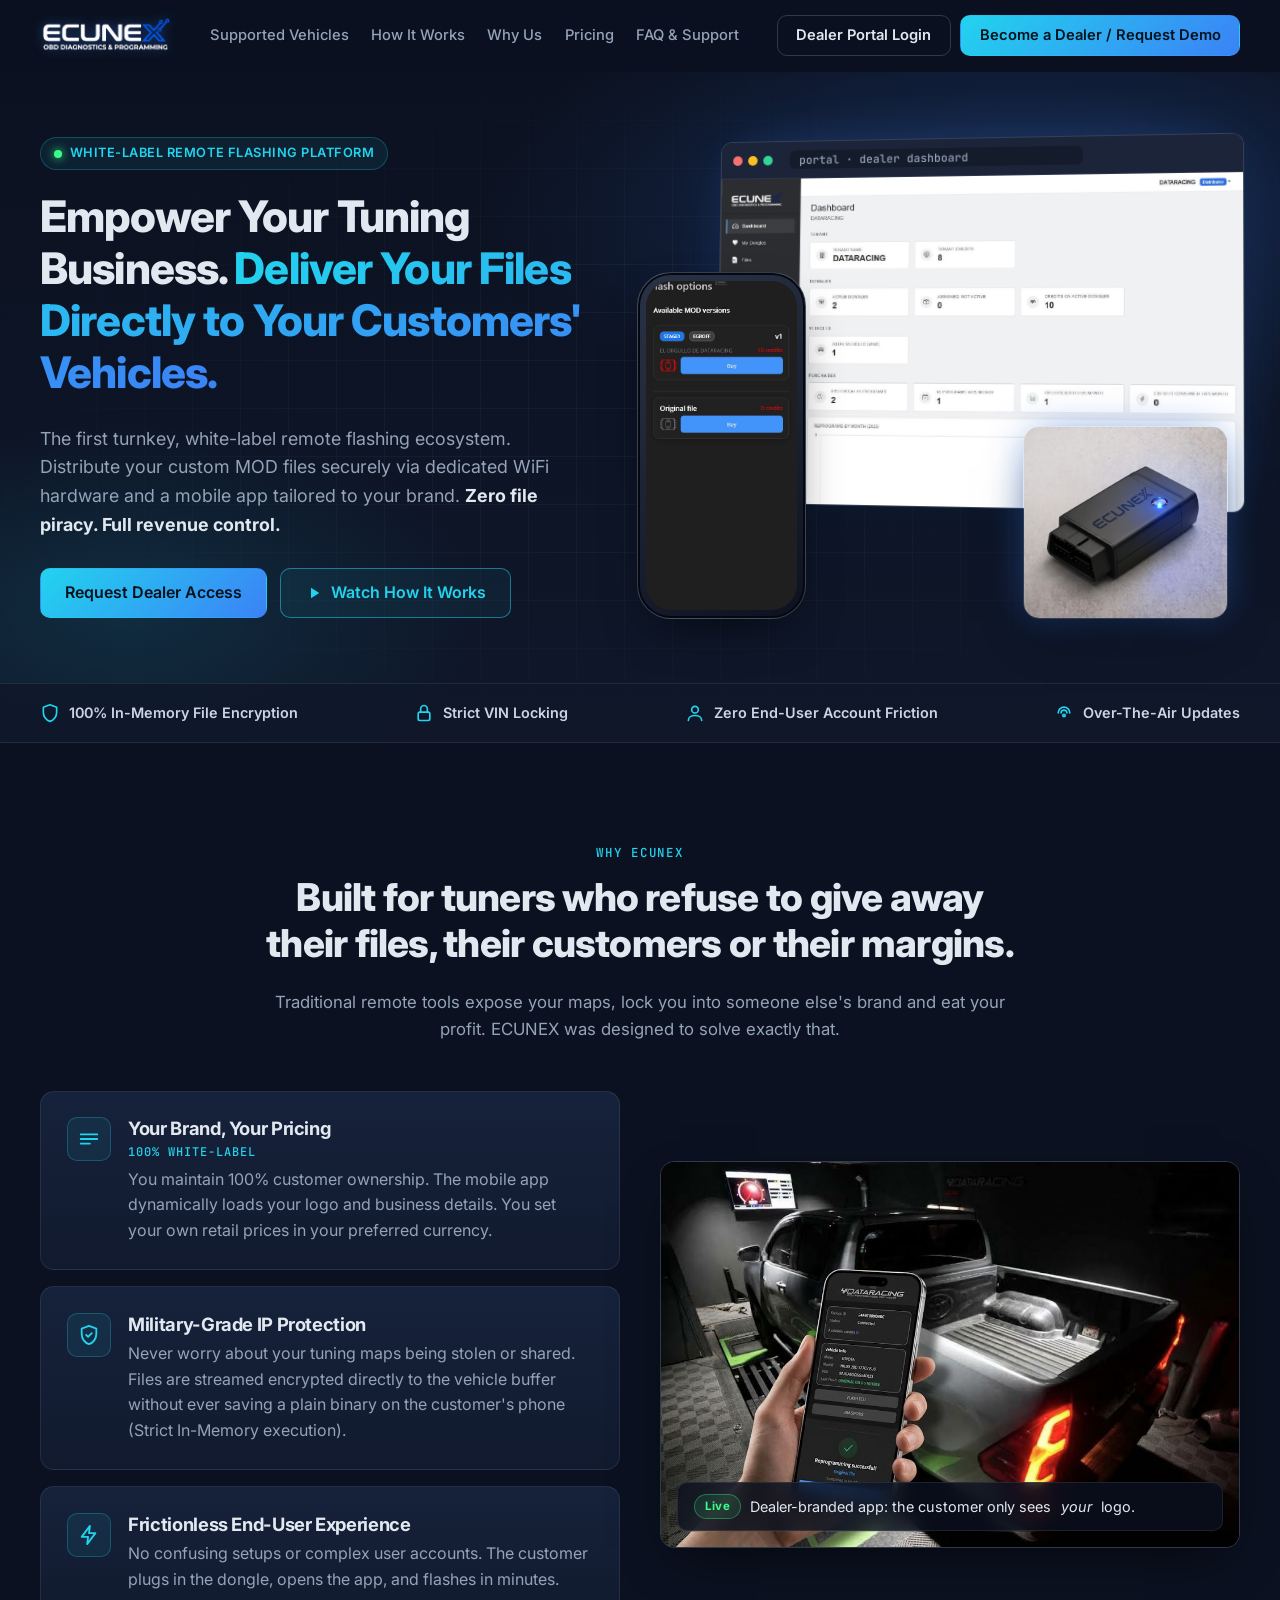
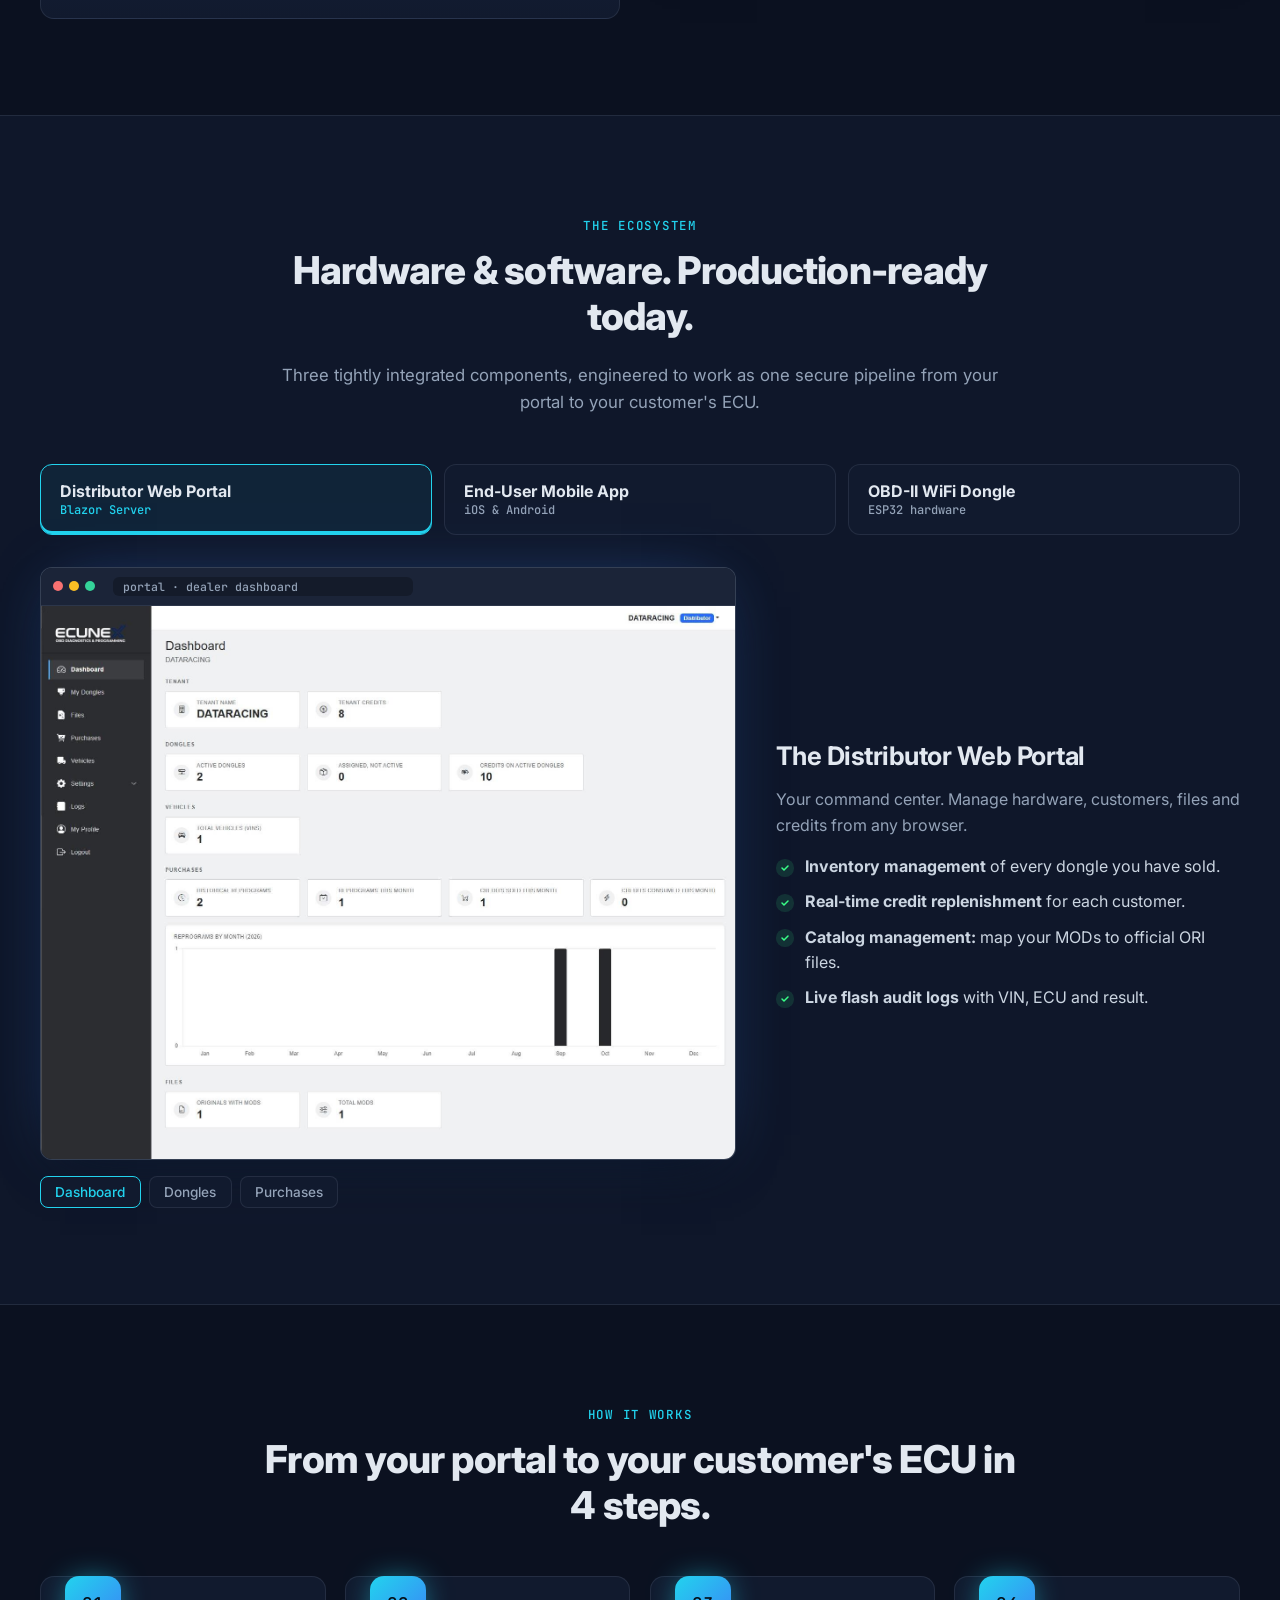
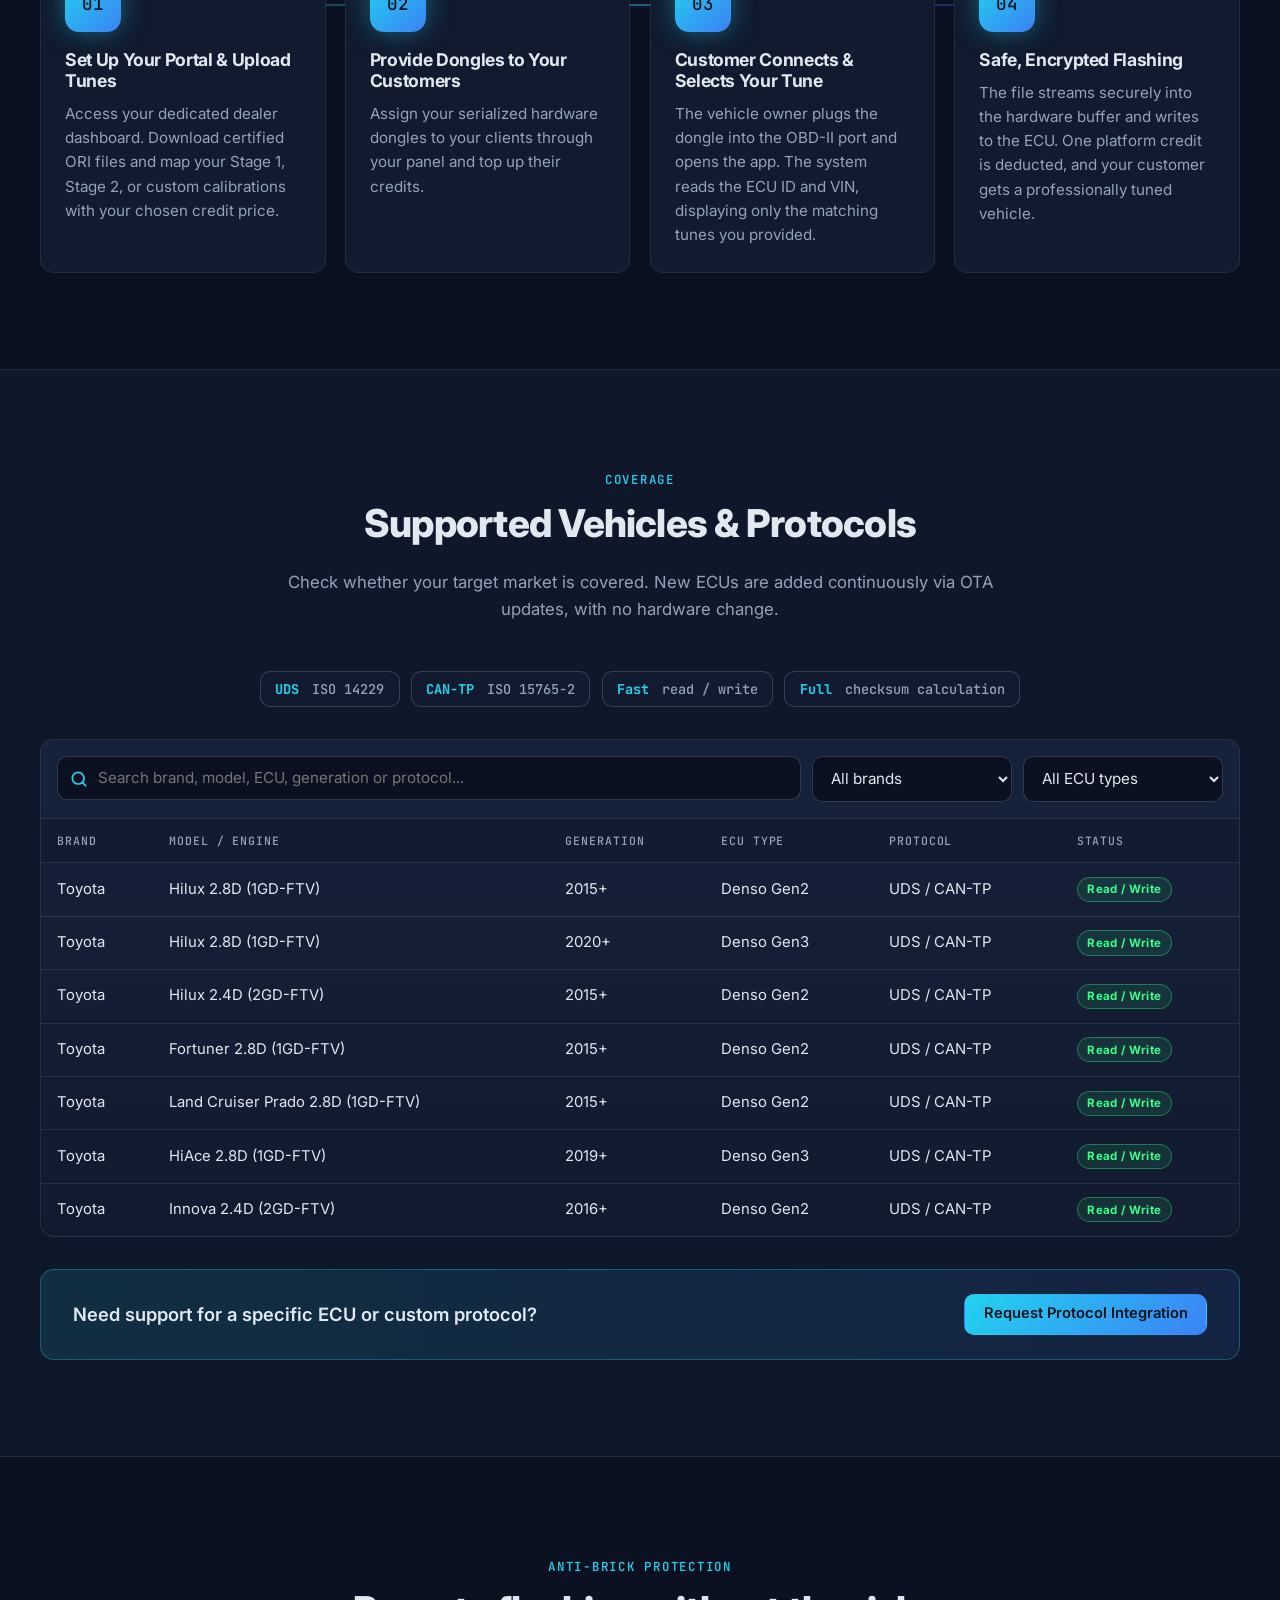
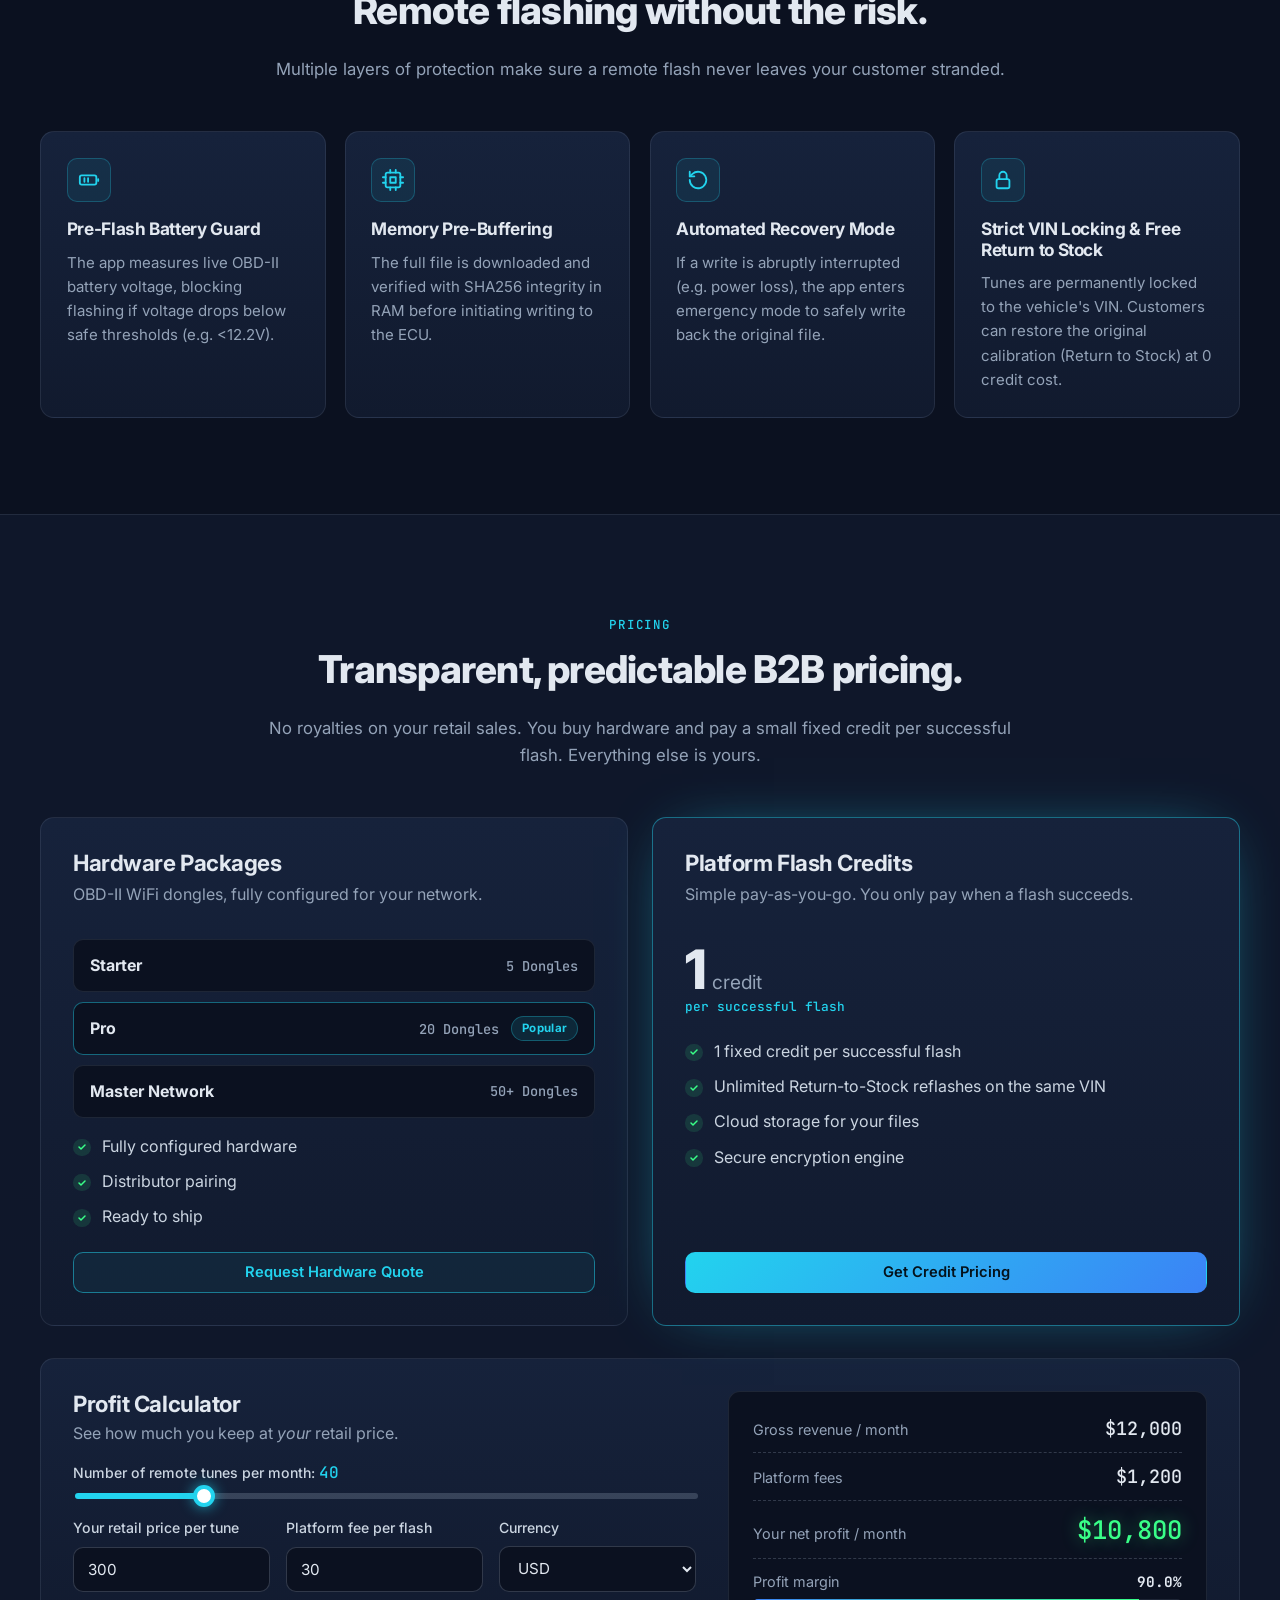
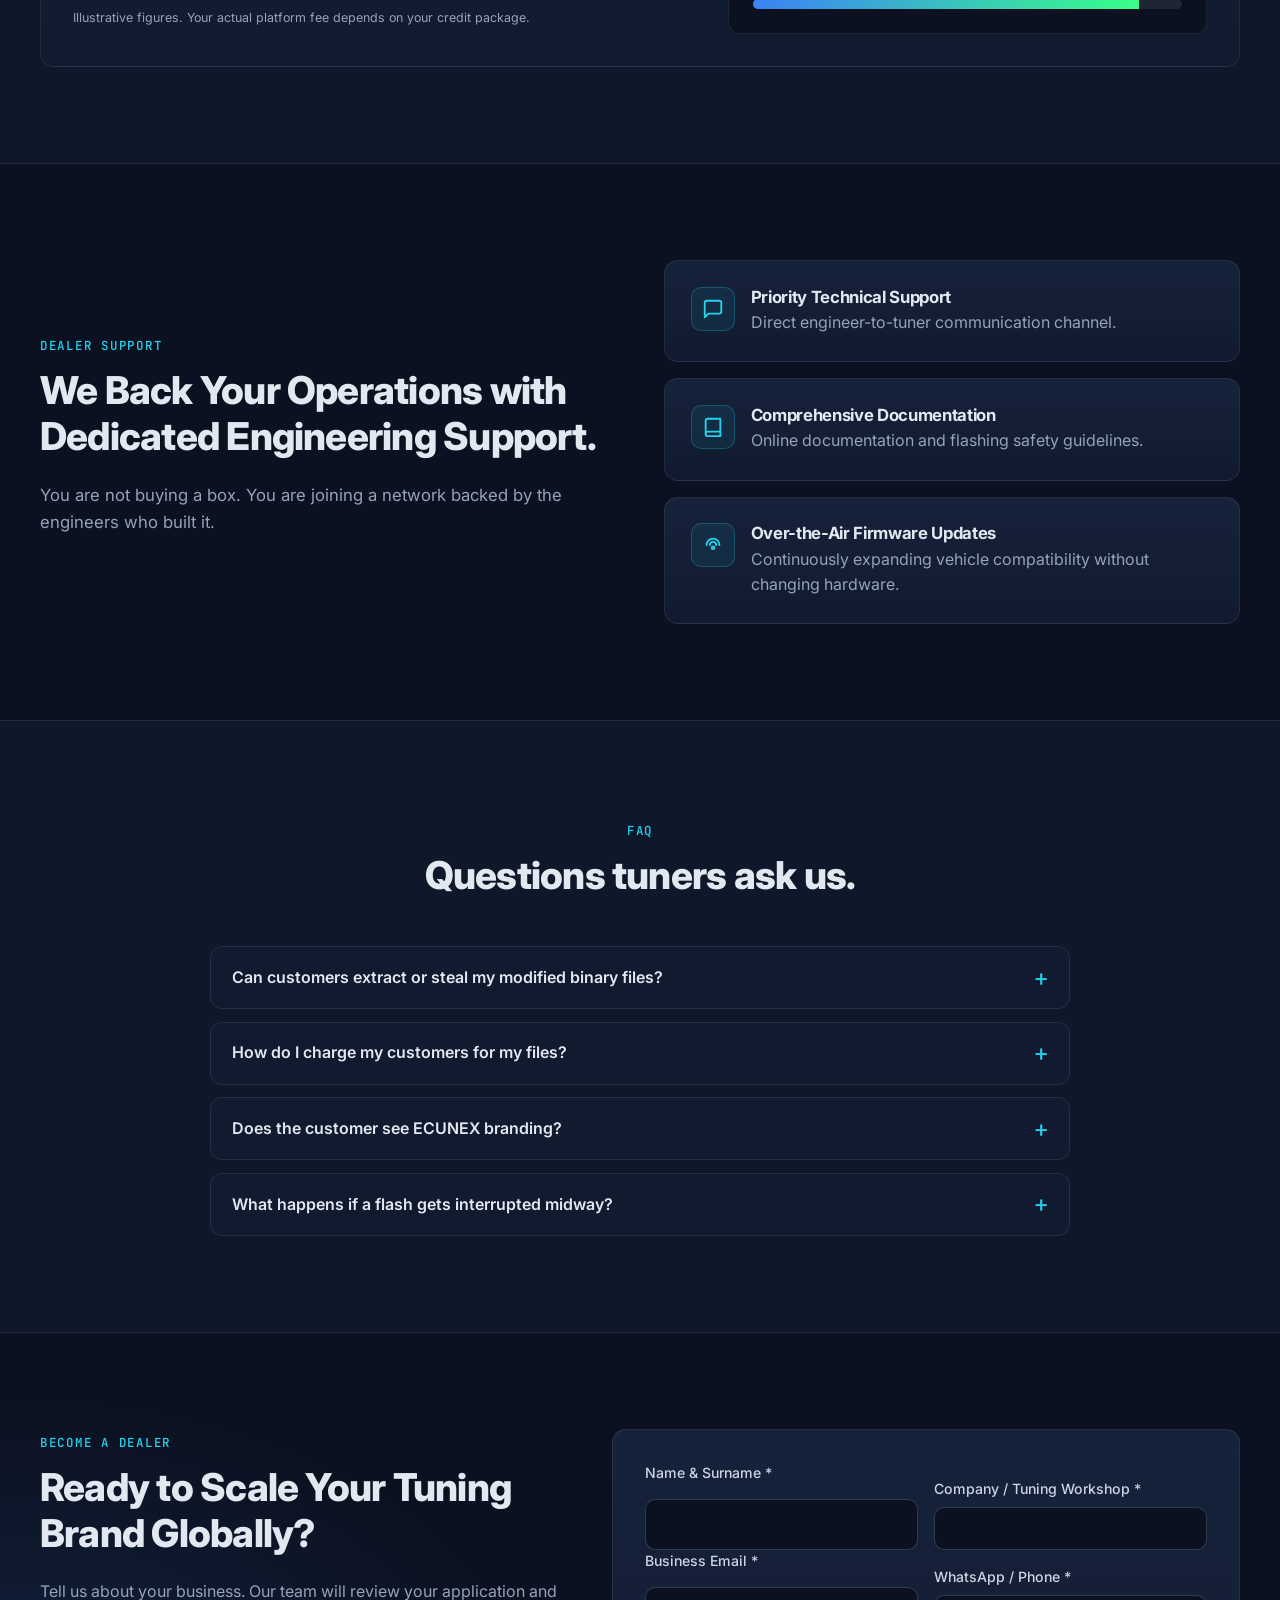
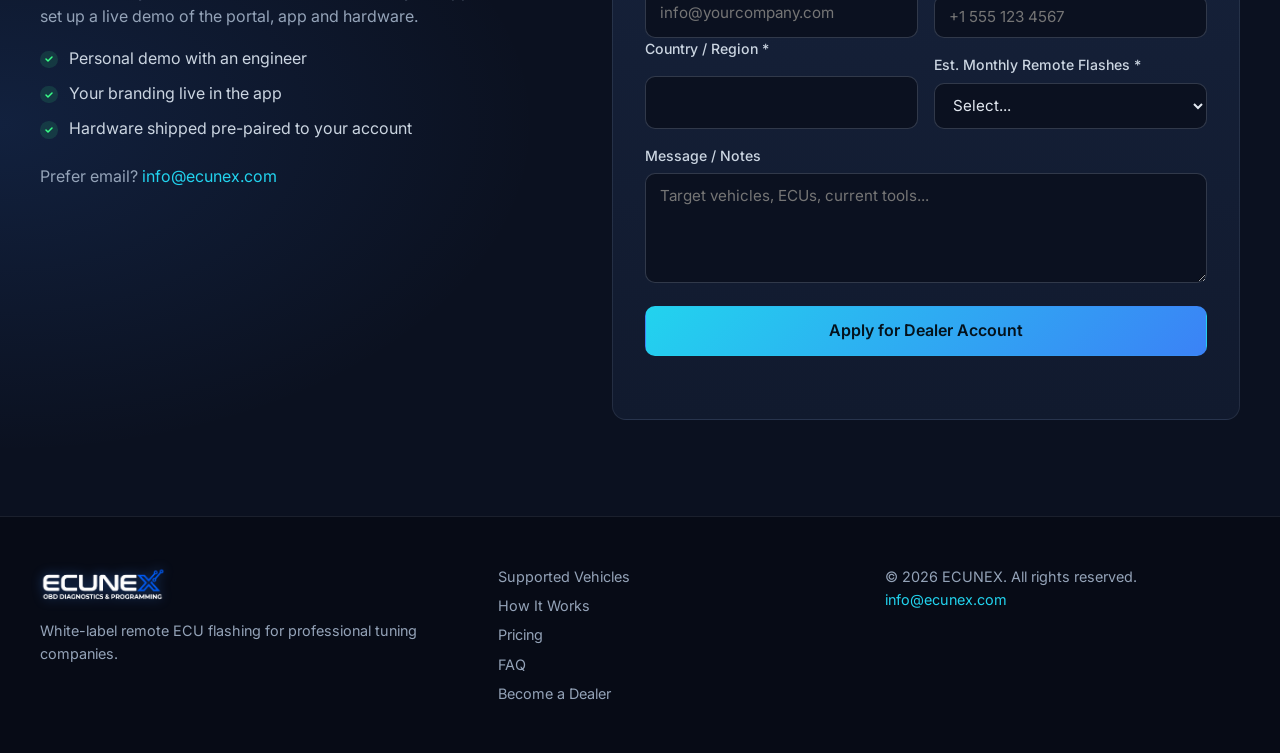
==== index.html @ 3c1d8fa7 "ECUNEX landing page" ====
<!DOCTYPE html>
<html lang="en">
<head>
  <meta charset="utf-8">
  <meta name="viewport" content="width=device-width, initial-scale=1">
  <title>ECUNEX | White-Label Remote ECU Flashing Platform for Tuning Companies</title>
  <meta name="description" content="ECUNEX is a turnkey white-label remote flashing ecosystem for chiptuning companies. Sell your MOD files through your own branded app and secure OBD-II WiFi dongles. Zero file piracy, full revenue control.">
  <meta name="theme-color" content="#0b1120">
  <link rel="canonical" href="https://www.ecunex.com/">
  <meta property="og:type" content="website">
  <meta property="og:title" content="ECUNEX | White-Label Remote ECU Flashing Platform">
  <meta property="og:description" content="Deliver your tuning files directly to your customers' vehicles with your own branded app and secure OBD-II WiFi hardware.">
  <meta property="og:url" content="https://www.ecunex.com/">
  <meta property="og:image" content="https://www.ecunex.com/images/vehicle%20and%20app.JPG">
  <link rel="icon" type="image/png" href="images/LOGO/real%20color.png">
  <link rel="preconnect" href="https://fonts.googleapis.com">
  <link rel="preconnect" href="https://fonts.gstatic.com" crossorigin>
  <link href="https://fonts.googleapis.com/css2?family=Inter:wght@400;500;600;700;800&family=JetBrains+Mono:wght@500&display=swap" rel="stylesheet">
  <link rel="stylesheet" href="css/styles.css">
  <script src="js/main.js" defer></script>
</head>
<body>
  <a class="skip-link" href="#main">Skip to content</a>

  <!-- ============ HEADER ============ -->
  <header class="site-header">
    <div class="container header-inner">
      <a class="brand" href="#top" aria-label="ECUNEX home">
        <img src="images/LOGO/real%20color.png" alt="ECUNEX - OBD Diagnostics &amp; Programming" width="150" height="50">
      </a>

      <nav class="main-nav" aria-label="Main navigation">
        <a href="#vehicles">Supported Vehicles</a>
        <a href="#how-it-works">How It Works</a>
        <a href="#why-us">Why Us</a>
        <a href="#pricing">Pricing</a>
        <a href="#faq">FAQ &amp; Support</a>
        <div class="nav-ctas-mobile">
          <a class="btn btn-ghost" href="#">Dealer Portal Login</a>
          <a class="btn btn-primary" href="#contact">Become a Dealer</a>
        </div>
      </nav>

      <div class="header-ctas">
        <!-- TODO: set the Dealer Portal URL -->
        <a class="btn btn-ghost" href="#">Dealer Portal Login</a>
        <a class="btn btn-primary" href="#contact">Become a Dealer / Request Demo</a>
      </div>

      <button class="nav-toggle" type="button" aria-label="Toggle menu" aria-expanded="false">
        <span></span><span></span><span></span>
      </button>
    </div>
  </header>

  <main id="main">
    <!-- ============ 1. HERO ============ -->
    <section class="hero" id="top">
      <div class="hero-bg" aria-hidden="true"></div>
      <div class="container hero-grid">
        <div class="hero-copy">
          <span class="eyebrow"><span class="dot"></span> White-label remote flashing platform</span>
          <h1>Empower Your Tuning Business. <span class="grad">Deliver Your Files Directly to Your Customers' Vehicles.</span></h1>
          <p class="lead">The first turnkey, white-label remote flashing ecosystem. Distribute your custom MOD files securely via dedicated WiFi hardware and a mobile app tailored to your brand. <strong>Zero file piracy. Full revenue control.</strong></p>
          <div class="hero-ctas">
            <a class="btn btn-primary btn-lg" href="#contact">Request Dealer Access</a>
            <a class="btn btn-outline btn-lg" href="#how-it-works">
              <svg viewBox="0 0 24 24" width="18" height="18" aria-hidden="true"><path fill="currentColor" d="M8 5v14l11-7z"/></svg>
              Watch How It Works
            </a>
          </div>
        </div>

        <div class="hero-visual" aria-label="ECUNEX dealer dashboard, mobile app and OBD-II dongle">
          <div class="browser hero-laptop">
            <div class="browser-bar"><span></span><span></span><span></span><em>portal · dealer dashboard</em></div>
            <div class="shot fixed-ratio">
              <img src="images/portal/dash.jpg" alt="ECUNEX distributor dashboard" width="1580" height="1259">
            </div>
          </div>
          <div class="phone hero-phone">
            <div class="phone-screen">
              <img src="images/APP%20SCREENSHOTS/FLASH%20CARDS.JPG" alt="Mobile app tune selection screen" width="407" height="888">
            </div>
          </div>
          <div class="hero-dongle">
            <img src="images/dongle.jpg" alt="ECUNEX OBD-II WiFi dongle" width="2116" height="1984">
          </div>
        </div>
      </div>

      <div class="trust-bar">
        <div class="container trust-inner">
          <span><svg viewBox="0 0 24 24" aria-hidden="true"><path d="M12 2 4 5v6c0 5 3.4 9.7 8 11 4.6-1.3 8-6 8-11V5z"/></svg>100% In-Memory File Encryption</span>
          <span><svg viewBox="0 0 24 24" aria-hidden="true"><rect x="5" y="11" width="14" height="10" rx="2"/><path d="M8 11V7a4 4 0 0 1 8 0v4"/></svg>Strict VIN Locking</span>
          <span><svg viewBox="0 0 24 24" aria-hidden="true"><circle cx="12" cy="8" r="4"/><path d="M4 21c0-4 4-6 8-6s8 2 8 6"/></svg>Zero End-User Account Friction</span>
          <span><svg viewBox="0 0 24 24" aria-hidden="true"><path d="M5 12a7 7 0 0 1 14 0M8.5 12a3.5 3.5 0 0 1 7 0"/><circle cx="12" cy="15" r="1.5"/></svg>Over-The-Air Updates</span>
        </div>
      </div>
    </section>

    <!-- ============ 2. VALUE PROPOSITION ============ -->
    <section class="section" id="why-us">
      <div class="container">
        <header class="section-head reveal">
          <span class="kicker">Why ECUNEX</span>
          <h2>Built for tuners who refuse to give away their files, their customers or their margins.</h2>
          <p>Traditional remote tools expose your maps, lock you into someone else's brand and eat your profit. ECUNEX was designed to solve exactly that.</p>
        </header>

        <div class="split">
          <div class="pillars">
            <article class="card pillar reveal">
              <div class="icon"><svg viewBox="0 0 24 24" aria-hidden="true"><path d="M3 7h18M3 12h18M3 17h10"/></svg></div>
              <div>
                <h3>Your Brand, Your Pricing <small>100% White-Label</small></h3>
                <p>You maintain 100% customer ownership. The mobile app dynamically loads your logo and business details. You set your own retail prices in your preferred currency.</p>
              </div>
            </article>
            <article class="card pillar reveal">
              <div class="icon"><svg viewBox="0 0 24 24" aria-hidden="true"><path d="M12 2 4 5v6c0 5 3.4 9.7 8 11 4.6-1.3 8-6 8-11V5z"/><path d="m9 12 2 2 4-4"/></svg></div>
              <div>
                <h3>Military-Grade IP Protection</h3>
                <p>Never worry about your tuning maps being stolen or shared. Files are streamed encrypted directly to the vehicle buffer without ever saving a plain binary on the customer's phone (Strict In-Memory execution).</p>
              </div>
            </article>
            <article class="card pillar reveal">
              <div class="icon"><svg viewBox="0 0 24 24" aria-hidden="true"><path d="M13 2 4 14h7l-1 8 9-12h-7z"/></svg></div>
              <div>
                <h3>Frictionless End-User Experience</h3>
                <p>No confusing setups or complex user accounts. The customer plugs in the dongle, opens the app, and flashes in minutes.</p>
              </div>
            </article>
          </div>
          <figure class="feature-photo reveal">
            <img src="images/vehicle%20and%20app.JPG" alt="Customer holding a smartphone running a dealer-branded ECUNEX app next to a tuned pickup truck" width="1018" height="678" loading="lazy">
            <figcaption><span class="pill pill-ok">Live</span> Dealer-branded app: the customer only sees <em>your</em> logo.</figcaption>
          </figure>
        </div>
      </div>
    </section>

    <!-- ============ 3. PRODUCT SHOWCASE ============ -->
    <section class="section section-alt" id="ecosystem">
      <div class="container">
        <header class="section-head reveal">
          <span class="kicker">The Ecosystem</span>
          <h2>Hardware &amp; software. Production-ready today.</h2>
          <p>Three tightly integrated components, engineered to work as one secure pipeline from your portal to your customer's ECU.</p>
        </header>

        <div class="tabs reveal" role="tablist" aria-label="Product components">
          <button role="tab" id="tab-portal" aria-controls="panel-portal" aria-selected="true">
            <strong>Distributor Web Portal</strong><span>Blazor Server</span>
          </button>
          <button role="tab" id="tab-app" aria-controls="panel-app" aria-selected="false" tabindex="-1">
            <strong>End-User Mobile App</strong><span>iOS &amp; Android</span>
          </button>
          <button role="tab" id="tab-dongle" aria-controls="panel-dongle" aria-selected="false" tabindex="-1">
            <strong>OBD-II WiFi Dongle</strong><span>ESP32 hardware</span>
          </button>
        </div>

        <!-- Tab 1 -->
        <div class="tab-panel" role="tabpanel" id="panel-portal" aria-labelledby="tab-portal">
          <div class="panel-grid">
            <div>
              <div class="browser">
                <div class="browser-bar"><span></span><span></span><span></span><em>portal · dealer dashboard</em></div>
                <div class="shot">
                  <img id="portal-main-shot" src="images/portal/dash.jpg" alt="Dealer dashboard overview" width="1580" height="1259" loading="lazy">
                </div>
              </div>
              <div class="thumbs" aria-label="Portal screenshots">
                <button type="button" aria-pressed="true" data-src="images/portal/dash.jpg" data-alt="Dealer dashboard overview">Dashboard</button>
                <button type="button" aria-pressed="false" data-src="images/portal/dongles.jpg" data-alt="Dongle inventory management">Dongles</button>
                <button type="button" aria-pressed="false" data-src="images/portal/purchases.jpg" data-alt="Purchases and credit history">Purchases</button>
              </div>
            </div>
            <div class="panel-copy">
              <h3>The Distributor Web Portal</h3>
              <p>Your command center. Manage hardware, customers, files and credits from any browser.</p>
              <ul class="check-list">
                <li><strong>Inventory management</strong> of every dongle you have sold.</li>
                <li><strong>Real-time credit replenishment</strong> for each customer.</li>
                <li><strong>Catalog management:</strong> map your MODs to official ORI files.</li>
                <li><strong>Live flash audit logs</strong> with VIN, ECU and result.</li>
              </ul>
            </div>
          </div>
        </div>

        <!-- Tab 2 -->
        <div class="tab-panel" role="tabpanel" id="panel-app" aria-labelledby="tab-app" hidden>
          <div class="phones-row">
            <figure class="phone small"><div class="phone-screen"><img src="images/APP%20SCREENSHOTS/CONNECTED.JPG" alt="App connected to dongle" width="411" height="918" loading="lazy"></div><figcaption>Connection</figcaption></figure>
            <figure class="phone small"><div class="phone-screen"><img src="images/APP%20SCREENSHOTS/DIAGNOSIS.JPG" alt="Vehicle identification and diagnosis" width="409" height="916" loading="lazy"></div><figcaption>Vehicle ID</figcaption></figure>
            <figure class="phone small"><div class="phone-screen"><img src="images/APP%20SCREENSHOTS/FLASH%20CARDS.JPG" alt="Tune selection screen" width="407" height="888" loading="lazy"></div><figcaption>Tune Selection</figcaption></figure>
            <figure class="phone small"><div class="phone-screen"><img src="images/APP%20SCREENSHOTS/FLASHING.JPG" alt="Flashing progress" width="409" height="888" loading="lazy"></div><figcaption>Flashing</figcaption></figure>
            <figure class="phone small"><div class="phone-screen"><img src="images/APP%20SCREENSHOTS/FINISH%20OK.JPG" alt="Flash completed successfully" width="408" height="888" loading="lazy"></div><figcaption>Success</figcaption></figure>
          </div>
          <ul class="feature-chips">
            <li>Instant plug-and-play connection</li>
            <li>Hybrid cellular / WiFi routing</li>
            <li>Real-time battery voltage verification before writing</li>
          </ul>
        </div>

        <!-- Tab 3 -->
        <div class="tab-panel" role="tabpanel" id="panel-dongle" aria-labelledby="tab-dongle" hidden>
          <div class="panel-grid">
            <div class="dongle-photo">
              <img src="images/dongle.jpg" alt="ECUNEX high-speed OBD-II WiFi dongle" width="2116" height="1984" loading="lazy">
            </div>
            <div class="panel-copy">
              <h3>The High-Speed OBD-II WiFi Dongle</h3>
              <p>Purpose-built ESP32 hardware that does the heavy lifting, so the phone never has to touch the raw file.</p>
              <ul class="check-list">
                <li><strong>Standalone CAN-TP &amp; UDS</strong> hardware processor.</li>
                <li><strong>Localized buffer caching</strong> for anti-brick protection.</li>
                <li><strong>Seamless OTA firmware upgrades</strong> that expand coverage over time.</li>
                <li>Serialized and paired to your distributor account.</li>
              </ul>
            </div>
          </div>
        </div>
      </div>
    </section>

    <!-- ============ 4. HOW IT WORKS ============ -->
    <section class="section" id="how-it-works">
      <div class="container">
        <header class="section-head reveal">
          <span class="kicker">How It Works</span>
          <h2>From your portal to your customer's ECU in 4 steps.</h2>
        </header>

        <ol class="timeline">
          <li class="reveal">
            <span class="step-num">01</span>
            <h3>Set Up Your Portal &amp; Upload Tunes</h3>
            <p>Access your dedicated dealer dashboard. Download certified ORI files and map your Stage 1, Stage 2, or custom calibrations with your chosen credit price.</p>
          </li>
          <li class="reveal">
            <span class="step-num">02</span>
            <h3>Provide Dongles to Your Customers</h3>
            <p>Assign your serialized hardware dongles to your clients through your panel and top up their credits.</p>
          </li>
          <li class="reveal">
            <span class="step-num">03</span>
            <h3>Customer Connects &amp; Selects Your Tune</h3>
            <p>The vehicle owner plugs the dongle into the OBD-II port and opens the app. The system reads the ECU ID and VIN, displaying only the matching tunes you provided.</p>
          </li>
          <li class="reveal">
            <span class="step-num">04</span>
            <h3>Safe, Encrypted Flashing</h3>
            <p>The file streams securely into the hardware buffer and writes to the ECU. One platform credit is deducted, and your customer gets a professionally tuned vehicle.</p>
          </li>
        </ol>
      </div>
    </section>

    <!-- ============ 5. SUPPORTED VEHICLES ============ -->
    <section class="section section-alt" id="vehicles">
      <div class="container">
        <header class="section-head reveal">
          <span class="kicker">Coverage</span>
          <h2>Supported Vehicles &amp; Protocols</h2>
          <p>Check whether your target market is covered. New ECUs are added continuously via OTA updates, with no hardware change.</p>
        </header>

        <div class="protocol-badges reveal">
          <span class="badge"><b>UDS</b> ISO 14229</span>
          <span class="badge"><b>CAN-TP</b> ISO 15765-2</span>
          <span class="badge"><b>Fast</b> read / write</span>
          <span class="badge"><b>Full</b> checksum calculation</span>
        </div>

        <div class="vehicle-tool card reveal">
          <div class="filters">
            <label class="search">
              <span class="sr-only">Search vehicles</span>
              <svg viewBox="0 0 24 24" aria-hidden="true"><circle cx="11" cy="11" r="7"/><path d="m20 20-4-4"/></svg>
              <input id="vehicle-search" type="search" placeholder="Search brand, model, ECU, generation or protocol..." autocomplete="off">
            </label>
            <label>
              <span class="sr-only">Brand</span>
              <select id="vehicle-brand"><option value="">All brands</option></select>
            </label>
            <label>
              <span class="sr-only">ECU type</span>
              <select id="vehicle-ecu"><option value="">All ECU types</option></select>
            </label>
          </div>
          <div class="table-wrap">
            <table class="vehicle-table">
              <thead>
                <tr><th>Brand</th><th>Model / Engine</th><th>Generation</th><th>ECU Type</th><th>Protocol</th><th>Status</th></tr>
              </thead>
              <tbody id="vehicle-rows"></tbody>
            </table>
            <p id="vehicle-empty" class="empty" hidden>No matches yet. Request it below and our engineers will evaluate it.</p>
          </div>
        </div>

        <div class="cta-banner reveal">
          <p>Need support for a specific ECU or custom protocol?</p>
          <a class="btn btn-primary" href="#contact">Request Protocol Integration</a>
        </div>
      </div>
    </section>

    <!-- ============ 6. SAFETY ============ -->
    <section class="section" id="safety">
      <div class="container">
        <header class="section-head reveal">
          <span class="kicker">Anti-Brick Protection</span>
          <h2>Remote flashing without the risk.</h2>
          <p>Multiple layers of protection make sure a remote flash never leaves your customer stranded.</p>
        </header>

        <div class="grid-4">
          <article class="card feature reveal">
            <div class="icon"><svg viewBox="0 0 24 24" aria-hidden="true"><rect x="2" y="7" width="18" height="10" rx="2"/><path d="M22 11v2M7 10v4M11 10v4"/></svg></div>
            <h3>Pre-Flash Battery Guard</h3>
            <p>The app measures live OBD-II battery voltage, blocking flashing if voltage drops below safe thresholds (e.g. &lt;12.2V).</p>
          </article>
          <article class="card feature reveal">
            <div class="icon"><svg viewBox="0 0 24 24" aria-hidden="true"><rect x="4" y="4" width="16" height="16" rx="2"/><path d="M9 9h6v6H9zM9 1v3M15 1v3M9 20v3M15 20v3M1 9h3M1 15h3M20 9h3M20 15h3"/></svg></div>
            <h3>Memory Pre-Buffering</h3>
            <p>The full file is downloaded and verified with SHA256 integrity in RAM before initiating writing to the ECU.</p>
          </article>
          <article class="card feature reveal">
            <div class="icon"><svg viewBox="0 0 24 24" aria-hidden="true"><path d="M3 12a9 9 0 1 0 3-6.7L3 8"/><path d="M3 3v5h5"/></svg></div>
            <h3>Automated Recovery Mode</h3>
            <p>If a write is abruptly interrupted (e.g. power loss), the app enters emergency mode to safely write back the original file.</p>
          </article>
          <article class="card feature reveal">
            <div class="icon"><svg viewBox="0 0 24 24" aria-hidden="true"><rect x="5" y="11" width="14" height="10" rx="2"/><path d="M8 11V7a4 4 0 0 1 8 0v4"/></svg></div>
            <h3>Strict VIN Locking &amp; Free Return to Stock</h3>
            <p>Tunes are permanently locked to the vehicle's VIN. Customers can restore the original calibration (Return to Stock) at 0 credit cost.</p>
          </article>
        </div>
      </div>
    </section>

    <!-- ============ 7. PRICING ============ -->
    <section class="section section-alt" id="pricing">
      <div class="container">
        <header class="section-head reveal">
          <span class="kicker">Pricing</span>
          <h2>Transparent, predictable B2B pricing.</h2>
          <p>No royalties on your retail sales. You buy hardware and pay a small fixed credit per successful flash. Everything else is yours.</p>
        </header>

        <div class="pricing-grid">
          <article class="card price-card reveal">
            <h3>Hardware Packages</h3>
            <p class="muted">OBD-II WiFi dongles, fully configured for your network.</p>
            <div class="tiers">
              <div class="tier"><span class="tier-name">Starter</span><span class="tier-qty">5 Dongles</span></div>
              <div class="tier featured"><span class="tier-name">Pro</span><span class="tier-qty">20 Dongles</span><span class="pill">Popular</span></div>
              <div class="tier"><span class="tier-name">Master Network</span><span class="tier-qty">50+ Dongles</span></div>
            </div>
            <ul class="check-list">
              <li>Fully configured hardware</li>
              <li>Distributor pairing</li>
              <li>Ready to ship</li>
            </ul>
            <a class="btn btn-outline btn-block" href="#contact">Request Hardware Quote</a>
          </article>

          <article class="card price-card highlight reveal">
            <h3>Platform Flash Credits</h3>
            <p class="muted">Simple pay-as-you-go. You only pay when a flash succeeds.</p>
            <div class="big-stat"><span>1</span> credit <small>per successful flash</small></div>
            <ul class="check-list">
              <li>1 fixed credit per successful flash</li>
              <li>Unlimited Return-to-Stock reflashes on the same VIN</li>
              <li>Cloud storage for your files</li>
              <li>Secure encryption engine</li>
            </ul>
            <a class="btn btn-primary btn-block" href="#contact">Get Credit Pricing</a>
          </article>
        </div>

        <!-- Profit calculator -->
        <div class="calculator card reveal" id="calculator">
          <div class="calc-inputs">
            <h3>Profit Calculator</h3>
            <p class="muted">See how much you keep at <em>your</em> retail price.</p>

            <label class="field">
              <span>Number of remote tunes per month: <output id="calc-volume-out">40</output></span>
              <input id="calc-volume" type="range" min="1" max="200" value="40">
            </label>
            <div class="field-row">
              <label class="field">
                <span>Your retail price per tune</span>
                <input id="calc-price" type="number" min="0" step="10" value="300" inputmode="decimal">
              </label>
              <label class="field">
                <span>Platform fee per flash</span>
                <input id="calc-fee" type="number" min="0" step="1" value="30" inputmode="decimal">
              </label>
              <label class="field">
                <span>Currency</span>
                <select id="calc-currency">
                  <option value="USD">USD</option>
                  <option value="EUR">EUR</option>
                  <option value="GBP">GBP</option>
                  <option value="AUD">AUD</option>
                </select>
              </label>
            </div>
            <p class="fineprint">Illustrative figures. Your actual platform fee depends on your credit package.</p>
          </div>
          <div class="calc-results">
            <div class="result"><span>Gross revenue / month</span><strong id="calc-gross">-</strong></div>
            <div class="result"><span>Platform fees</span><strong id="calc-cost">-</strong></div>
            <div class="result net"><span>Your net profit / month</span><strong id="calc-net">-</strong></div>
            <div class="margin">
              <div class="margin-head"><span>Profit margin</span><b id="calc-margin">-</b></div>
              <div class="bar"><div id="calc-bar"></div></div>
            </div>
          </div>
        </div>
      </div>
    </section>

    <!-- ============ 8. SUPPORT ============ -->
    <section class="section" id="support">
      <div class="container support">
        <header class="section-head left reveal">
          <span class="kicker">Dealer Support</span>
          <h2>We Back Your Operations with Dedicated Engineering Support.</h2>
          <p>You are not buying a box. You are joining a network backed by the engineers who built it.</p>
        </header>
        <div class="support-list">
          <article class="card support-item reveal">
            <div class="icon"><svg viewBox="0 0 24 24" aria-hidden="true"><path d="M21 15a2 2 0 0 1-2 2H7l-4 4V5a2 2 0 0 1 2-2h14a2 2 0 0 1 2 2z"/></svg></div>
            <div><h3>Priority Technical Support</h3><p>Direct engineer-to-tuner communication channel.</p></div>
          </article>
          <article class="card support-item reveal">
            <div class="icon"><svg viewBox="0 0 24 24" aria-hidden="true"><path d="M4 19.5A2.5 2.5 0 0 1 6.5 17H20V3H6.5A2.5 2.5 0 0 0 4 5.5z"/><path d="M4 19.5A2.5 2.5 0 0 0 6.5 22H20v-5"/></svg></div>
            <div><h3>Comprehensive Documentation</h3><p>Online documentation and flashing safety guidelines.</p></div>
          </article>
          <article class="card support-item reveal">
            <div class="icon"><svg viewBox="0 0 24 24" aria-hidden="true"><path d="M5 12a7 7 0 0 1 14 0M8.5 12a3.5 3.5 0 0 1 7 0"/><circle cx="12" cy="15" r="1.5"/></svg></div>
            <div><h3>Over-the-Air Firmware Updates</h3><p>Continuously expanding vehicle compatibility without changing hardware.</p></div>
          </article>
        </div>
      </div>
    </section>

    <!-- ============ 9. FAQ ============ -->
    <section class="section section-alt" id="faq">
      <div class="container narrow">
        <header class="section-head reveal">
          <span class="kicker">FAQ</span>
          <h2>Questions tuners ask us.</h2>
        </header>
        <div class="faq reveal">
          <details>
            <summary>Can customers extract or steal my modified binary files?</summary>
            <p>No. The mobile app never writes the binary file to the device storage. The stream is decrypted only in RAM and transmitted in encrypted chunks directly to the dongle buffer.</p>
          </details>
          <details>
            <summary>How do I charge my customers for my files?</summary>
            <p>You have complete freedom. You manage your own retail pricing and billing channels (PayPal, Stripe, bank transfer, local gateways). You simply assign internal credits to your customer's dongle through your portal.</p>
          </details>
          <details>
            <summary>Does the customer see ECUNEX branding?</summary>
            <p>No. The system operates as a white-label distributor solution. The mobile app presents your business name, logo, and contact channels.</p>
          </details>
          <details>
            <summary>What happens if a flash gets interrupted midway?</summary>
            <p>The app includes a built-in recovery routine. It will bypass normal identification and automatically restore the original stock file to bring the ECU back to working condition.</p>
          </details>
        </div>
      </div>
    </section>

    <!-- ============ 10. CONTACT ============ -->
    <section class="section contact" id="contact">
      <div class="container contact-grid">
        <div class="contact-copy reveal">
          <span class="kicker">Become a Dealer</span>
          <h2>Ready to Scale Your Tuning Brand Globally?</h2>
          <p>Tell us about your business. Our team will review your application and set up a live demo of the portal, app and hardware.</p>
          <ul class="check-list">
            <li>Personal demo with an engineer</li>
            <li>Your branding live in the app</li>
            <li>Hardware shipped pre-paired to your account</li>
          </ul>
          <p class="muted">Prefer email? <a href="mailto:info@ecunex.com">info@ecunex.com</a></p>
        </div>

        <!-- Posts JSON to the .NET API, which relays it via Zoho SMTP to info@ecunex.com -->
        <form id="dealer-form" class="card form reveal" action="/api/dealer-applications" method="post" novalidate>
          <div class="field-row">
            <label class="field"><span>Name &amp; Surname *</span>
              <input name="fullName" type="text" required maxlength="100" autocomplete="name"></label>
            <label class="field"><span>Company / Tuning Workshop *</span>
              <input name="company" type="text" required maxlength="120" autocomplete="organization"></label>
          </div>
          <div class="field-row">
            <label class="field"><span>Business Email *</span>
              <input name="email" type="email" required maxlength="150" placeholder="info@yourcompany.com" autocomplete="email"></label>
            <label class="field"><span>WhatsApp / Phone *</span>
              <input name="phone" type="tel" required maxlength="30" placeholder="+1 555 123 4567" pattern="^\+?[0-9\s\-()]{7,30}$" autocomplete="tel"></label>
          </div>
          <div class="field-row">
            <label class="field"><span>Country / Region *</span>
              <input name="country" type="text" required maxlength="80" autocomplete="country-name"></label>
            <label class="field"><span>Est. Monthly Remote Flashes *</span>
              <select name="monthlyVolume" required>
                <option value="">Select...</option>
                <option value="1-10">1 - 10</option>
                <option value="10-50">10 - 50</option>
                <option value="50+">50+</option>
              </select></label>
          </div>
          <label class="field"><span>Message / Notes</span>
            <textarea name="message" rows="4" maxlength="2000" placeholder="Target vehicles, ECUs, current tools..."></textarea></label>
          <label class="hp" aria-hidden="true">Website <input name="website" type="text" tabindex="-1" autocomplete="off"></label>
          <button class="btn btn-primary btn-lg btn-block" type="submit">Apply for Dealer Account</button>
          <p id="form-status" class="form-status" role="status" aria-live="polite"></p>
        </form>
      </div>
    </section>
  </main>

  <!-- ============ FOOTER ============ -->
  <footer class="site-footer">
    <div class="container footer-inner">
      <div>
        <img src="images/LOGO/real%20color.png" alt="ECUNEX" width="140" height="47" loading="lazy">
        <p class="muted">White-label remote ECU flashing for professional tuning companies.</p>
      </div>
      <nav aria-label="Footer">
        <a href="#vehicles">Supported Vehicles</a>
        <a href="#how-it-works">How It Works</a>
        <a href="#pricing">Pricing</a>
        <a href="#faq">FAQ</a>
        <a href="#contact">Become a Dealer</a>
      </nav>
      <p class="muted">&copy; <span id="year">2026</span> ECUNEX. All rights reserved.<br><a href="mailto:info@ecunex.com">info@ecunex.com</a></p>
    </div>
  </footer>
</body>
</html>
---- css/styles.css ----
:root {
  --bg: #0b1120;
  --bg-alt: #0f172a;
  --surface: #111a2e;
  --surface-2: #16223b;
  --border: rgba(148, 163, 184, 0.14);
  --border-strong: rgba(148, 163, 184, 0.28);
  --text: #e2e8f0;
  --muted: #94a3b8;
  --accent: #22d3ee;
  --accent-2: #3b82f6;
  --neon: #39ff88;
  --danger: #f87171;
  --grad: linear-gradient(135deg, var(--accent) 0%, var(--accent-2) 100%);
  --radius: 14px;
  --shadow: 0 20px 50px -20px rgba(0, 0, 0, 0.7);
  --font: "Inter", system-ui, -apple-system, "Segoe UI", Roboto, sans-serif;
  --mono: "JetBrains Mono", ui-monospace, Consolas, monospace;
  --header-h: 72px;
}

*, *::before, *::after { box-sizing: border-box; }

html { scroll-behavior: smooth; scroll-padding-top: calc(var(--header-h) + 12px); }

body {
  margin: 0;
  font-family: var(--font);
  font-size: 16px;
  line-height: 1.6;
  color: var(--text);
  background: var(--bg);
  -webkit-font-smoothing: antialiased;
}

img { max-width: 100%; height: auto; display: block; }
a { color: var(--accent); text-decoration: none; }
a:hover { text-decoration: underline; }
h1, h2, h3 { line-height: 1.2; margin: 0 0 0.6em; letter-spacing: -0.02em; }
p { margin: 0 0 1em; }

.container { width: min(1200px, 100% - 2.5rem); margin-inline: auto; }
.container.narrow { width: min(860px, 100% - 2.5rem); }
.muted { color: var(--muted); }
.sr-only { position: absolute; width: 1px; height: 1px; padding: 0; margin: -1px; overflow: hidden; clip: rect(0 0 0 0); border: 0; }
.skip-link { position: absolute; left: -999px; top: 0; background: var(--accent); color: #000; padding: .5rem 1rem; z-index: 100; }
.skip-link:focus { left: 1rem; }
:focus-visible { outline: 2px solid var(--accent); outline-offset: 3px; }

/* ---------- Buttons ---------- */
.btn {
  display: inline-flex; align-items: center; justify-content: center; gap: .5rem;
  padding: .65rem 1.15rem; border-radius: 10px;
  font: 600 .92rem/1.2 var(--font); white-space: nowrap;
  border: 1px solid transparent; cursor: pointer;
  transition: transform .15s ease, box-shadow .2s ease, background .2s ease, border-color .2s ease;
}
.btn:hover { text-decoration: none; transform: translateY(-1px); }
.btn-primary { background: var(--grad); color: #04121c; box-shadow: 0 0 0 0 rgba(34, 211, 238, 0); }
.btn-primary:hover { box-shadow: 0 8px 30px -6px rgba(34, 211, 238, .55); }
.btn-ghost { color: var(--text); background: transparent; border-color: var(--border-strong); }
.btn-ghost:hover { border-color: var(--accent); color: var(--accent); }
.btn-outline { color: var(--accent); border-color: rgba(34, 211, 238, .5); background: rgba(34, 211, 238, .06); }
.btn-outline:hover { background: rgba(34, 211, 238, .14); }
.btn-lg { padding: .9rem 1.5rem; font-size: 1rem; }
.btn-block { width: 100%; }
.btn:disabled { opacity: .6; cursor: progress; transform: none; }
.btn.loading::after {
  content: ""; width: 16px; height: 16px; border-radius: 50%;
  border: 2px solid currentColor; border-right-color: transparent; animation: spin .7s linear infinite;
}
@keyframes spin { to { transform: rotate(360deg); } }

/* ---------- Header ---------- */
.site-header {
  position: sticky; top: 0; z-index: 50; height: var(--header-h);
  background: rgba(11, 17, 32, .6); backdrop-filter: blur(14px);
  border-bottom: 1px solid transparent; transition: border-color .2s, background .2s;
}
.site-header.scrolled { background: rgba(11, 17, 32, .92); border-bottom-color: var(--border); }
.header-inner { height: 100%; display: flex; align-items: center; gap: 1.5rem; }
/* Brightens the navy "X" of the logo so it stays visible on the dark background */
.brand img, .footer-inner img { filter: brightness(2.4) drop-shadow(0 0 6px rgba(59, 130, 246, .45)); }
.brand img { height: 44px; width: auto; }
.main-nav { display: flex; gap: 1.4rem; margin-inline: auto; }
.main-nav > a { color: var(--muted); font-size: .92rem; font-weight: 500; }
.main-nav > a:hover { color: var(--text); text-decoration: none; }
.header-ctas { display: flex; gap: .6rem; }
.nav-ctas-mobile { display: none; }
.nav-toggle { display: none; background: none; border: 0; padding: .5rem; cursor: pointer; margin-left: auto; }
.nav-toggle span { display: block; width: 24px; height: 2px; background: var(--text); margin: 5px 0; transition: transform .2s, opacity .2s; }

/* ---------- Hero ---------- */
.hero { position: relative; overflow: hidden; padding-top: 4rem; }
.hero-bg {
  position: absolute; inset: 0; z-index: -1;
  background:
    radial-gradient(60% 50% at 80% 20%, rgba(59, 130, 246, .22), transparent 70%),
    radial-gradient(40% 40% at 10% 80%, rgba(34, 211, 238, .12), transparent 70%),
    linear-gradient(var(--bg), var(--bg-alt));
}
.hero-bg::after {
  content: ""; position: absolute; inset: 0;
  background-image: linear-gradient(rgba(148, 163, 184, .06) 1px, transparent 1px), linear-gradient(90deg, rgba(148, 163, 184, .06) 1px, transparent 1px);
  background-size: 48px 48px;
  mask-image: radial-gradient(ellipse at center, #000 30%, transparent 75%);
}
.hero-grid { display: grid; grid-template-columns: 1fr 1.1fr; gap: 3rem; align-items: center; padding-bottom: 4rem; }
.eyebrow {
  display: inline-flex; align-items: center; gap: .5rem;
  padding: .35rem .8rem; border-radius: 999px; font-size: .8rem; font-weight: 600; letter-spacing: .04em; text-transform: uppercase;
  color: var(--accent); background: rgba(34, 211, 238, .08); border: 1px solid rgba(34, 211, 238, .25);
}
.dot { width: 8px; height: 8px; border-radius: 50%; background: var(--neon); box-shadow: 0 0 10px var(--neon); animation: pulse 2s infinite; }
@keyframes pulse { 50% { opacity: .35; } }
.hero h1 { font-size: clamp(2rem, 3.4vw, 2.9rem); font-weight: 800; margin-top: 1.2rem; }
.grad { background: var(--grad); -webkit-background-clip: text; background-clip: text; color: transparent; }
.lead { font-size: 1.12rem; color: var(--muted); max-width: 58ch; }
.lead strong { color: var(--text); }
.hero-ctas { display: flex; flex-wrap: wrap; gap: .8rem; margin-top: 1.8rem; }

.hero-visual { position: relative; aspect-ratio: 1.25; }
.hero-laptop { position: absolute; top: 0; right: 0; width: 88%; transform: perspective(1400px) rotateY(-8deg) rotateX(3deg); }
.hero-phone { position: absolute; left: 0; bottom: 0; width: 28%; z-index: 2; }
.hero-dongle {
  position: absolute; right: 2%; bottom: 0; width: 34%; z-index: 3;
  border-radius: 16px; overflow: hidden; border: 1px solid var(--border-strong);
  box-shadow: var(--shadow), 0 0 40px -10px rgba(59, 130, 246, .7);
}

/* Browser mockup */
.browser { border-radius: 12px; overflow: hidden; background: var(--surface); border: 1px solid var(--border-strong); box-shadow: var(--shadow), 0 0 60px -25px rgba(59, 130, 246, .6); }
.browser-bar { display: flex; align-items: center; gap: 6px; padding: 9px 12px; background: #1b2438; border-bottom: 1px solid var(--border); }
.browser-bar span { width: 10px; height: 10px; border-radius: 50%; background: #475569; }
.browser-bar span:nth-child(1) { background: #f87171; }
.browser-bar span:nth-child(2) { background: #fbbf24; }
.browser-bar span:nth-child(3) { background: #34d399; }
.browser-bar em { margin-left: 12px; font: 500 .72rem var(--mono); font-style: normal; color: var(--muted); background: rgba(0, 0, 0, .25); padding: 2px 10px; border-radius: 6px; flex: 1; max-width: 300px; }
.shot { overflow: hidden; background: #f1f3f5; }
.shot img { width: 100%; }
.shot.fixed-ratio { aspect-ratio: 16 / 10; }

/* Phone mockup */
.phone { margin: 0; padding: 8px; border-radius: 34px; background: linear-gradient(145deg, #2a3346, #0d1220); border: 1px solid var(--border-strong); box-shadow: var(--shadow), inset 0 0 0 2px #05080f; }
.phone-screen { position: relative; border-radius: 26px; overflow: hidden; aspect-ratio: 408 / 888; background: #1e1e1e; }
.phone-screen img { width: 100%; height: 100%; object-fit: cover; object-position: bottom; }

/* Trust bar */
.trust-bar { border-block: 1px solid var(--border); background: rgba(15, 23, 42, .8); }
.trust-inner { display: flex; flex-wrap: wrap; justify-content: space-between; gap: 1rem 2rem; padding-block: 1.1rem; }
.trust-inner span { display: inline-flex; align-items: center; gap: .55rem; font-weight: 600; font-size: .9rem; color: #cbd5e1; }
.trust-inner svg, .icon svg, .search svg { width: 20px; height: 20px; fill: none; stroke: var(--accent); stroke-width: 2; stroke-linecap: round; stroke-linejoin: round; flex-shrink: 0; }

/* ---------- Sections ---------- */
.section { padding: 6rem 0; }
.section-alt { background: var(--bg-alt); border-block: 1px solid var(--border); }
.section-head { text-align: center; max-width: 760px; margin: 0 auto 3rem; }
.section-head.left { text-align: left; margin-inline: 0; }
.section-head h2 { font-size: clamp(1.7rem, 3vw, 2.4rem); font-weight: 800; }
.section-head p { color: var(--muted); font-size: 1.05rem; }
.kicker { display: inline-block; font: 500 .78rem var(--mono); letter-spacing: .14em; text-transform: uppercase; color: var(--accent); margin-bottom: .8rem; }

.card { background: linear-gradient(180deg, var(--surface-2), var(--surface)); border: 1px solid var(--border); border-radius: var(--radius); padding: 1.6rem; }
.icon { display: grid; place-items: center; width: 44px; height: 44px; border-radius: 10px; background: rgba(34, 211, 238, .08); border: 1px solid rgba(34, 211, 238, .25); flex-shrink: 0; }
.icon svg { width: 22px; height: 22px; }

.pill { display: inline-block; padding: .15rem .6rem; border-radius: 999px; font-size: .72rem; font-weight: 700; letter-spacing: .03em; background: rgba(34, 211, 238, .12); color: var(--accent); border: 1px solid rgba(34, 211, 238, .3); }
.pill-ok { background: rgba(57, 255, 136, .1); color: var(--neon); border-color: rgba(57, 255, 136, .35); }

.check-list { list-style: none; padding: 0; margin: 1rem 0 1.4rem; display: grid; gap: .6rem; }
.check-list li { position: relative; padding-left: 1.8rem; color: #cbd5e1; }
.check-list li::before {
  content: ""; position: absolute; left: 0; top: .3em; width: 1.1rem; height: 1.1rem; border-radius: 50%;
  background: rgba(57, 255, 136, .12) url("data:image/svg+xml,%3Csvg xmlns='http://www.w3.org/2000/svg' viewBox='0 0 24 24' fill='none' stroke='%2339ff88' stroke-width='3' stroke-linecap='round' stroke-linejoin='round'%3E%3Cpath d='m6 12 4 4 8-8'/%3E%3C/svg%3E") center / 70% no-repeat;
}

/* Value proposition */
.split { display: grid; grid-template-columns: 1fr 1fr; gap: 2.5rem; align-items: center; }
.pillars { display: grid; gap: 1rem; }
.pillar { display: flex; gap: 1.1rem; transition: border-color .2s, transform .2s; }
.pillar:hover { border-color: rgba(34, 211, 238, .4); transform: translateX(4px); }
.pillar h3 { font-size: 1.15rem; margin-bottom: .4rem; }
.pillar h3 small { display: block; font: 500 .75rem var(--mono); color: var(--accent); letter-spacing: .08em; text-transform: uppercase; margin-top: .3rem; }
.pillar p { color: var(--muted); margin: 0; }
.feature-photo { position: relative; margin: 0; border-radius: var(--radius); overflow: hidden; border: 1px solid var(--border-strong); box-shadow: var(--shadow); }
.feature-photo figcaption {
  position: absolute; left: 1rem; right: 1rem; bottom: 1rem; display: flex; gap: .6rem; align-items: center;
  padding: .7rem 1rem; border-radius: 10px; background: rgba(11, 17, 32, .8); backdrop-filter: blur(8px); font-size: .9rem; border: 1px solid var(--border);
}

/* Tabs */
.tabs { display: grid; grid-template-columns: repeat(3, 1fr); gap: .75rem; margin-bottom: 2rem; }
.tabs [role="tab"] {
  text-align: left; padding: 1rem 1.2rem; border-radius: 12px; cursor: pointer;
  background: var(--surface); border: 1px solid var(--border); color: var(--muted); font-family: var(--font);
  transition: border-color .2s, background .2s, color .2s;
}
.tabs [role="tab"] strong { display: block; font-size: 1rem; color: var(--text); }
.tabs [role="tab"] span { font: 500 .75rem var(--mono); }
.tabs [role="tab"]:hover { border-color: var(--border-strong); }
.tabs [role="tab"][aria-selected="true"] { border-color: var(--accent); background: rgba(34, 211, 238, .07); box-shadow: inset 0 -3px 0 var(--accent); }
.tabs [role="tab"][aria-selected="true"] span { color: var(--accent); }
.tab-panel { animation: fade .35s ease; }
@keyframes fade { from { opacity: 0; transform: translateY(8px); } }
.panel-grid { display: grid; grid-template-columns: 1.5fr 1fr; gap: 2.5rem; align-items: center; }
.panel-copy h3 { font-size: 1.6rem; }
.panel-copy p { color: var(--muted); }
.thumbs { display: flex; flex-wrap: wrap; gap: .5rem; margin-top: 1rem; }
.thumbs button { font: 500 .85rem var(--font); padding: .45rem .9rem; border-radius: 8px; cursor: pointer; color: var(--muted); background: var(--surface); border: 1px solid var(--border); }
.thumbs button[aria-pressed="true"] { color: var(--accent); border-color: var(--accent); }
.phones-row { display: grid; grid-template-columns: repeat(5, 1fr); gap: 1.2rem; }
.phone.small { border-radius: 26px; padding: 6px; }
.phone.small .phone-screen { border-radius: 20px; }
.phone.small figcaption { text-align: center; font: 500 .78rem var(--mono); color: var(--muted); padding: .6rem 0 .3rem; }
.feature-chips { list-style: none; padding: 0; margin: 2rem 0 0; display: flex; flex-wrap: wrap; justify-content: center; gap: .7rem; }
.feature-chips li { padding: .55rem 1rem; border-radius: 999px; background: var(--surface); border: 1px solid var(--border-strong); font-size: .9rem; font-weight: 500; }
.feature-chips li::before { content: "● "; color: var(--neon); }
.dongle-photo { border-radius: var(--radius); overflow: hidden; border: 1px solid var(--border-strong); box-shadow: var(--shadow), 0 0 80px -30px rgba(59, 130, 246, .8); }

/* Timeline */
.timeline { list-style: none; padding: 0; margin: 0; display: grid; grid-template-columns: repeat(4, 1fr); gap: 1.2rem; position: relative; counter-reset: step; }
.timeline::before { content: ""; position: absolute; top: 28px; left: 8%; right: 8%; height: 2px; background: linear-gradient(90deg, transparent, var(--accent), var(--accent-2), transparent); opacity: .5; }
.timeline li { position: relative; padding: 1.5rem; padding-top: 4.5rem; background: var(--surface); border: 1px solid var(--border); border-radius: var(--radius); }
.step-num {
  position: absolute; top: 0; left: 1.5rem; transform: translateY(-1px);
  display: grid; place-items: center; width: 56px; height: 56px; border-radius: 14px;
  font: 500 1.1rem var(--mono); color: #04121c; background: var(--grad); box-shadow: 0 0 30px -6px rgba(34, 211, 238, .7);
}
.timeline h3 { font-size: 1.1rem; }
.timeline p { color: var(--muted); font-size: .95rem; margin: 0; }

/* Vehicles */
.protocol-badges { display: flex; flex-wrap: wrap; justify-content: center; gap: .7rem; margin-bottom: 2rem; }
.badge { padding: .5rem .9rem; border-radius: 10px; font: 500 .85rem var(--mono); color: var(--muted); background: var(--surface); border: 1px solid var(--border-strong); }
.badge b { color: var(--accent); margin-right: .3rem; }
.vehicle-tool { padding: 0; overflow: hidden; }
.filters { display: grid; grid-template-columns: 1fr 200px 200px; gap: .7rem; padding: 1rem; border-bottom: 1px solid var(--border); }
.search { position: relative; }
.search svg { position: absolute; left: 12px; top: 50%; transform: translateY(-50%); }
.search input { padding-left: 2.5rem; }
input, select, textarea {
  width: 100%; padding: .7rem .9rem; border-radius: 10px; font: 400 .95rem var(--font); color: var(--text);
  background: var(--bg); border: 1px solid var(--border-strong); transition: border-color .2s, box-shadow .2s;
}
input:focus, select:focus, textarea:focus { outline: none; border-color: var(--accent); box-shadow: 0 0 0 3px rgba(34, 211, 238, .15); }
select { cursor: pointer; }
.table-wrap { overflow-x: auto; }
.vehicle-table { width: 100%; border-collapse: collapse; font-size: .93rem; }
.vehicle-table th { text-align: left; font: 500 .72rem var(--mono); letter-spacing: .08em; text-transform: uppercase; color: var(--muted); padding: .9rem 1rem; background: rgba(0, 0, 0, .15); }
.vehicle-table td { padding: .85rem 1rem; border-top: 1px solid var(--border); }
.vehicle-table tbody tr:hover { background: rgba(34, 211, 238, .04); }
.empty { padding: 1.5rem; text-align: center; color: var(--muted); margin: 0; }
.cta-banner {
  display: flex; flex-wrap: wrap; align-items: center; justify-content: space-between; gap: 1rem;
  margin-top: 2rem; padding: 1.5rem 2rem; border-radius: var(--radius);
  background: linear-gradient(90deg, rgba(34, 211, 238, .12), rgba(59, 130, 246, .12)); border: 1px solid rgba(34, 211, 238, .3);
}
.cta-banner p { margin: 0; font-size: 1.15rem; font-weight: 600; }

/* Safety */
.grid-4 { display: grid; grid-template-columns: repeat(4, 1fr); gap: 1.2rem; }
.feature { transition: transform .2s, border-color .2s; }
.feature:hover { transform: translateY(-4px); border-color: rgba(34, 211, 238, .4); }
.feature .icon { margin-bottom: 1.1rem; }
.feature h3 { font-size: 1.08rem; }
.feature p { color: var(--muted); font-size: .94rem; margin: 0; }

/* Pricing */
.pricing-grid { display: grid; grid-template-columns: 1fr 1fr; gap: 1.5rem; }
.price-card { display: flex; flex-direction: column; padding: 2rem; }
.price-card h3 { font-size: 1.4rem; margin-bottom: .3rem; }
.price-card .btn { margin-top: auto; }
.price-card.highlight { border-color: rgba(34, 211, 238, .45); box-shadow: 0 0 60px -30px rgba(34, 211, 238, .8); }
.tiers { display: grid; gap: .6rem; margin-top: 1rem; }
.tier { display: flex; align-items: center; gap: .8rem; padding: .8rem 1rem; border-radius: 10px; background: var(--bg); border: 1px solid var(--border); }
.tier-name { font-weight: 700; }
.tier-qty { margin-left: auto; font: 500 .85rem var(--mono); color: var(--muted); }
.tier.featured { border-color: rgba(34, 211, 238, .45); }
.big-stat { margin: 1.2rem 0 .5rem; font-size: 1.2rem; color: var(--muted); }
.big-stat span { font-size: 3.4rem; font-weight: 800; color: var(--text); line-height: 1; }
.big-stat small { display: block; font: 500 .8rem var(--mono); color: var(--accent); }

.calculator { display: grid; grid-template-columns: 1.3fr 1fr; gap: 2rem; margin-top: 2rem; padding: 2rem; }
.calculator h3 { font-size: 1.4rem; margin-bottom: .2rem; }
.field { display: grid; gap: .4rem; margin-top: 1rem; font-size: .88rem; font-weight: 500; color: #cbd5e1; }
.field output { font: 500 1rem var(--mono); color: var(--accent); }
.field-row { display: grid; grid-template-columns: repeat(auto-fit, minmax(140px, 1fr)); gap: 0 1rem; }
.fineprint { font-size: .78rem; color: var(--muted); margin: 1rem 0 0; }
input[type="range"] {
  -webkit-appearance: none; appearance: none; height: 6px; padding: 0; border: 0; border-radius: 999px;
  background: linear-gradient(90deg, var(--accent) var(--fill, 20%), var(--border-strong) var(--fill, 20%));
}
input[type="range"]::-webkit-slider-thumb { -webkit-appearance: none; width: 22px; height: 22px; border-radius: 50%; background: #fff; border: 4px solid var(--accent); cursor: pointer; box-shadow: 0 0 14px rgba(34, 211, 238, .7); }
input[type="range"]::-moz-range-thumb { width: 16px; height: 16px; border-radius: 50%; background: #fff; border: 4px solid var(--accent); cursor: pointer; }
.calc-results { display: grid; gap: .7rem; align-content: center; padding: 1.5rem; border-radius: 12px; background: var(--bg); border: 1px solid var(--border); }
.result { display: flex; justify-content: space-between; align-items: baseline; gap: 1rem; padding-bottom: .7rem; border-bottom: 1px dashed var(--border-strong); }
.result span { color: var(--muted); font-size: .9rem; }
.result strong { font: 500 1.15rem var(--mono); }
.result.net strong { font-size: 1.6rem; color: var(--neon); text-shadow: 0 0 18px rgba(57, 255, 136, .4); }
.margin-head { display: flex; justify-content: space-between; font-size: .9rem; color: var(--muted); margin-bottom: .4rem; }
.margin-head b { color: var(--text); font-family: var(--mono); }
.bar { height: 10px; border-radius: 999px; background: var(--border); overflow: hidden; }
.bar div { height: 100%; width: 0; background: linear-gradient(90deg, var(--accent-2), var(--neon)); transition: width .3s ease; }

/* Support */
.support { display: grid; grid-template-columns: 1fr 1fr; gap: 3rem; align-items: center; }
.support .section-head { margin-bottom: 0; }
.support-list { display: grid; gap: 1rem; }
.support-item { display: flex; gap: 1rem; align-items: flex-start; }
.support-item h3 { font-size: 1.05rem; margin-bottom: .2rem; }
.support-item p { margin: 0; color: var(--muted); }

/* FAQ */
.faq { display: grid; gap: .8rem; }
.faq details { background: var(--surface); border: 1px solid var(--border); border-radius: 12px; transition: border-color .2s; }
.faq details[open] { border-color: rgba(34, 211, 238, .4); }
.faq summary { list-style: none; cursor: pointer; padding: 1.1rem 3rem 1.1rem 1.3rem; font-weight: 600; position: relative; }
.faq summary::-webkit-details-marker { display: none; }
.faq summary::after { content: "+"; position: absolute; right: 1.3rem; top: 50%; transform: translateY(-50%); font: 400 1.5rem var(--mono); color: var(--accent); transition: transform .2s; }
.faq details[open] summary::after { transform: translateY(-50%) rotate(45deg); }
.faq details p { padding: 0 1.3rem 1.2rem; margin: 0; color: var(--muted); }

/* Contact */
.contact { background: radial-gradient(60% 60% at 0% 50%, rgba(59, 130, 246, .14), transparent 70%), var(--bg); }
.contact-grid { display: grid; grid-template-columns: 1fr 1.2fr; gap: 3rem; align-items: start; }
.contact-copy h2 { font-size: clamp(1.8rem, 3vw, 2.5rem); font-weight: 800; }
.contact-copy > p { color: var(--muted); }
.form { padding: 2rem; }
.form .field:first-child { margin-top: 0; }
.form .btn { margin-top: 1.4rem; }
textarea { resize: vertical; min-height: 110px; }
.hp { position: absolute; left: -9999px; width: 1px; height: 1px; overflow: hidden; }
.form-status { margin: 1rem 0 0; font-size: .92rem; min-height: 1em; }
.form-status.ok { color: var(--neon); }
.form-status.error { color: var(--danger); }
.form input:user-invalid, .form select:user-invalid { border-color: var(--danger); }

/* Footer */
.site-footer { border-top: 1px solid var(--border); background: #070b16; padding: 3rem 0; font-size: .9rem; }
.footer-inner { display: grid; grid-template-columns: 1.2fr 1fr 1fr; gap: 2rem; align-items: start; }
.footer-inner img { height: 42px; width: auto; margin-bottom: .8rem; }
.footer-inner nav { display: grid; gap: .4rem; }
.footer-inner nav a { color: var(--muted); }
.footer-inner nav a:hover { color: var(--text); }

/* Reveal animation */
.reveal { opacity: 0; transform: translateY(24px); transition: opacity .6s ease, transform .6s ease; }
.reveal.visible { opacity: 1; transform: none; }

/* ---------- Responsive ---------- */
@media (max-width: 1180px) {
  .header-ctas .btn-ghost { display: none; }
  .main-nav { gap: 1rem; }
}

@media (max-width: 1024px) {
  .main-nav, .header-ctas { display: none; }
  .nav-toggle { display: block; }
  .site-header.nav-open .main-nav {
    display: flex; flex-direction: column; gap: 0; position: absolute; top: var(--header-h); left: 0; right: 0;
    padding: 1rem 1.25rem 1.5rem; background: rgba(11, 17, 32, .98); border-bottom: 1px solid var(--border);
  }
  .site-header.nav-open .main-nav > a { padding: .8rem 0; border-bottom: 1px solid var(--border); font-size: 1rem; }
  .site-header.nav-open .nav-ctas-mobile { display: grid; gap: .6rem; margin-top: 1rem; }
  .site-header.nav-open .nav-toggle span:nth-child(1) { transform: translateY(7px) rotate(45deg); }
  .site-header.nav-open .nav-toggle span:nth-child(2) { opacity: 0; }
  .site-header.nav-open .nav-toggle span:nth-child(3) { transform: translateY(-7px) rotate(-45deg); }

  .hero-grid, .split, .panel-grid, .support, .contact-grid, .calculator { grid-template-columns: 1fr; }
  .hero-visual { max-width: 640px; width: 100%; margin-inline: auto; }
  .timeline, .grid-4 { grid-template-columns: repeat(2, 1fr); }
  .timeline::before { display: none; }
  .phones-row { grid-template-columns: repeat(5, 180px); overflow-x: auto; padding-bottom: 1rem; scroll-snap-type: x mandatory; }
  .phones-row > * { scroll-snap-align: start; }
}

@media (max-width: 720px) {
  .section { padding: 4rem 0; }
  .tabs { grid-template-columns: 1fr; }
  .timeline, .grid-4, .pricing-grid { grid-template-columns: 1fr; }
  .filters { grid-template-columns: 1fr; }
  .trust-inner { justify-content: flex-start; }
  .footer-inner { grid-template-columns: 1fr; }
  .cta-banner { padding: 1.3rem; }
  .vehicle-table thead { display: none; }
  .vehicle-table tr { display: grid; grid-template-columns: 1fr 1fr; padding: .6rem 0; border-top: 1px solid var(--border); }
  .vehicle-table td { border: 0; padding: .35rem 1rem; }
  .vehicle-table td::before { content: attr(data-label); display: block; font: 500 .68rem var(--mono); text-transform: uppercase; letter-spacing: .08em; color: var(--muted); }
}

@media (prefers-reduced-motion: reduce) {
  html { scroll-behavior: auto; }
  *, *::before, *::after { animation: none !important; transition: none !important; }
}
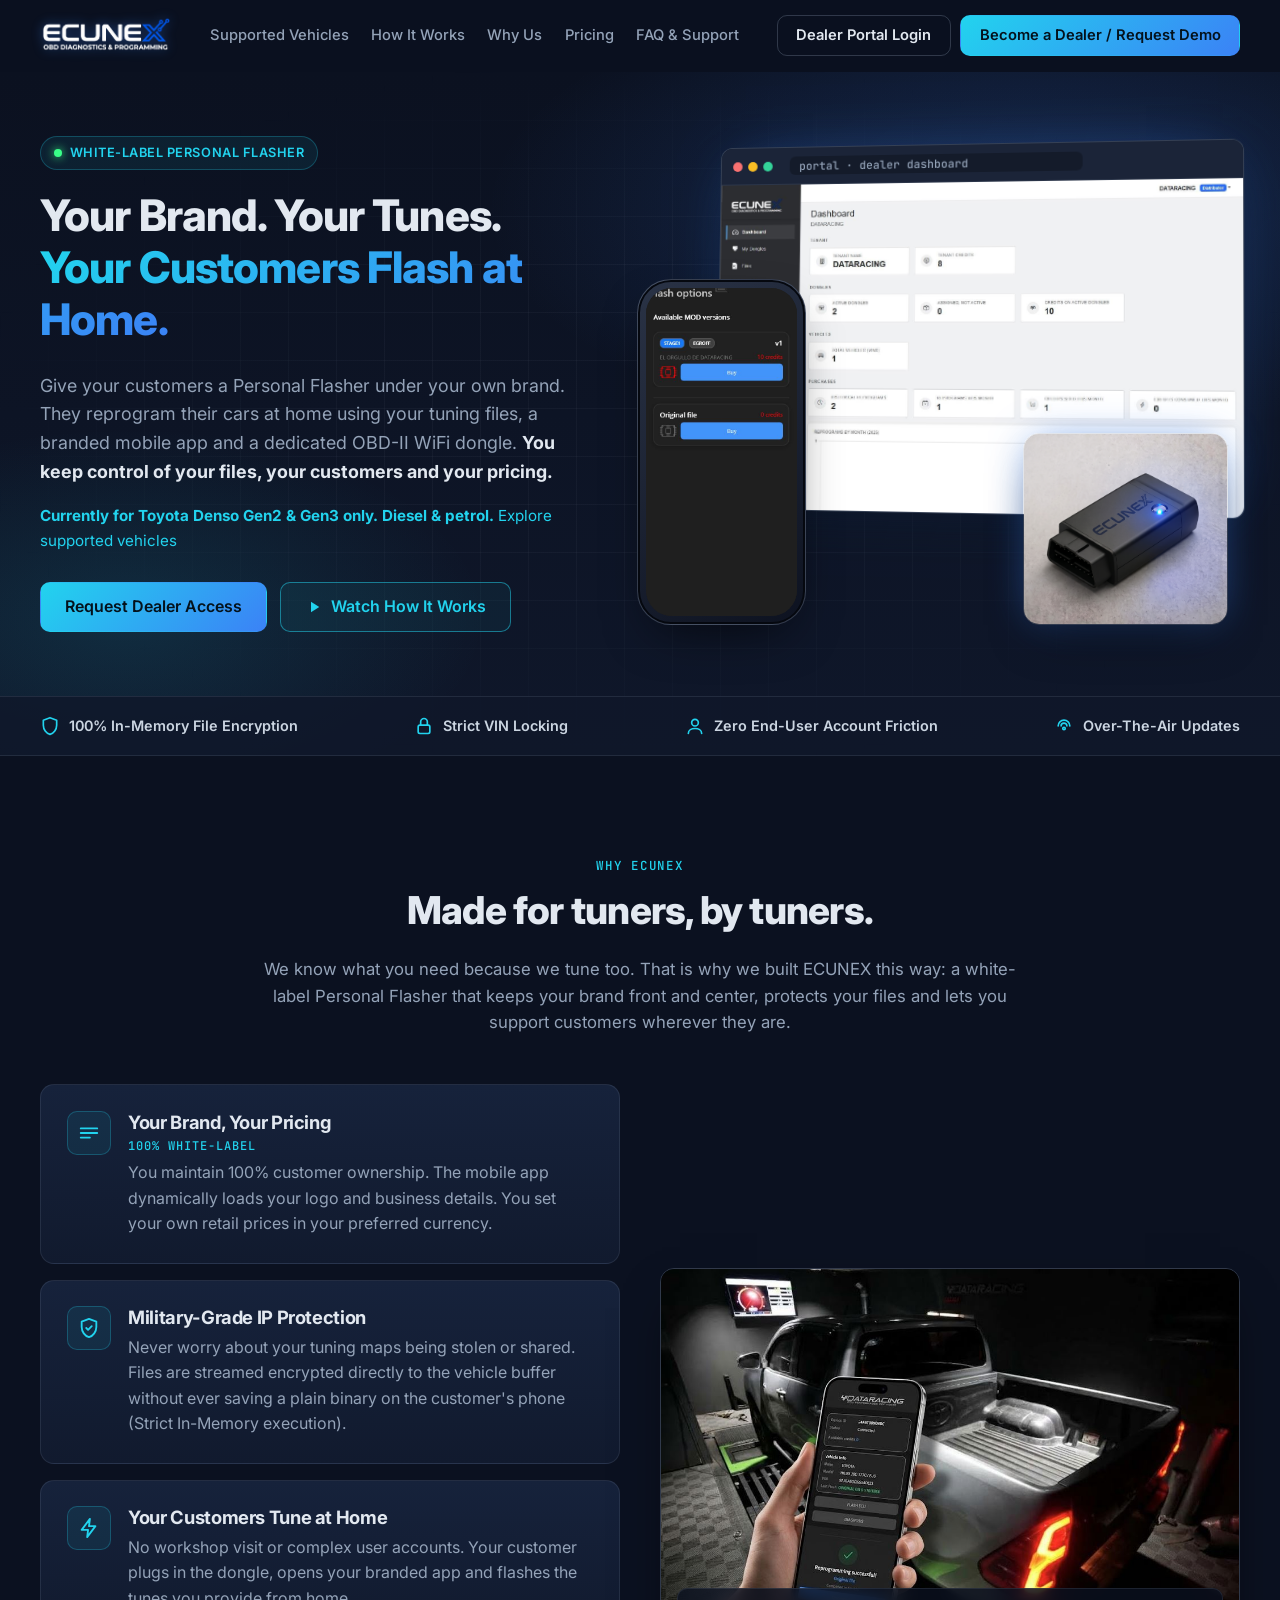
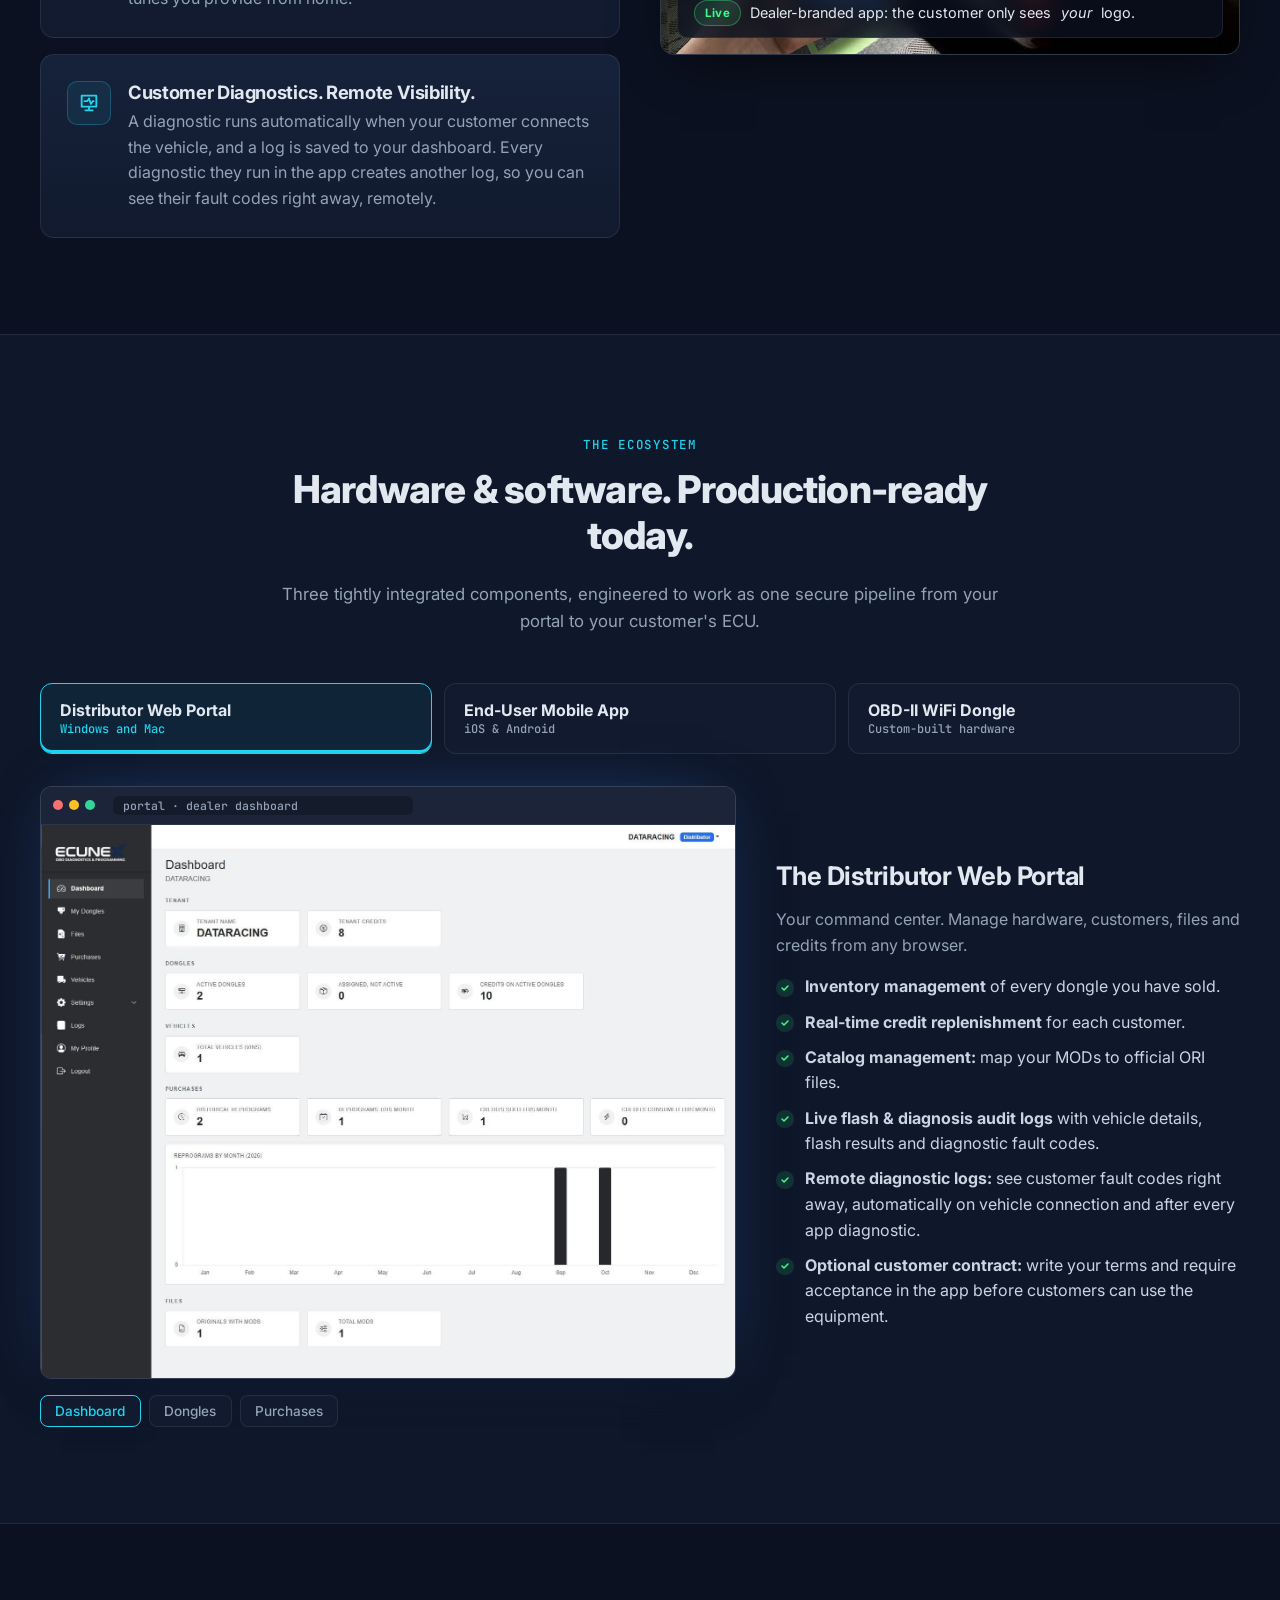
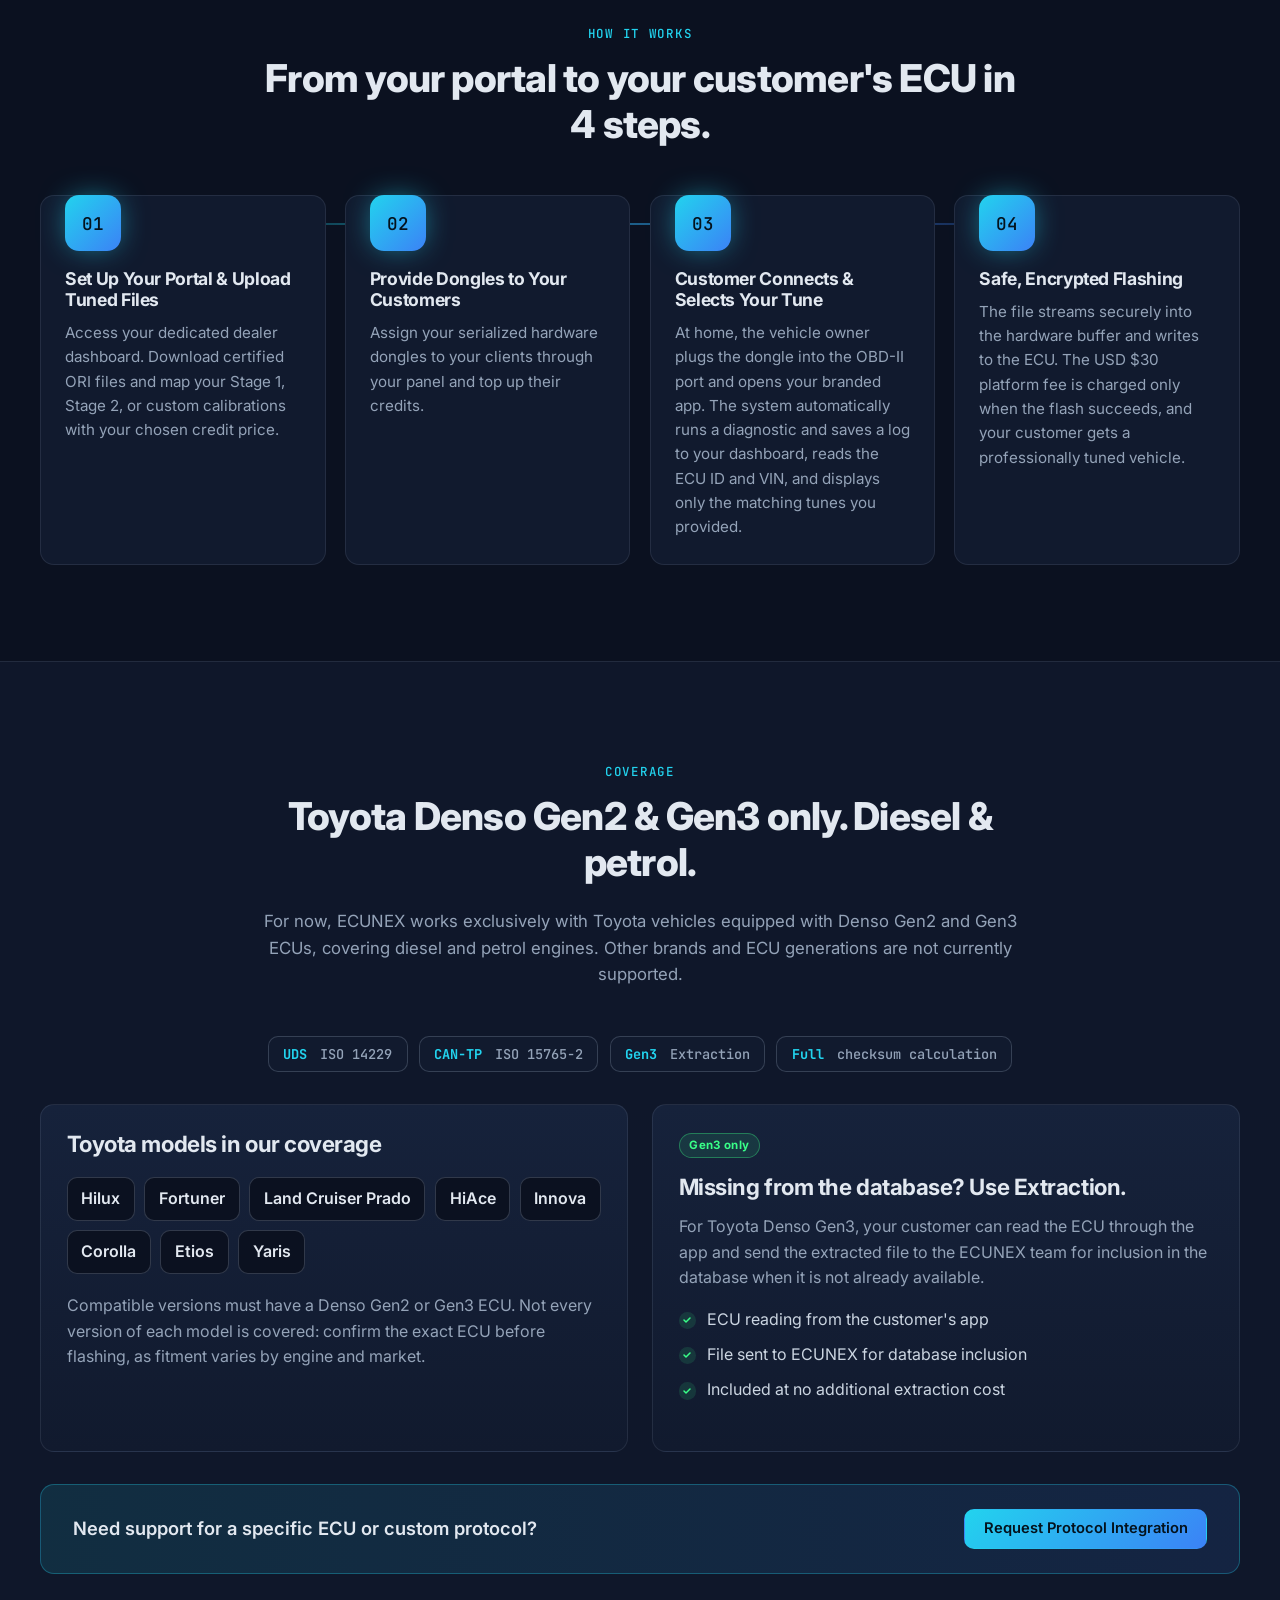
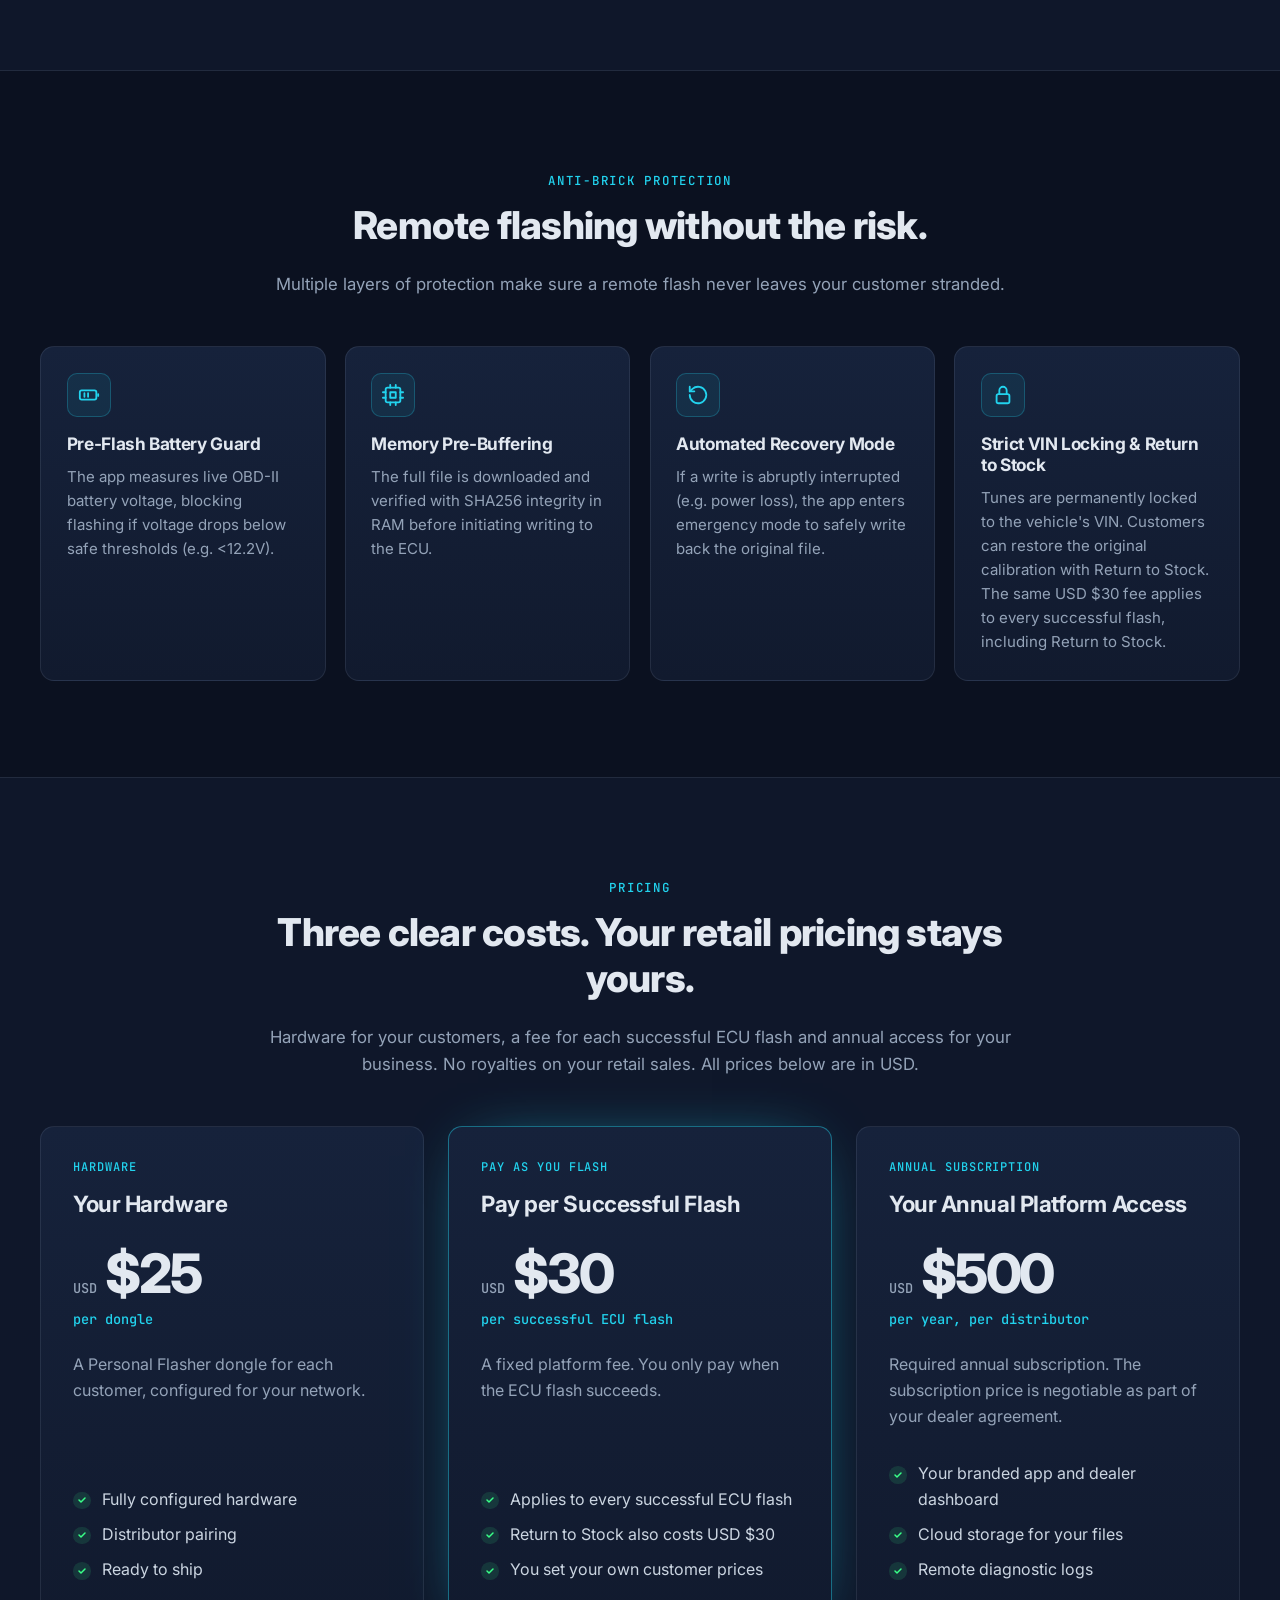
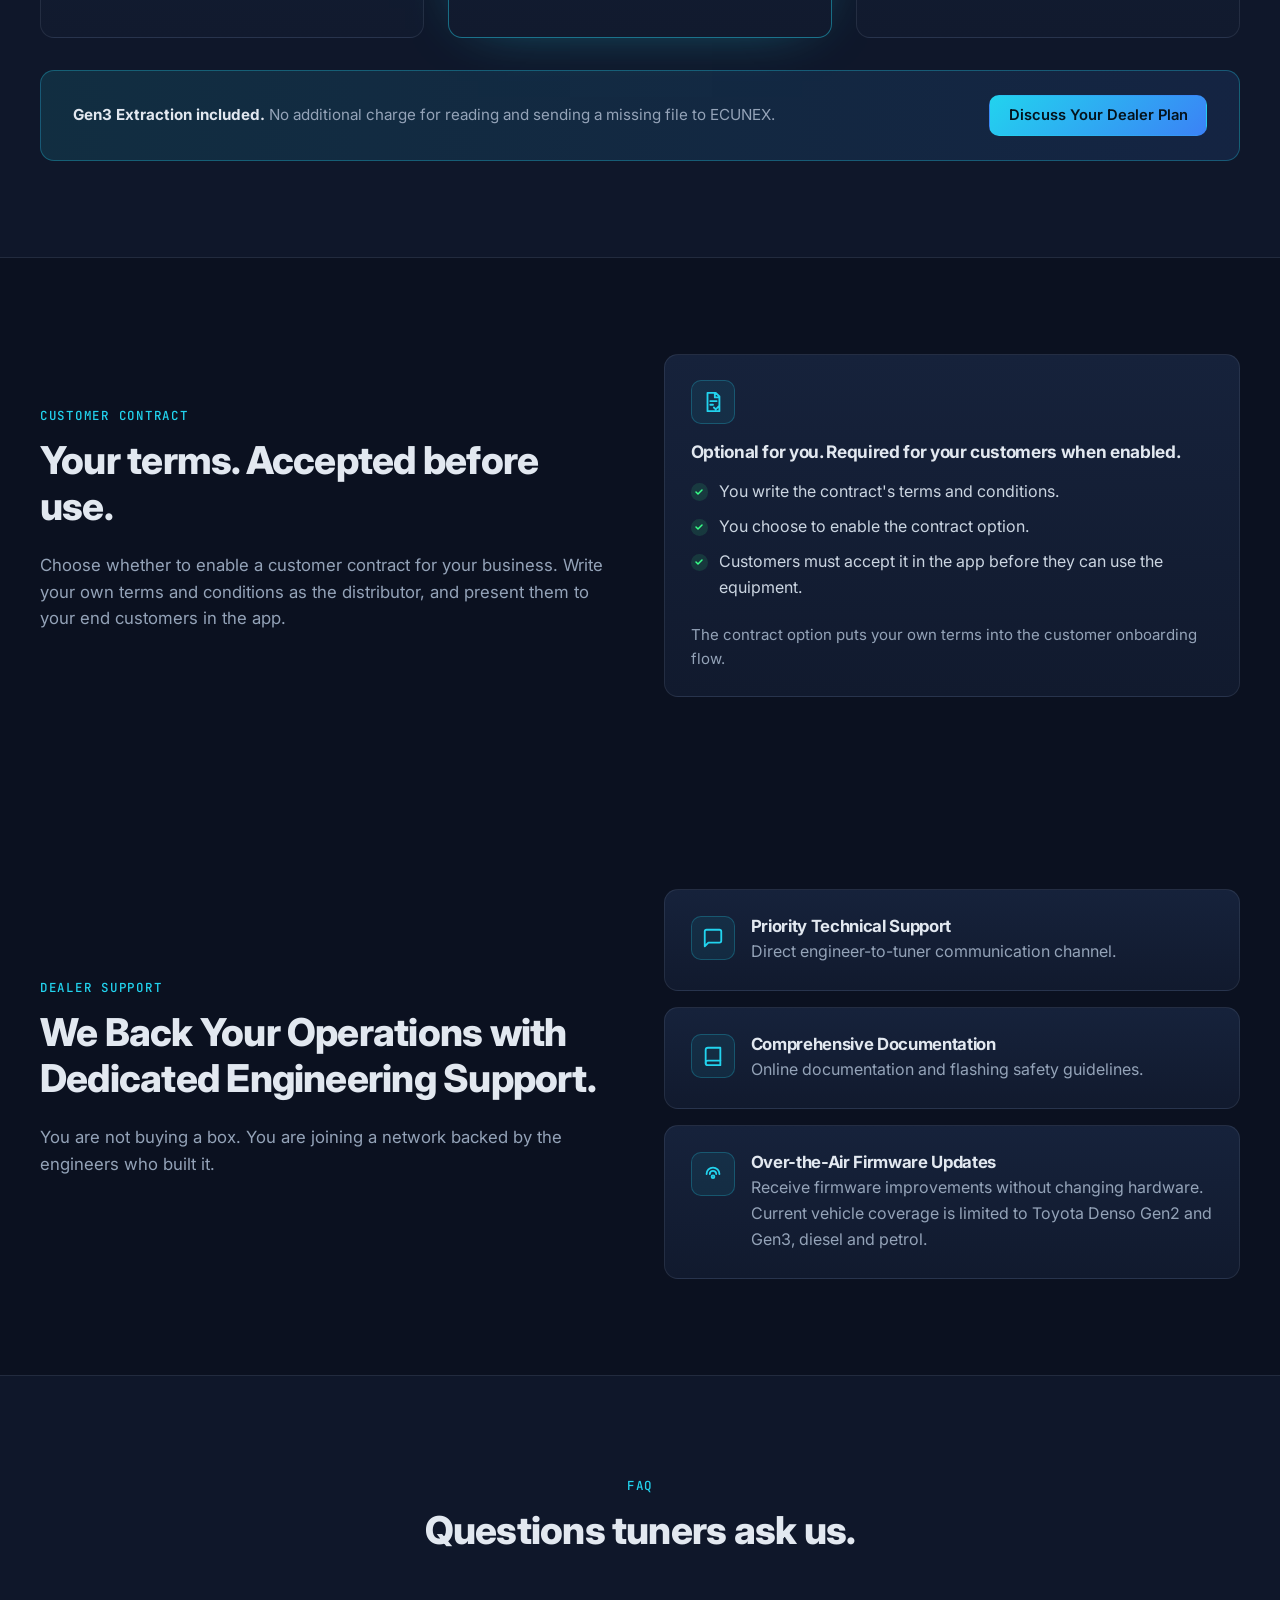
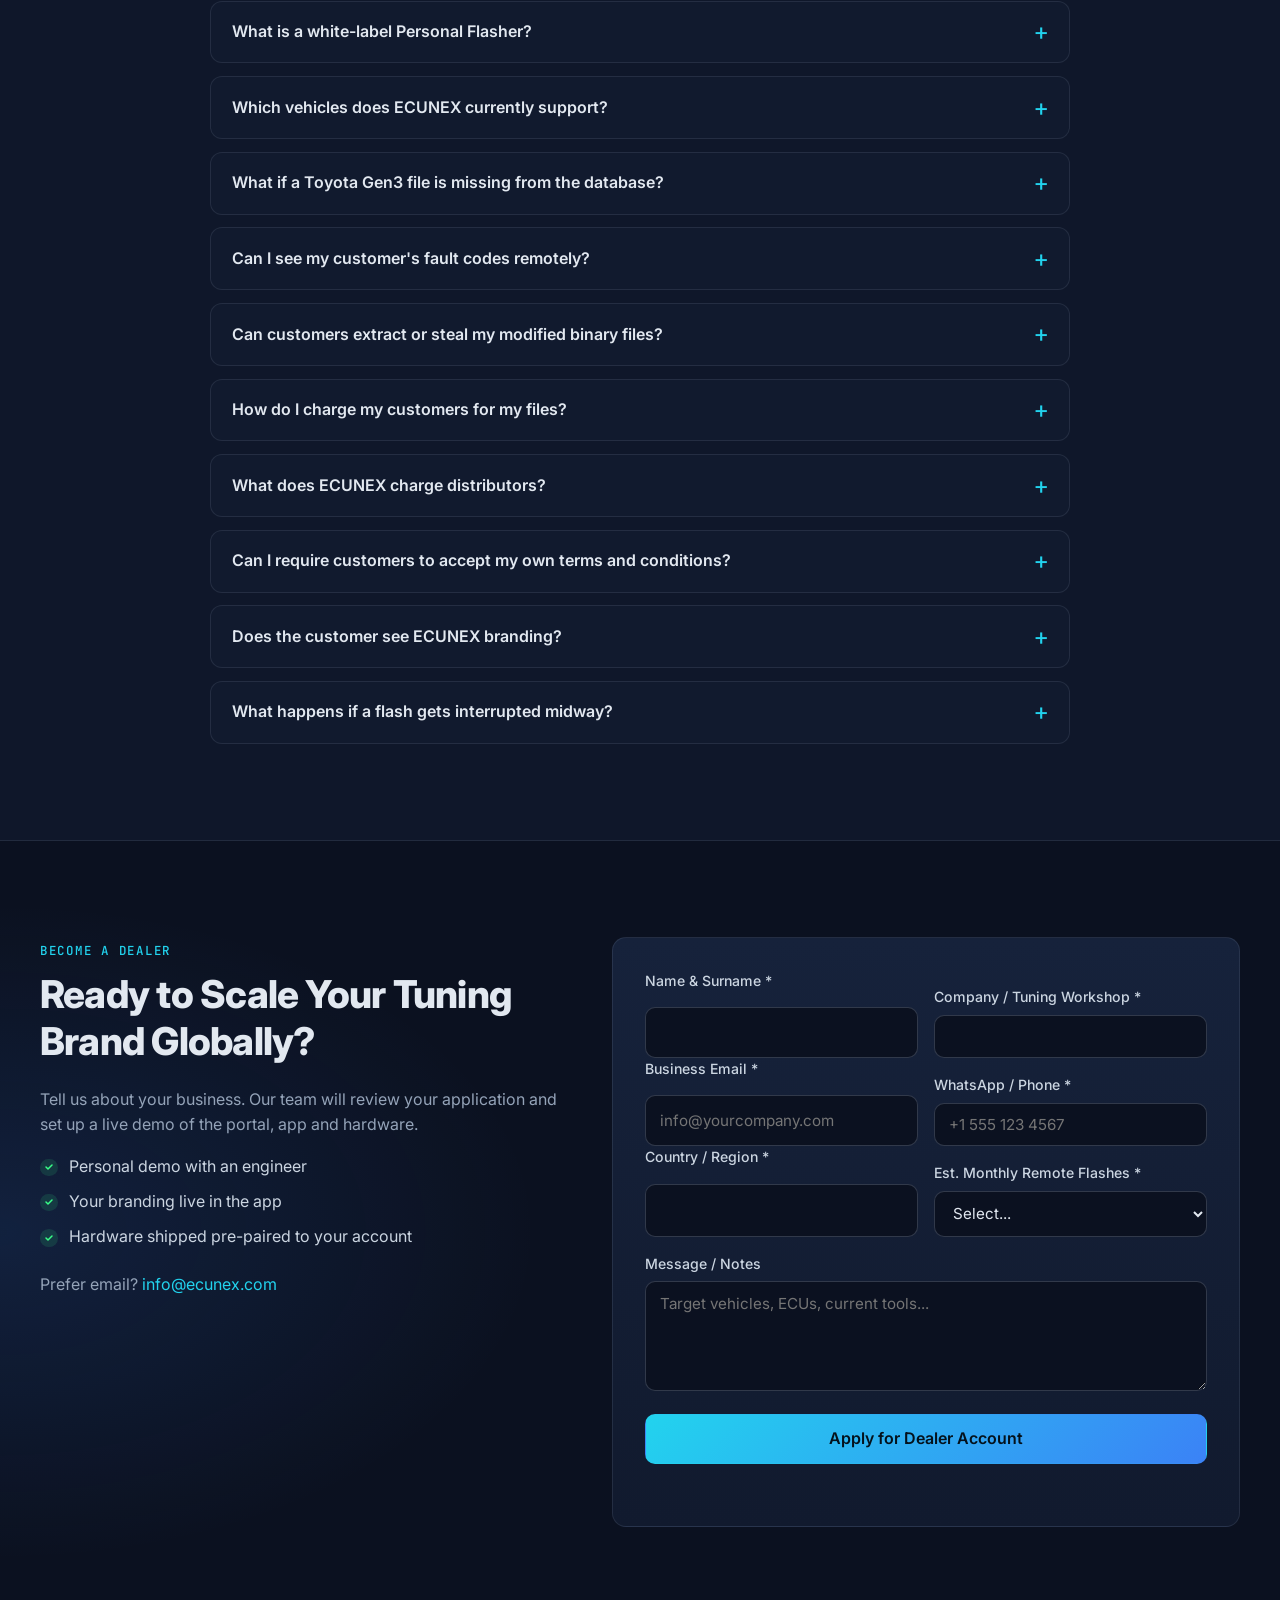
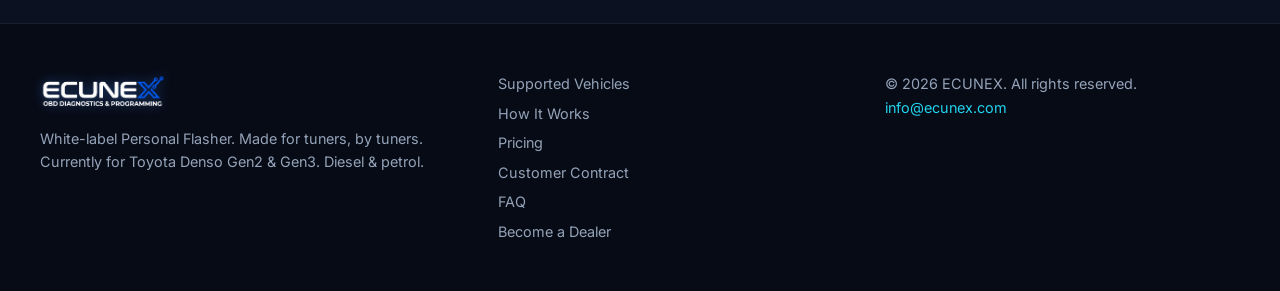
==== commit cf0b897d: "Actualiza el sitio" ====
--- a/index.html
+++ b/index.html
@@ -3,13 +3,13 @@
 <head>
   <meta charset="utf-8">
   <meta name="viewport" content="width=device-width, initial-scale=1">
-  <title>ECUNEX | White-Label Remote ECU Flashing Platform for Tuning Companies</title>
-  <meta name="description" content="ECUNEX is a turnkey white-label remote flashing ecosystem for chiptuning companies. Sell your MOD files through your own branded app and secure OBD-II WiFi dongles. Zero file piracy, full revenue control.">
+  <title>ECUNEX | White-Label Personal Flasher for Toyota Tuners</title>
+  <meta name="description" content="Made for tuners, by tuners. A white-label Personal Flasher for Toyota Denso Gen2 and Gen3 diesel and petrol vehicles, with at-home flashing and remote diagnostic logs.">
   <meta name="theme-color" content="#0b1120">
   <link rel="canonical" href="https://www.ecunex.com/">
   <meta property="og:type" content="website">
-  <meta property="og:title" content="ECUNEX | White-Label Remote ECU Flashing Platform">
-  <meta property="og:description" content="Deliver your tuning files directly to your customers' vehicles with your own branded app and secure OBD-II WiFi hardware.">
+  <meta property="og:title" content="ECUNEX | White-Label Personal Flasher for Toyota Tuners">
+  <meta property="og:description" content="Your brand. Your tunes. Your customers flash at home. Currently for Toyota Denso Gen2 and Gen3 diesel and petrol vehicles, with remote diagnostic logs and Gen3 Extraction.">
   <meta property="og:url" content="https://www.ecunex.com/">
   <meta property="og:image" content="https://www.ecunex.com/images/vehicle%20and%20app.JPG">
   <link rel="icon" type="image/png" href="images/LOGO/real%20color.png">
@@ -59,9 +59,10 @@
       <div class="hero-bg" aria-hidden="true"></div>
       <div class="container hero-grid">
         <div class="hero-copy">
-          <span class="eyebrow"><span class="dot"></span> White-label remote flashing platform</span>
-          <h1>Empower Your Tuning Business. <span class="grad">Deliver Your Files Directly to Your Customers' Vehicles.</span></h1>
-          <p class="lead">The first turnkey, white-label remote flashing ecosystem. Distribute your custom MOD files securely via dedicated WiFi hardware and a mobile app tailored to your brand. <strong>Zero file piracy. Full revenue control.</strong></p>
+          <span class="eyebrow"><span class="dot"></span> White-label Personal Flasher</span>
+          <h1>Your Brand. Your Tunes. <span class="grad">Your Customers Flash at Home.</span></h1>
+          <p class="lead">Give your customers a Personal Flasher under your own brand. They reprogram their cars at home using your tuning files, a branded mobile app and a dedicated OBD-II WiFi dongle. <strong>You keep control of your files, your customers and your pricing.</strong></p>
+          <p class="hero-coverage"><strong>Currently for Toyota Denso Gen2 &amp; Gen3 only. Diesel &amp; petrol.</strong> <a href="#vehicles">Explore supported vehicles</a></p>
           <div class="hero-ctas">
             <a class="btn btn-primary btn-lg" href="#contact">Request Dealer Access</a>
             <a class="btn btn-outline btn-lg" href="#how-it-works">
@@ -104,8 +105,8 @@
       <div class="container">
         <header class="section-head reveal">
           <span class="kicker">Why ECUNEX</span>
-          <h2>Built for tuners who refuse to give away their files, their customers or their margins.</h2>
-          <p>Traditional remote tools expose your maps, lock you into someone else's brand and eat your profit. ECUNEX was designed to solve exactly that.</p>
+          <h2>Made for tuners, by tuners.</h2>
+          <p>We know what you need because we tune too. That is why we built ECUNEX this way: a white-label Personal Flasher that keeps your brand front and center, protects your files and lets you support customers wherever they are.</p>
         </header>
 
         <div class="split">
@@ -127,8 +128,15 @@
             <article class="card pillar reveal">
               <div class="icon"><svg viewBox="0 0 24 24" aria-hidden="true"><path d="M13 2 4 14h7l-1 8 9-12h-7z"/></svg></div>
               <div>
-                <h3>Frictionless End-User Experience</h3>
-                <p>No confusing setups or complex user accounts. The customer plugs in the dongle, opens the app, and flashes in minutes.</p>
+                <h3>Your Customers Tune at Home</h3>
+                <p>No workshop visit or complex user accounts. Your customer plugs in the dongle, opens your branded app and flashes the tunes you provide from home.</p>
+              </div>
+            </article>
+            <article class="card pillar reveal">
+              <div class="icon"><svg viewBox="0 0 24 24" aria-hidden="true"><path d="M4 4h16v12H4zM8 20h8M12 16v4M7 10h3l2-3 2 6 2-3h1"/></svg></div>
+              <div>
+                <h3>Customer Diagnostics. Remote Visibility.</h3>
+                <p>A diagnostic runs automatically when your customer connects the vehicle, and a log is saved to your dashboard. Every diagnostic they run in the app creates another log, so you can see their fault codes right away, remotely.</p>
               </div>
             </article>
           </div>
@@ -151,13 +159,13 @@
 
         <div class="tabs reveal" role="tablist" aria-label="Product components">
           <button role="tab" id="tab-portal" aria-controls="panel-portal" aria-selected="true">
-            <strong>Distributor Web Portal</strong><span>Blazor Server</span>
+            <strong>Distributor Web Portal</strong><span>Windows and Mac</span>
           </button>
           <button role="tab" id="tab-app" aria-controls="panel-app" aria-selected="false" tabindex="-1">
             <strong>End-User Mobile App</strong><span>iOS &amp; Android</span>
           </button>
           <button role="tab" id="tab-dongle" aria-controls="panel-dongle" aria-selected="false" tabindex="-1">
-            <strong>OBD-II WiFi Dongle</strong><span>ESP32 hardware</span>
+            <strong>OBD-II WiFi Dongle</strong><span>Custom-built hardware</span>
           </button>
         </div>
 
@@ -184,7 +192,9 @@
                 <li><strong>Inventory management</strong> of every dongle you have sold.</li>
                 <li><strong>Real-time credit replenishment</strong> for each customer.</li>
                 <li><strong>Catalog management:</strong> map your MODs to official ORI files.</li>
-                <li><strong>Live flash audit logs</strong> with VIN, ECU and result.</li>
+                <li><strong>Live flash &amp; diagnosis audit logs</strong> with vehicle details, flash results and diagnostic fault codes.</li>
+                <li><strong>Remote diagnostic logs:</strong> see customer fault codes right away, automatically on vehicle connection and after every app diagnostic.</li>
+                <li><strong>Optional customer contract:</strong> write your terms and require acceptance in the app before customers can use the equipment.</li>
               </ul>
             </div>
           </div>
@@ -194,13 +204,17 @@
         <div class="tab-panel" role="tabpanel" id="panel-app" aria-labelledby="tab-app" hidden>
           <div class="phones-row">
             <figure class="phone small"><div class="phone-screen"><img src="images/APP%20SCREENSHOTS/CONNECTED.JPG" alt="App connected to dongle" width="411" height="918" loading="lazy"></div><figcaption>Connection</figcaption></figure>
-            <figure class="phone small"><div class="phone-screen"><img src="images/APP%20SCREENSHOTS/DIAGNOSIS.JPG" alt="Vehicle identification and diagnosis" width="409" height="916" loading="lazy"></div><figcaption>Vehicle ID</figcaption></figure>
+            <figure class="phone small"><div class="phone-screen"><img src="images/APP%20SCREENSHOTS/DIAGNOSIS.JPG" alt="Vehicle identification and diagnosis" width="409" height="916" loading="lazy"></div><figcaption>Diagnostics</figcaption></figure>
             <figure class="phone small"><div class="phone-screen"><img src="images/APP%20SCREENSHOTS/FLASH%20CARDS.JPG" alt="Tune selection screen" width="407" height="888" loading="lazy"></div><figcaption>Tune Selection</figcaption></figure>
             <figure class="phone small"><div class="phone-screen"><img src="images/APP%20SCREENSHOTS/FLASHING.JPG" alt="Flashing progress" width="409" height="888" loading="lazy"></div><figcaption>Flashing</figcaption></figure>
             <figure class="phone small"><div class="phone-screen"><img src="images/APP%20SCREENSHOTS/FINISH%20OK.JPG" alt="Flash completed successfully" width="408" height="888" loading="lazy"></div><figcaption>Success</figcaption></figure>
           </div>
           <ul class="feature-chips">
             <li>Instant plug-and-play connection</li>
+            <li>Automatic diagnostics on vehicle connection</li>
+            <li>Customer-initiated diagnostics in the app</li>
+            <li>Every diagnostic logged in your dealer dashboard</li>
+            <li>Customer contract acceptance when enabled by the dealer</li>
             <li>Hybrid cellular / WiFi routing</li>
             <li>Real-time battery voltage verification before writing</li>
           </ul>
@@ -214,7 +228,7 @@
             </div>
             <div class="panel-copy">
               <h3>The High-Speed OBD-II WiFi Dongle</h3>
-              <p>Purpose-built ESP32 hardware that does the heavy lifting, so the phone never has to touch the raw file.</p>
+              <p>Custom-built hardware that does the heavy lifting, so the phone never has to touch the raw file.</p>
               <ul class="check-list">
                 <li><strong>Standalone CAN-TP &amp; UDS</strong> hardware processor.</li>
                 <li><strong>Localized buffer caching</strong> for anti-brick protection.</li>
@@ -238,7 +252,7 @@
         <ol class="timeline">
           <li class="reveal">
             <span class="step-num">01</span>
-            <h3>Set Up Your Portal &amp; Upload Tunes</h3>
+            <h3>Set Up Your Portal &amp; Upload Tuned Files</h3>
             <p>Access your dedicated dealer dashboard. Download certified ORI files and map your Stage 1, Stage 2, or custom calibrations with your chosen credit price.</p>
           </li>
           <li class="reveal">
@@ -249,12 +263,12 @@
           <li class="reveal">
             <span class="step-num">03</span>
             <h3>Customer Connects &amp; Selects Your Tune</h3>
-            <p>The vehicle owner plugs the dongle into the OBD-II port and opens the app. The system reads the ECU ID and VIN, displaying only the matching tunes you provided.</p>
+            <p>At home, the vehicle owner plugs the dongle into the OBD-II port and opens your branded app. The system automatically runs a diagnostic and saves a log to your dashboard, reads the ECU ID and VIN, and displays only the matching tunes you provided.</p>
           </li>
           <li class="reveal">
             <span class="step-num">04</span>
             <h3>Safe, Encrypted Flashing</h3>
-            <p>The file streams securely into the hardware buffer and writes to the ECU. One platform credit is deducted, and your customer gets a professionally tuned vehicle.</p>
+            <p>The file streams securely into the hardware buffer and writes to the ECU. The USD $30 platform fee is charged only when the flash succeeds, and your customer gets a professionally tuned vehicle.</p>
           </li>
         </ol>
       </div>
@@ -265,42 +279,42 @@
       <div class="container">
         <header class="section-head reveal">
           <span class="kicker">Coverage</span>
-          <h2>Supported Vehicles &amp; Protocols</h2>
-          <p>Check whether your target market is covered. New ECUs are added continuously via OTA updates, with no hardware change.</p>
+          <h2>Toyota Denso Gen2 &amp; Gen3 only. Diesel &amp; petrol.</h2>
+          <p>For now, ECUNEX works exclusively with Toyota vehicles equipped with Denso Gen2 and Gen3 ECUs, covering diesel and petrol engines. Other brands and ECU generations are not currently supported.</p>
         </header>
 
         <div class="protocol-badges reveal">
           <span class="badge"><b>UDS</b> ISO 14229</span>
           <span class="badge"><b>CAN-TP</b> ISO 15765-2</span>
-          <span class="badge"><b>Fast</b> read / write</span>
+          <span class="badge"><b>Gen3</b> Extraction</span>
           <span class="badge"><b>Full</b> checksum calculation</span>
         </div>
 
-        <div class="vehicle-tool card reveal">
-          <div class="filters">
-            <label class="search">
-              <span class="sr-only">Search vehicles</span>
-              <svg viewBox="0 0 24 24" aria-hidden="true"><circle cx="11" cy="11" r="7"/><path d="m20 20-4-4"/></svg>
-              <input id="vehicle-search" type="search" placeholder="Search brand, model, ECU, generation or protocol..." autocomplete="off">
-            </label>
-            <label>
-              <span class="sr-only">Brand</span>
-              <select id="vehicle-brand"><option value="">All brands</option></select>
-            </label>
-            <label>
-              <span class="sr-only">ECU type</span>
-              <select id="vehicle-ecu"><option value="">All ECU types</option></select>
-            </label>
-          </div>
-          <div class="table-wrap">
-            <table class="vehicle-table">
-              <thead>
-                <tr><th>Brand</th><th>Model / Engine</th><th>Generation</th><th>ECU Type</th><th>Protocol</th><th>Status</th></tr>
-              </thead>
-              <tbody id="vehicle-rows"></tbody>
-            </table>
-            <p id="vehicle-empty" class="empty" hidden>No matches yet. Request it below and our engineers will evaluate it.</p>
-          </div>
+        <div class="coverage-grid">
+          <article class="card coverage-card reveal">
+            <h3>Toyota models in our coverage</h3>
+            <ul class="vehicle-models" aria-label="Toyota models">
+              <li>Hilux</li>
+              <li>Fortuner</li>
+              <li>Land Cruiser Prado</li>
+              <li>HiAce</li>
+              <li>Innova</li>
+              <li>Corolla</li>
+              <li>Etios</li>
+              <li>Yaris</li>
+            </ul>
+            <p class="muted">Compatible versions must have a Denso Gen2 or Gen3 ECU. Not every version of each model is covered: confirm the exact ECU before flashing, as fitment varies by engine and market.</p>
+          </article>
+          <article class="card coverage-card reveal">
+            <span class="pill pill-ok">Gen3 only</span>
+            <h3>Missing from the database? Use Extraction.</h3>
+            <p class="muted">For Toyota Denso Gen3, your customer can read the ECU through the app and send the extracted file to the ECUNEX team for inclusion in the database when it is not already available.</p>
+            <ul class="check-list">
+              <li>ECU reading from the customer's app</li>
+              <li>File sent to ECUNEX for database inclusion</li>
+              <li>Included at no additional extraction cost</li>
+            </ul>
+          </article>
         </div>
 
         <div class="cta-banner reveal">
@@ -337,8 +351,8 @@
           </article>
           <article class="card feature reveal">
             <div class="icon"><svg viewBox="0 0 24 24" aria-hidden="true"><rect x="5" y="11" width="14" height="10" rx="2"/><path d="M8 11V7a4 4 0 0 1 8 0v4"/></svg></div>
-            <h3>Strict VIN Locking &amp; Free Return to Stock</h3>
-            <p>Tunes are permanently locked to the vehicle's VIN. Customers can restore the original calibration (Return to Stock) at 0 credit cost.</p>
+            <h3>Strict VIN Locking &amp; Return to Stock</h3>
+            <p>Tunes are permanently locked to the vehicle's VIN. Customers can restore the original calibration with Return to Stock. The same USD $30 fee applies to every successful flash, including Return to Stock.</p>
           </article>
         </div>
       </div>
@@ -349,82 +363,73 @@
       <div class="container">
         <header class="section-head reveal">
           <span class="kicker">Pricing</span>
-          <h2>Transparent, predictable B2B pricing.</h2>
-          <p>No royalties on your retail sales. You buy hardware and pay a small fixed credit per successful flash. Everything else is yours.</p>
+          <h2>Three clear costs. Your retail pricing stays yours.</h2>
+          <p>Hardware for your customers, a fee for each successful ECU flash and annual access for your business. No royalties on your retail sales. All prices below are in USD.</p>
         </header>
 
         <div class="pricing-grid">
           <article class="card price-card reveal">
-            <h3>Hardware Packages</h3>
-            <p class="muted">OBD-II WiFi dongles, fully configured for your network.</p>
-            <div class="tiers">
-              <div class="tier"><span class="tier-name">Starter</span><span class="tier-qty">5 Dongles</span></div>
-              <div class="tier featured"><span class="tier-name">Pro</span><span class="tier-qty">20 Dongles</span><span class="pill">Popular</span></div>
-              <div class="tier"><span class="tier-name">Master Network</span><span class="tier-qty">50+ Dongles</span></div>
-            </div>
+            <span class="price-label">Hardware</span>
+            <h3>Your Hardware</h3>
+            <div class="price-amount"><span class="price-currency">USD</span> <strong>$25</strong></div>
+            <p class="price-unit">per dongle</p>
+            <p class="muted">A Personal Flasher dongle for each customer, configured for your network.</p>
             <ul class="check-list">
               <li>Fully configured hardware</li>
               <li>Distributor pairing</li>
               <li>Ready to ship</li>
             </ul>
-            <a class="btn btn-outline btn-block" href="#contact">Request Hardware Quote</a>
           </article>
 
           <article class="card price-card highlight reveal">
-            <h3>Platform Flash Credits</h3>
-            <p class="muted">Simple pay-as-you-go. You only pay when a flash succeeds.</p>
-            <div class="big-stat"><span>1</span> credit <small>per successful flash</small></div>
+            <span class="price-label">Pay as you flash</span>
+            <h3>Pay per Successful Flash</h3>
+            <div class="price-amount"><span class="price-currency">USD</span> <strong>$30</strong></div>
+            <p class="price-unit">per successful ECU flash</p>
+            <p class="muted">A fixed platform fee. You only pay when the ECU flash succeeds.</p>
             <ul class="check-list">
-              <li>1 fixed credit per successful flash</li>
-              <li>Unlimited Return-to-Stock reflashes on the same VIN</li>
+              <li>Applies to every successful ECU flash</li>
+              <li>Return to Stock also costs USD $30</li>
+              <li>You set your own customer prices</li>
+            </ul>
+          </article>
+          <article class="card price-card reveal">
+            <span class="price-label">Annual subscription</span>
+            <h3>Your Annual Platform Access</h3>
+            <div class="price-amount"><span class="price-currency">USD</span> <strong>$500</strong></div>
+            <p class="price-unit">per year, per distributor</p>
+            <p class="muted">Required annual subscription. The subscription price is negotiable as part of your dealer agreement.</p>
+            <ul class="check-list">
+              <li>Your branded app and dealer dashboard</li>
               <li>Cloud storage for your files</li>
-              <li>Secure encryption engine</li>
+              <li>Remote diagnostic logs</li>
             </ul>
-            <a class="btn btn-primary btn-block" href="#contact">Get Credit Pricing</a>
-          </article>
-        </div>
-
-        <!-- Profit calculator -->
-        <div class="calculator card reveal" id="calculator">
-          <div class="calc-inputs">
-            <h3>Profit Calculator</h3>
-            <p class="muted">See how much you keep at <em>your</em> retail price.</p>
-
-            <label class="field">
-              <span>Number of remote tunes per month: <output id="calc-volume-out">40</output></span>
-              <input id="calc-volume" type="range" min="1" max="200" value="40">
-            </label>
-            <div class="field-row">
-              <label class="field">
-                <span>Your retail price per tune</span>
-                <input id="calc-price" type="number" min="0" step="10" value="300" inputmode="decimal">
-              </label>
-              <label class="field">
-                <span>Platform fee per flash</span>
-                <input id="calc-fee" type="number" min="0" step="1" value="30" inputmode="decimal">
-              </label>
-              <label class="field">
-                <span>Currency</span>
-                <select id="calc-currency">
-                  <option value="USD">USD</option>
-                  <option value="EUR">EUR</option>
-                  <option value="GBP">GBP</option>
-                  <option value="AUD">AUD</option>
-                </select>
-              </label>
-            </div>
-            <p class="fineprint">Illustrative figures. Your actual platform fee depends on your credit package.</p>
-          </div>
-          <div class="calc-results">
-            <div class="result"><span>Gross revenue / month</span><strong id="calc-gross">-</strong></div>
-            <div class="result"><span>Platform fees</span><strong id="calc-cost">-</strong></div>
-            <div class="result net"><span>Your net profit / month</span><strong id="calc-net">-</strong></div>
-            <div class="margin">
-              <div class="margin-head"><span>Profit margin</span><b id="calc-margin">-</b></div>
-              <div class="bar"><div id="calc-bar"></div></div>
-            </div>
-          </div>
-        </div>
+          </article>
+        </div>
+        <div class="cta-banner pricing-cta reveal">
+          <p><strong>Gen3 Extraction included.</strong> No additional charge for reading and sending a missing file to ECUNEX.</p>
+          <a class="btn btn-primary" href="#contact">Discuss Your Dealer Plan</a>
+        </div>
+      </div>
+    </section>
+
+    <section class="section" id="contract">
+      <div class="container support">
+        <header class="section-head left reveal">
+          <span class="kicker">Customer Contract</span>
+          <h2>Your terms. Accepted before use.</h2>
+          <p>Choose whether to enable a customer contract for your business. Write your own terms and conditions as the distributor, and present them to your end customers in the app.</p>
+        </header>
+        <article class="card feature reveal">
+          <div class="icon"><svg viewBox="0 0 24 24" aria-hidden="true"><path d="M6 2h9l4 4v16H6zM14 2v5h5M9 11h7M9 15h3m1 3 2 2 4-4"/></svg></div>
+          <h3>Optional for you. Required for your customers when enabled.</h3>
+          <ul class="check-list">
+            <li>You write the contract's terms and conditions.</li>
+            <li>You choose to enable the contract option.</li>
+            <li>Customers must accept it in the app before they can use the equipment.</li>
+          </ul>
+          <p>The contract option puts your own terms into the customer onboarding flow.</p>
+        </article>
       </div>
     </section>
 
@@ -447,7 +452,7 @@
           </article>
           <article class="card support-item reveal">
             <div class="icon"><svg viewBox="0 0 24 24" aria-hidden="true"><path d="M5 12a7 7 0 0 1 14 0M8.5 12a3.5 3.5 0 0 1 7 0"/><circle cx="12" cy="15" r="1.5"/></svg></div>
-            <div><h3>Over-the-Air Firmware Updates</h3><p>Continuously expanding vehicle compatibility without changing hardware.</p></div>
+            <div><h3>Over-the-Air Firmware Updates</h3><p>Receive firmware improvements without changing hardware. Current vehicle coverage is limited to Toyota Denso Gen2 and Gen3, diesel and petrol.</p></div>
           </article>
         </div>
       </div>
@@ -462,12 +467,36 @@
         </header>
         <div class="faq reveal">
           <details>
+            <summary>What is a white-label Personal Flasher?</summary>
+            <p>It is a system you offer under your own tuning brand so customers can reprogram their cars at home. You provide the tunes and the dongle; they use your branded mobile app. You retain control of your files, pricing and customer relationships.</p>
+          </details>
+          <details>
+            <summary>Which vehicles does ECUNEX currently support?</summary>
+            <p>Currently, only Toyota diesel and petrol vehicles equipped with Denso Gen2 or Gen3 ECUs. Models include Hilux, Fortuner, Land Cruiser Prado, HiAce, Innova, Corolla, Etios and Yaris, in compatible versions. Confirm the exact ECU, as fitment varies by engine and market. Other brands and ECU generations are not currently supported.</p>
+          </details>
+          <details>
+            <summary>What if a Toyota Gen3 file is missing from the database?</summary>
+            <p>The customer can use Extraction in the app to read the Toyota Denso Gen3 ECU and send the file to the ECUNEX team for inclusion in the database. Extraction is included at no additional cost; it is not a paid ECU flash. This reading feature is available for Gen3 only.</p>
+          </details>
+          <details>
+            <summary>Can I see my customer's fault codes remotely?</summary>
+            <p>Yes. When your customer connects the vehicle, a diagnostic runs automatically and a log is saved to your dealer dashboard. Every diagnostic the customer runs in the app also creates a dashboard log. Your customer can diagnose the vehicle from home, and you can see their fault codes right away without being next to the car.</p>
+          </details>
+          <details>
             <summary>Can customers extract or steal my modified binary files?</summary>
             <p>No. The mobile app never writes the binary file to the device storage. The stream is decrypted only in RAM and transmitted in encrypted chunks directly to the dongle buffer.</p>
           </details>
           <details>
             <summary>How do I charge my customers for my files?</summary>
             <p>You have complete freedom. You manage your own retail pricing and billing channels (PayPal, Stripe, bank transfer, local gateways). You simply assign internal credits to your customer's dongle through your portal.</p>
+          </details>
+          <details>
+            <summary>What does ECUNEX charge distributors?</summary>
+            <p>USD $25 per dongle, USD $30 for every successful ECU flash, including Return to Stock, and a required annual subscription of USD $500 per distributor. The annual subscription price is negotiable. Gen3 Extraction is included without an additional extraction fee.</p>
+          </details>
+          <details>
+            <summary>Can I require customers to accept my own terms and conditions?</summary>
+            <p>Yes. As a distributor, you can write your own contract and enable the contract option. When enabled, end customers must accept your terms and conditions in the app before they can use the equipment. Enabling this option is your choice.</p>
           </details>
           <details>
             <summary>Does the customer see ECUNEX branding?</summary>
@@ -536,12 +565,13 @@
     <div class="container footer-inner">
       <div>
         <img src="images/LOGO/real%20color.png" alt="ECUNEX" width="140" height="47" loading="lazy">
-        <p class="muted">White-label remote ECU flashing for professional tuning companies.</p>
+        <p class="muted">White-label Personal Flasher. Made for tuners, by tuners.<br>Currently for Toyota Denso Gen2 &amp; Gen3. Diesel &amp; petrol.</p>
       </div>
       <nav aria-label="Footer">
         <a href="#vehicles">Supported Vehicles</a>
         <a href="#how-it-works">How It Works</a>
         <a href="#pricing">Pricing</a>
+        <a href="#contract">Customer Contract</a>
         <a href="#faq">FAQ</a>
         <a href="#contact">Become a Dealer</a>
       </nav>
--- a/css/styles.css
+++ b/css/styles.css
@@ -117,6 +117,8 @@
 .grad { background: var(--grad); -webkit-background-clip: text; background-clip: text; color: transparent; }
 .lead { font-size: 1.12rem; color: var(--muted); max-width: 58ch; }
 .lead strong { color: var(--text); }
+.hero-coverage { color: var(--muted); font-size: .95rem; }
+.hero-coverage strong { color: var(--accent); }
 .hero-ctas { display: flex; flex-wrap: wrap; gap: .8rem; margin-top: 1.8rem; }
 
 .hero-visual { position: relative; aspect-ratio: 1.25; }
@@ -233,23 +235,18 @@
 .protocol-badges { display: flex; flex-wrap: wrap; justify-content: center; gap: .7rem; margin-bottom: 2rem; }
 .badge { padding: .5rem .9rem; border-radius: 10px; font: 500 .85rem var(--mono); color: var(--muted); background: var(--surface); border: 1px solid var(--border-strong); }
 .badge b { color: var(--accent); margin-right: .3rem; }
-.vehicle-tool { padding: 0; overflow: hidden; }
-.filters { display: grid; grid-template-columns: 1fr 200px 200px; gap: .7rem; padding: 1rem; border-bottom: 1px solid var(--border); }
-.search { position: relative; }
-.search svg { position: absolute; left: 12px; top: 50%; transform: translateY(-50%); }
-.search input { padding-left: 2.5rem; }
+.coverage-grid { display: grid; grid-template-columns: repeat(2, minmax(0, 1fr)); gap: 1.5rem; }
+.coverage-card h3 { font-size: 1.4rem; }
+.coverage-card > .pill { margin-bottom: 1rem; }
+.coverage-card > p:last-child { margin-bottom: 0; }
+.vehicle-models { list-style: none; display: flex; flex-wrap: wrap; gap: .6rem; padding: 0; margin: 1.2rem 0; }
+.vehicle-models li { padding: .5rem .85rem; border: 1px solid var(--border-strong); border-radius: 10px; background: var(--bg); font-weight: 600; }
 input, select, textarea {
   width: 100%; padding: .7rem .9rem; border-radius: 10px; font: 400 .95rem var(--font); color: var(--text);
   background: var(--bg); border: 1px solid var(--border-strong); transition: border-color .2s, box-shadow .2s;
 }
 input:focus, select:focus, textarea:focus { outline: none; border-color: var(--accent); box-shadow: 0 0 0 3px rgba(34, 211, 238, .15); }
 select { cursor: pointer; }
-.table-wrap { overflow-x: auto; }
-.vehicle-table { width: 100%; border-collapse: collapse; font-size: .93rem; }
-.vehicle-table th { text-align: left; font: 500 .72rem var(--mono); letter-spacing: .08em; text-transform: uppercase; color: var(--muted); padding: .9rem 1rem; background: rgba(0, 0, 0, .15); }
-.vehicle-table td { padding: .85rem 1rem; border-top: 1px solid var(--border); }
-.vehicle-table tbody tr:hover { background: rgba(34, 211, 238, .04); }
-.empty { padding: 1.5rem; text-align: center; color: var(--muted); margin: 0; }
 .cta-banner {
   display: flex; flex-wrap: wrap; align-items: center; justify-content: space-between; gap: 1rem;
   margin-top: 2rem; padding: 1.5rem 2rem; border-radius: var(--radius);
@@ -266,41 +263,22 @@
 .feature p { color: var(--muted); font-size: .94rem; margin: 0; }
 
 /* Pricing */
-.pricing-grid { display: grid; grid-template-columns: 1fr 1fr; gap: 1.5rem; }
-.price-card { display: flex; flex-direction: column; padding: 2rem; }
+.pricing-grid { display: grid; grid-template-columns: repeat(3, minmax(0, 1fr)); gap: 1.5rem; }
+.price-card { display: flex; flex-direction: column; padding: 2rem; min-width: 0; }
 .price-card h3 { font-size: 1.4rem; margin-bottom: .3rem; }
-.price-card .btn { margin-top: auto; }
+.price-label { font: 500 .75rem var(--mono); color: var(--accent); text-transform: uppercase; letter-spacing: .08em; margin-bottom: 1rem; }
+.price-amount { display: flex; align-items: baseline; gap: .5rem; margin-top: 1.5rem; }
+.price-currency { font: 500 .85rem var(--mono); color: var(--muted); }
+.price-amount strong { font-size: 3.4rem; font-weight: 800; line-height: 1; letter-spacing: -.04em; }
+.price-unit { font: 500 .85rem var(--mono); color: var(--accent); margin: .6rem 0 1.5rem; }
+.price-card .check-list { margin-top: auto; padding-top: 1rem; }
 .price-card.highlight { border-color: rgba(34, 211, 238, .45); box-shadow: 0 0 60px -30px rgba(34, 211, 238, .8); }
-.tiers { display: grid; gap: .6rem; margin-top: 1rem; }
-.tier { display: flex; align-items: center; gap: .8rem; padding: .8rem 1rem; border-radius: 10px; background: var(--bg); border: 1px solid var(--border); }
-.tier-name { font-weight: 700; }
-.tier-qty { margin-left: auto; font: 500 .85rem var(--mono); color: var(--muted); }
-.tier.featured { border-color: rgba(34, 211, 238, .45); }
-.big-stat { margin: 1.2rem 0 .5rem; font-size: 1.2rem; color: var(--muted); }
-.big-stat span { font-size: 3.4rem; font-weight: 800; color: var(--text); line-height: 1; }
-.big-stat small { display: block; font: 500 .8rem var(--mono); color: var(--accent); }
-
-.calculator { display: grid; grid-template-columns: 1.3fr 1fr; gap: 2rem; margin-top: 2rem; padding: 2rem; }
-.calculator h3 { font-size: 1.4rem; margin-bottom: .2rem; }
+.pricing-cta p { flex: 1 1 300px; font-size: .95rem; font-weight: 400; color: var(--muted); }
+.pricing-cta strong { color: var(--text); }
+.pricing-cta .btn { white-space: normal; }
+
 .field { display: grid; gap: .4rem; margin-top: 1rem; font-size: .88rem; font-weight: 500; color: #cbd5e1; }
-.field output { font: 500 1rem var(--mono); color: var(--accent); }
 .field-row { display: grid; grid-template-columns: repeat(auto-fit, minmax(140px, 1fr)); gap: 0 1rem; }
-.fineprint { font-size: .78rem; color: var(--muted); margin: 1rem 0 0; }
-input[type="range"] {
-  -webkit-appearance: none; appearance: none; height: 6px; padding: 0; border: 0; border-radius: 999px;
-  background: linear-gradient(90deg, var(--accent) var(--fill, 20%), var(--border-strong) var(--fill, 20%));
-}
-input[type="range"]::-webkit-slider-thumb { -webkit-appearance: none; width: 22px; height: 22px; border-radius: 50%; background: #fff; border: 4px solid var(--accent); cursor: pointer; box-shadow: 0 0 14px rgba(34, 211, 238, .7); }
-input[type="range"]::-moz-range-thumb { width: 16px; height: 16px; border-radius: 50%; background: #fff; border: 4px solid var(--accent); cursor: pointer; }
-.calc-results { display: grid; gap: .7rem; align-content: center; padding: 1.5rem; border-radius: 12px; background: var(--bg); border: 1px solid var(--border); }
-.result { display: flex; justify-content: space-between; align-items: baseline; gap: 1rem; padding-bottom: .7rem; border-bottom: 1px dashed var(--border-strong); }
-.result span { color: var(--muted); font-size: .9rem; }
-.result strong { font: 500 1.15rem var(--mono); }
-.result.net strong { font-size: 1.6rem; color: var(--neon); text-shadow: 0 0 18px rgba(57, 255, 136, .4); }
-.margin-head { display: flex; justify-content: space-between; font-size: .9rem; color: var(--muted); margin-bottom: .4rem; }
-.margin-head b { color: var(--text); font-family: var(--mono); }
-.bar { height: 10px; border-radius: 999px; background: var(--border); overflow: hidden; }
-.bar div { height: 100%; width: 0; background: linear-gradient(90deg, var(--accent-2), var(--neon)); transition: width .3s ease; }
 
 /* Support */
 .support { display: grid; grid-template-columns: 1fr 1fr; gap: 3rem; align-items: center; }
@@ -323,11 +301,14 @@
 /* Contact */
 .contact { background: radial-gradient(60% 60% at 0% 50%, rgba(59, 130, 246, .14), transparent 70%), var(--bg); }
 .contact-grid { display: grid; grid-template-columns: 1fr 1.2fr; gap: 3rem; align-items: start; }
+.contact-grid > * { min-width: 0; }
 .contact-copy h2 { font-size: clamp(1.8rem, 3vw, 2.5rem); font-weight: 800; }
 .contact-copy > p { color: var(--muted); }
 .form { padding: 2rem; }
+.form .field { min-width: 0; grid-template-columns: minmax(0, 1fr); }
+.form input, .form select, .form textarea { min-width: 0; }
 .form .field:first-child { margin-top: 0; }
-.form .btn { margin-top: 1.4rem; }
+.form .btn { margin-top: 1.4rem; white-space: normal; }
 textarea { resize: vertical; min-height: 110px; }
 .hp { position: absolute; left: -9999px; width: 1px; height: 1px; overflow: hidden; }
 .form-status { margin: 1rem 0 0; font-size: .92rem; min-height: 1em; }
@@ -366,7 +347,7 @@
   .site-header.nav-open .nav-toggle span:nth-child(2) { opacity: 0; }
   .site-header.nav-open .nav-toggle span:nth-child(3) { transform: translateY(-7px) rotate(-45deg); }
 
-  .hero-grid, .split, .panel-grid, .support, .contact-grid, .calculator { grid-template-columns: 1fr; }
+  .hero-grid, .split, .panel-grid, .support, .contact-grid, .pricing-grid { grid-template-columns: 1fr; }
   .hero-visual { max-width: 640px; width: 100%; margin-inline: auto; }
   .timeline, .grid-4 { grid-template-columns: repeat(2, 1fr); }
   .timeline::before { display: none; }
@@ -378,14 +359,10 @@
   .section { padding: 4rem 0; }
   .tabs { grid-template-columns: 1fr; }
   .timeline, .grid-4, .pricing-grid { grid-template-columns: 1fr; }
-  .filters { grid-template-columns: 1fr; }
+  .coverage-grid { grid-template-columns: 1fr; }
   .trust-inner { justify-content: flex-start; }
   .footer-inner { grid-template-columns: 1fr; }
   .cta-banner { padding: 1.3rem; }
-  .vehicle-table thead { display: none; }
-  .vehicle-table tr { display: grid; grid-template-columns: 1fr 1fr; padding: .6rem 0; border-top: 1px solid var(--border); }
-  .vehicle-table td { border: 0; padding: .35rem 1rem; }
-  .vehicle-table td::before { content: attr(data-label); display: block; font: 500 .68rem var(--mono); text-transform: uppercase; letter-spacing: .08em; color: var(--muted); }
 }
 
 @media (prefers-reduced-motion: reduce) {
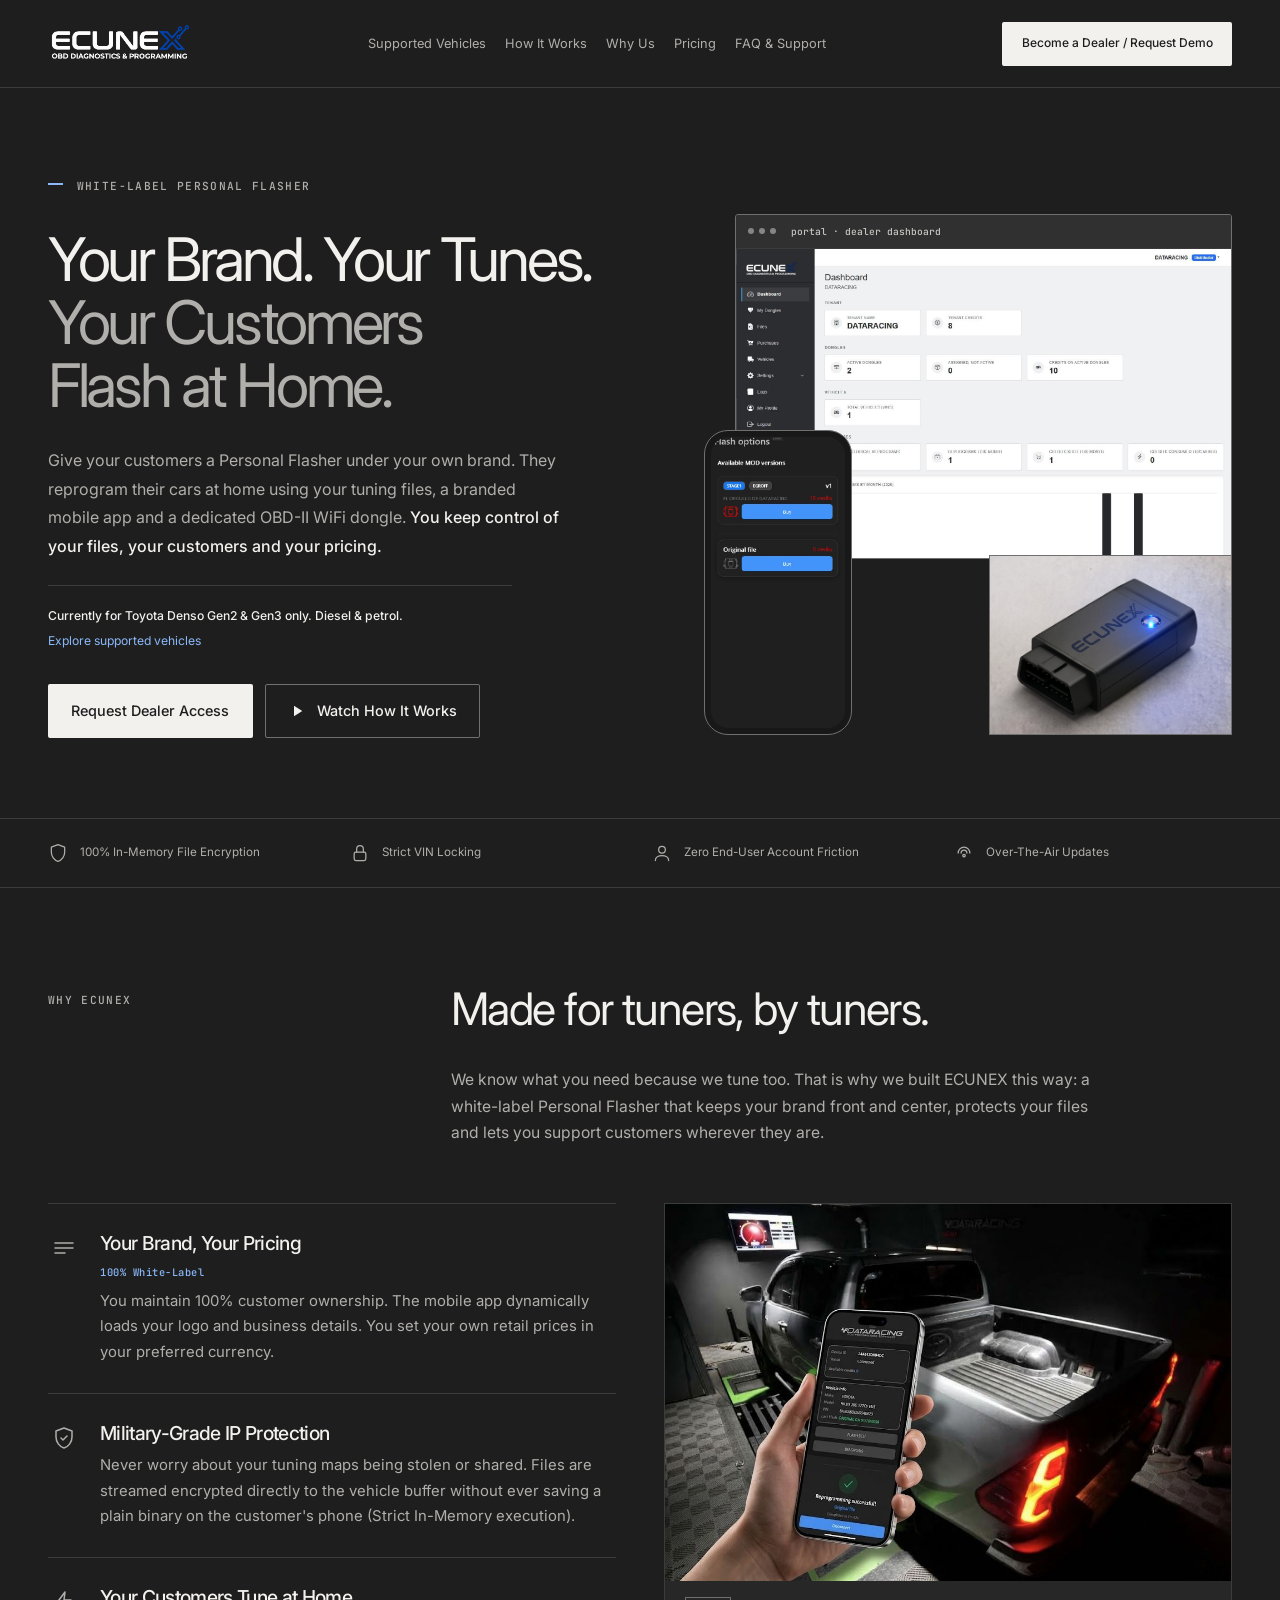
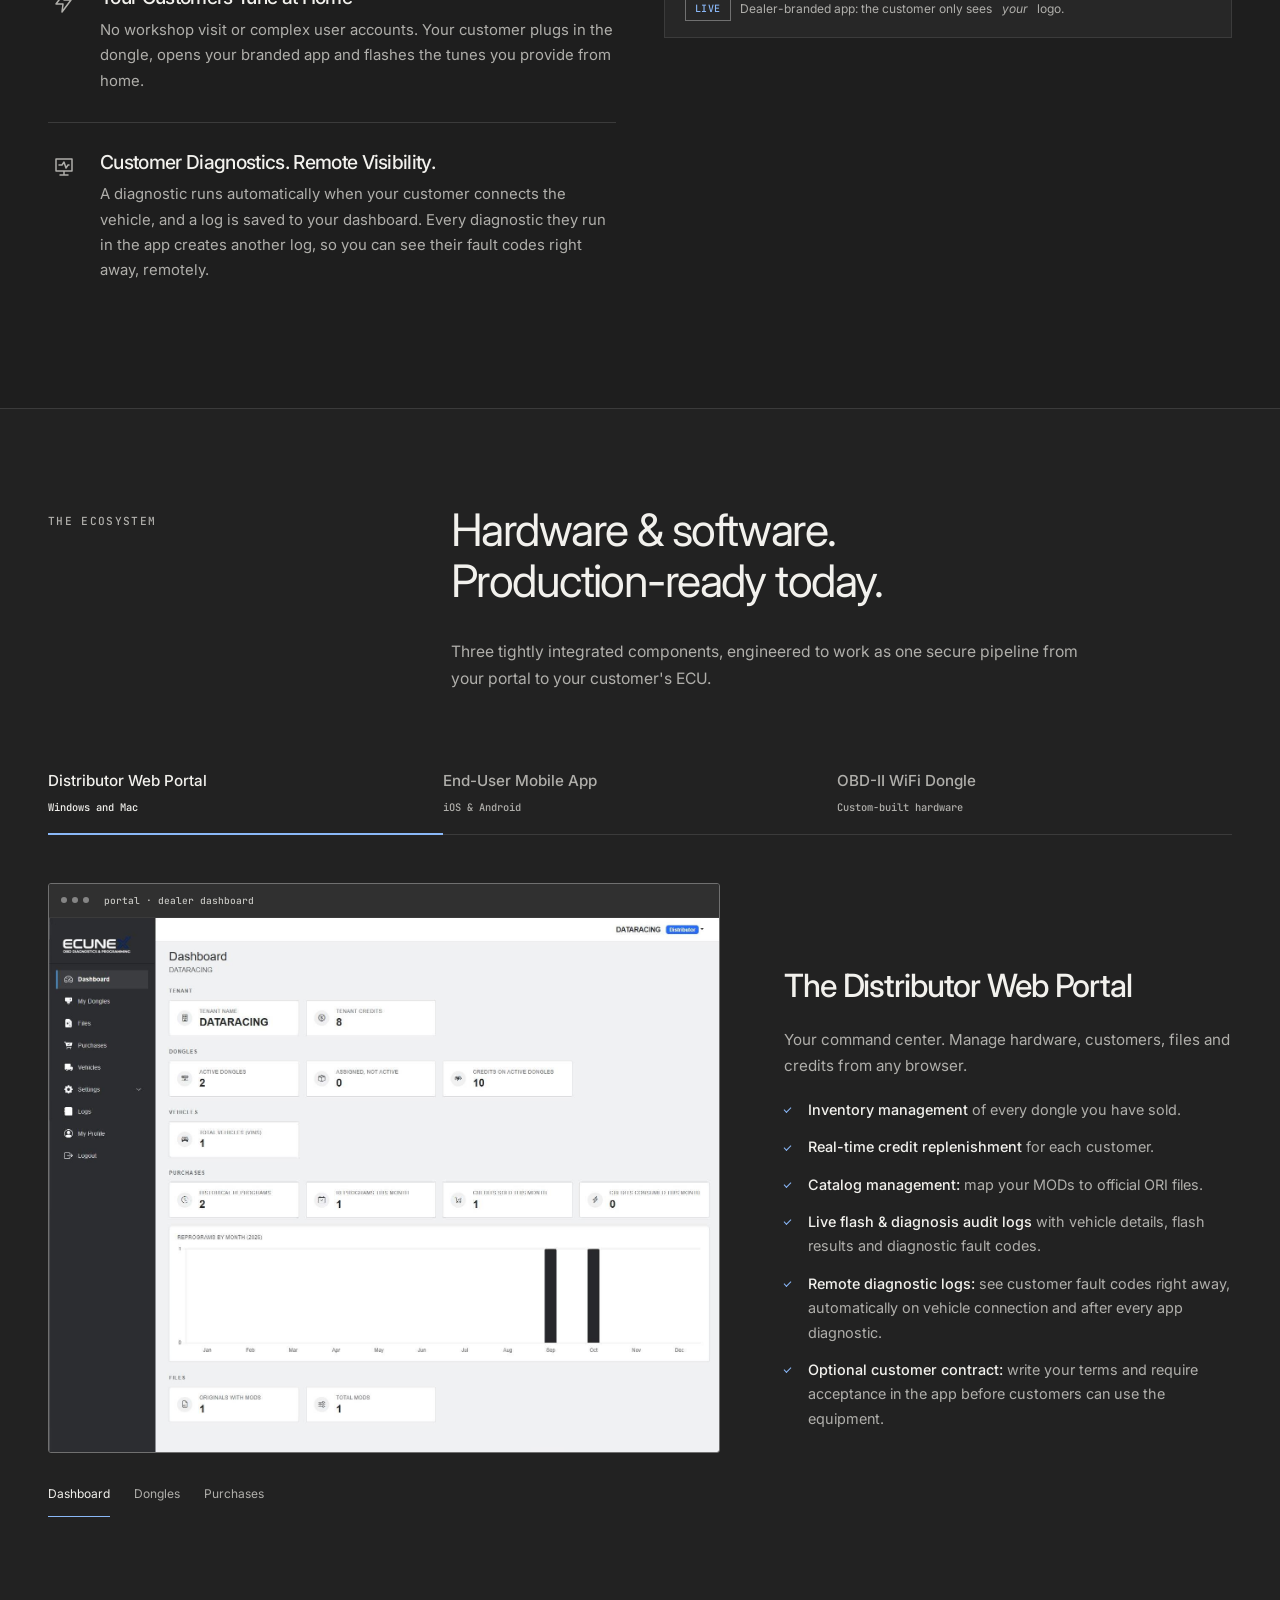
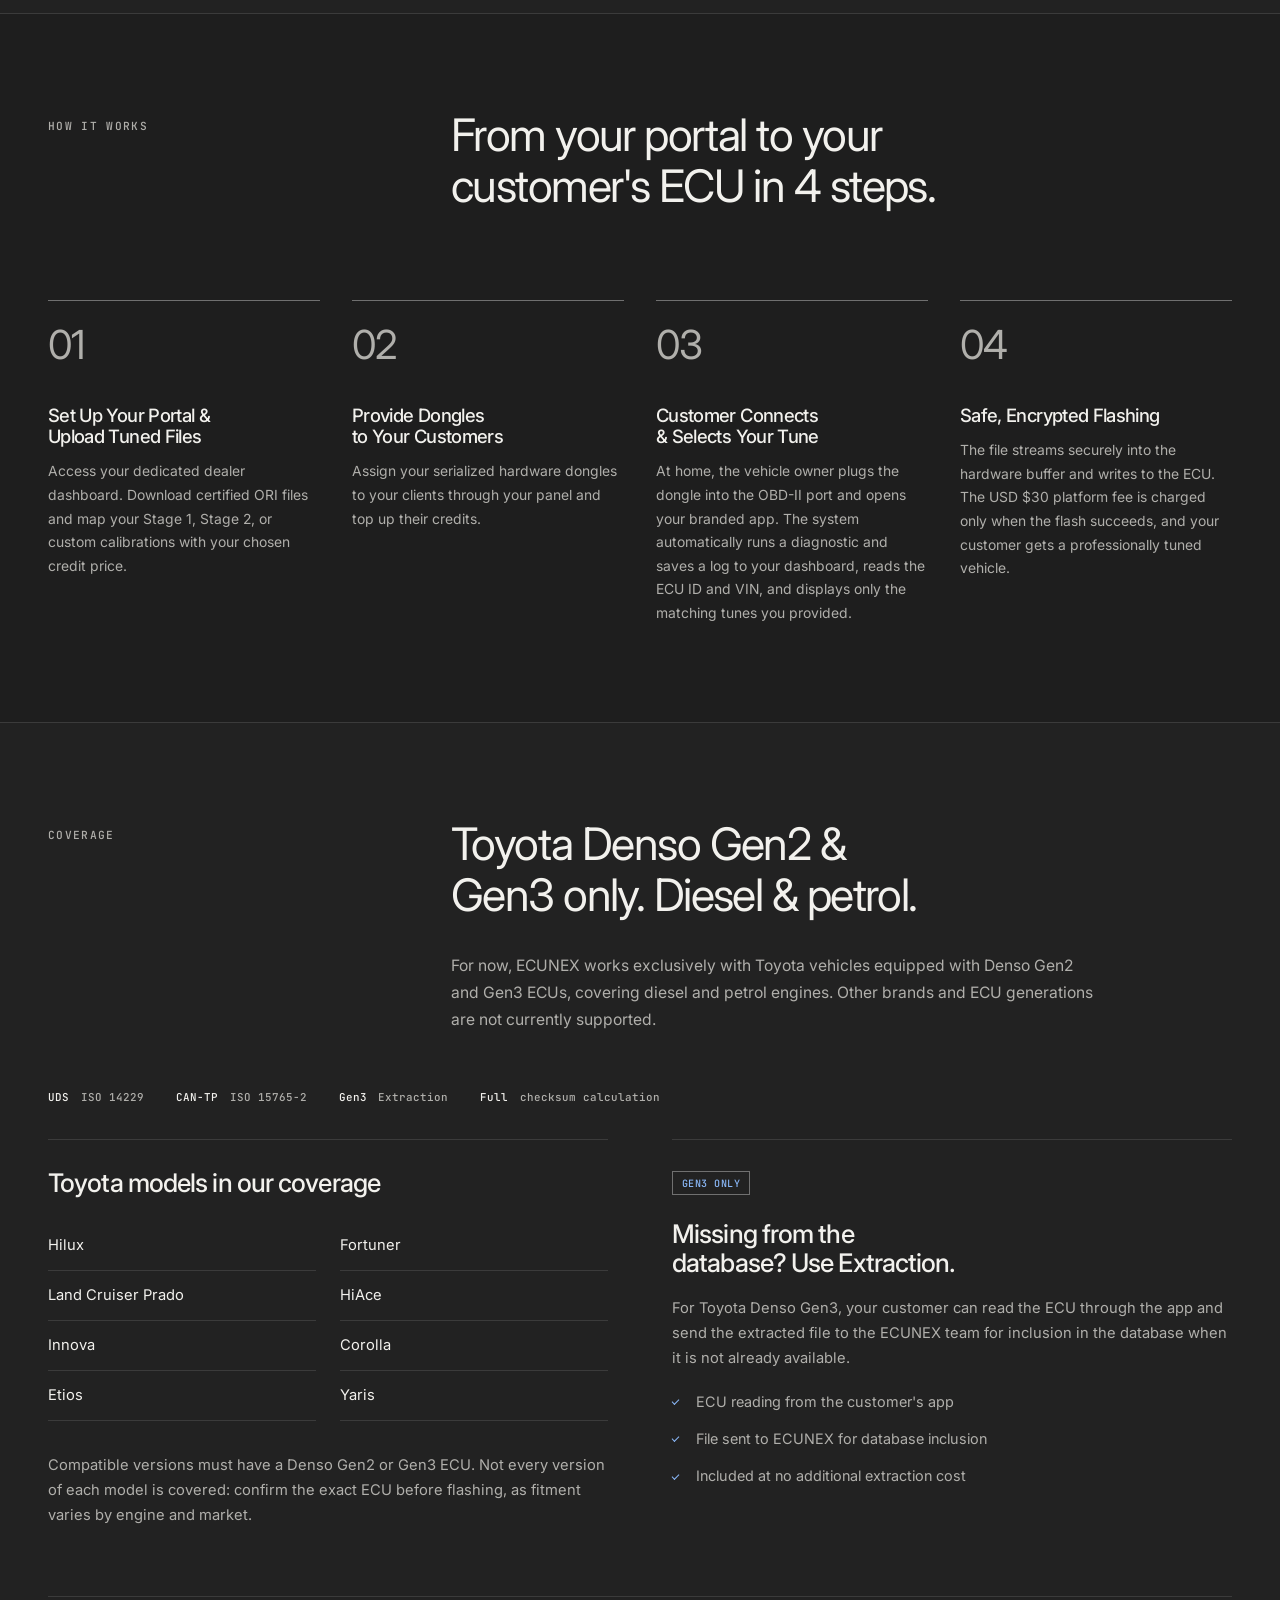
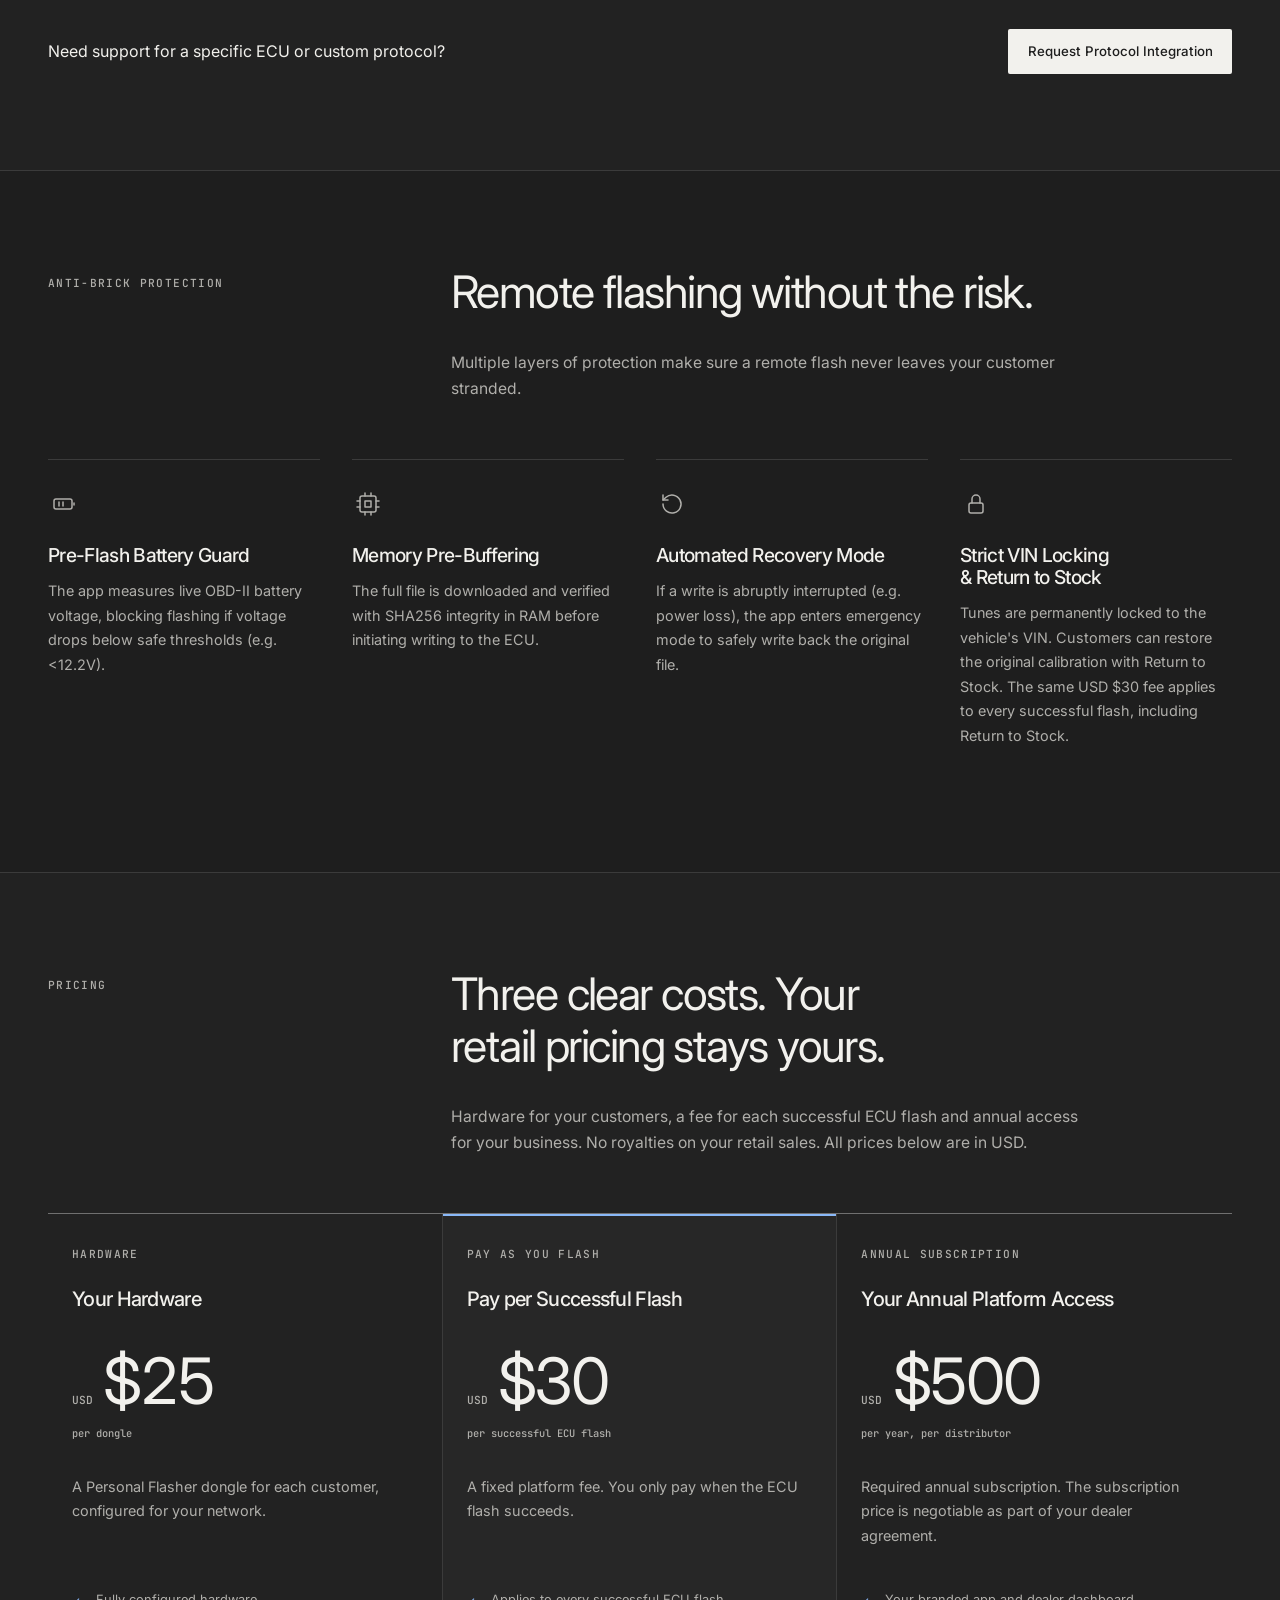
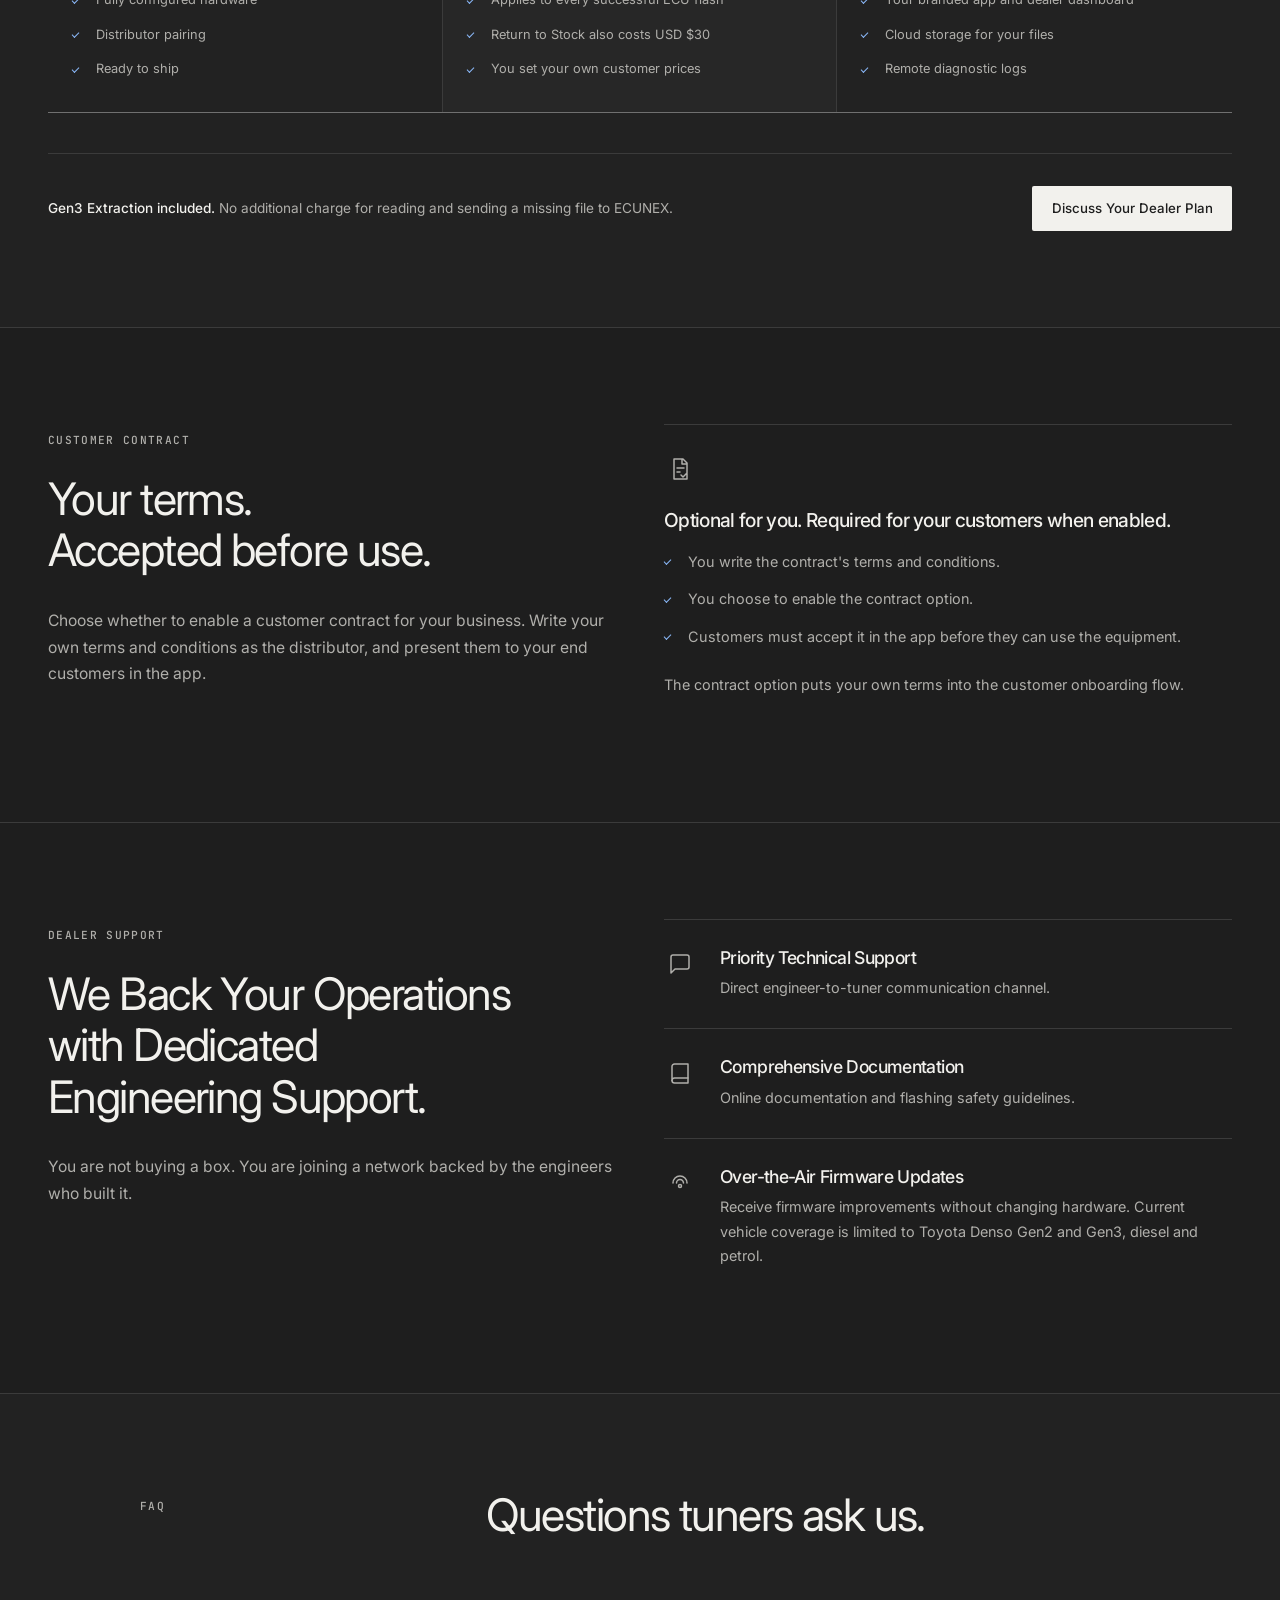
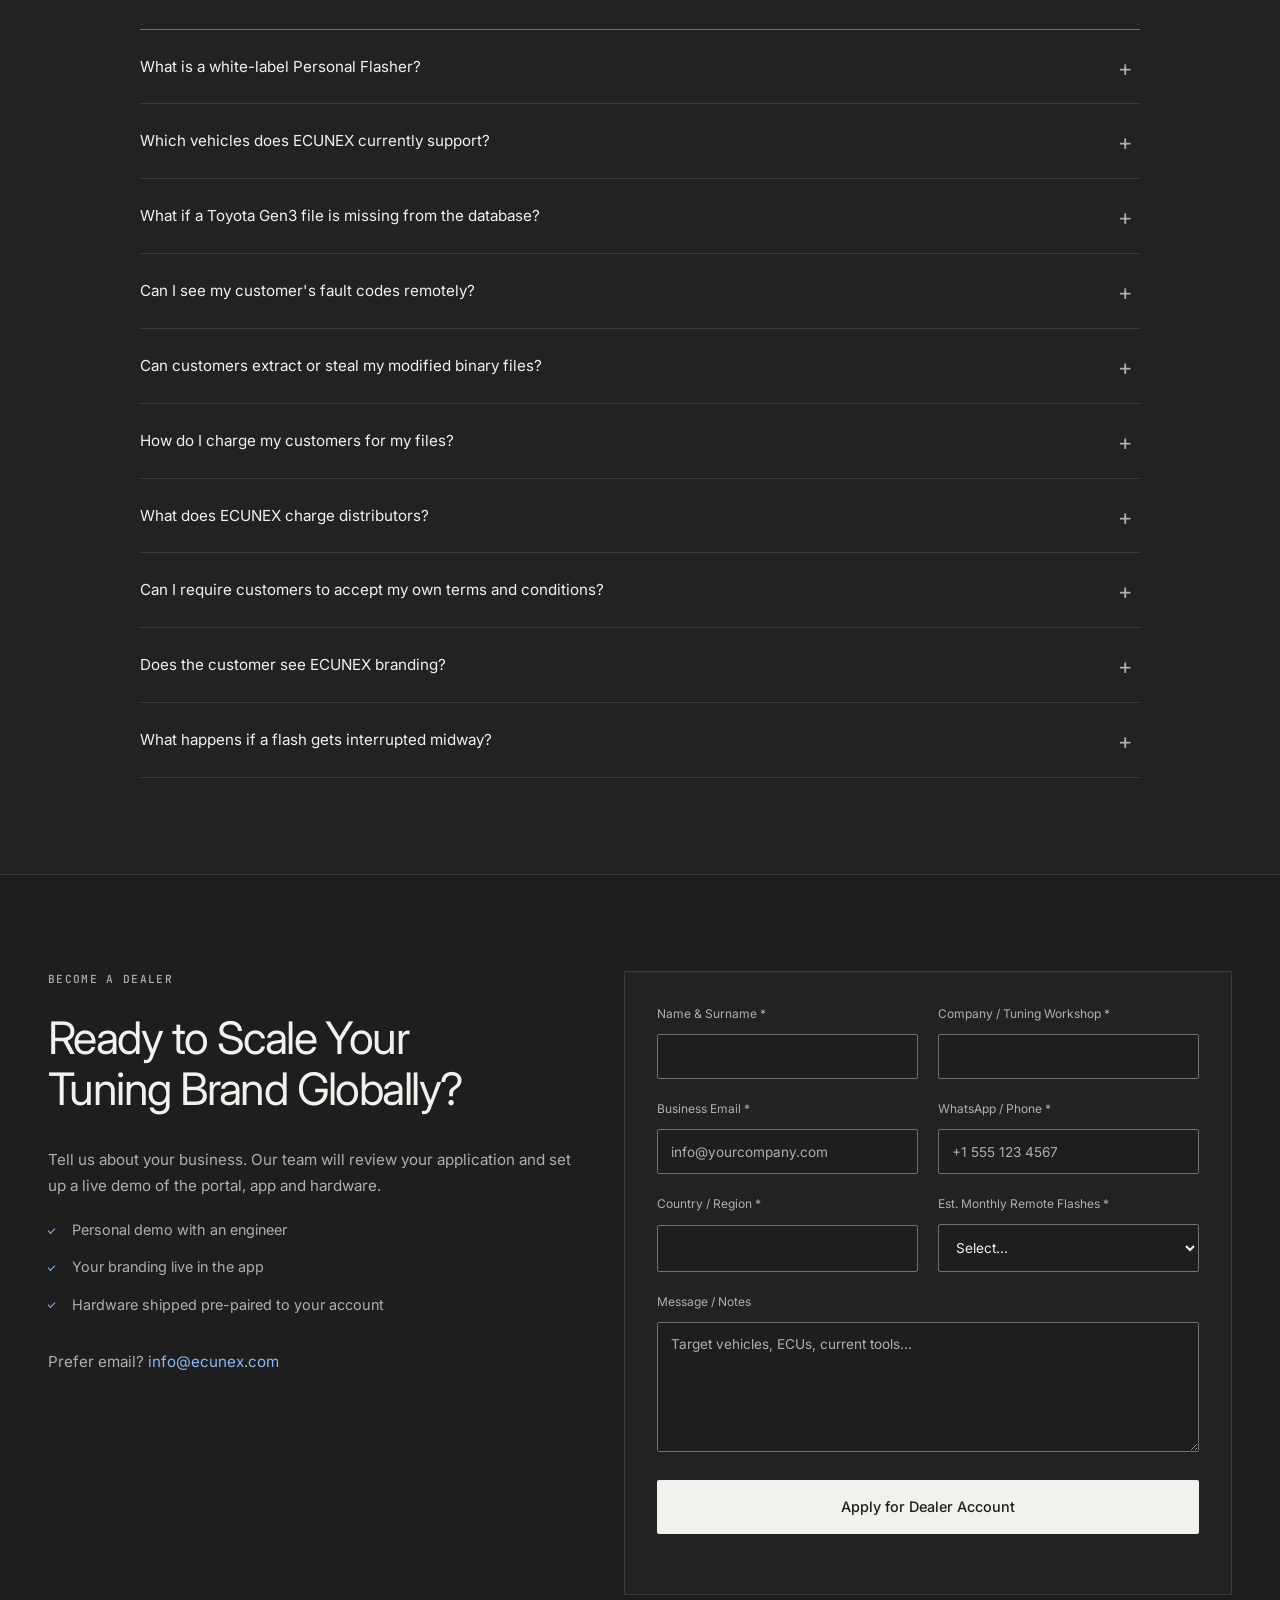
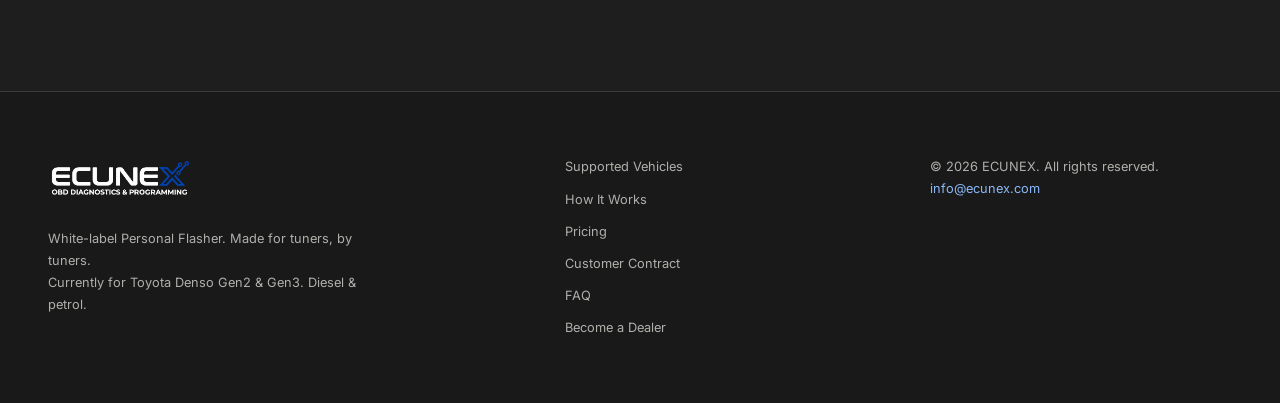
==== commit 1fb9355d: "Actualiza el sitio 2" ====
--- a/index.html
+++ b/index.html
@@ -5,7 +5,7 @@
   <meta name="viewport" content="width=device-width, initial-scale=1">
   <title>ECUNEX | White-Label Personal Flasher for Toyota Tuners</title>
   <meta name="description" content="Made for tuners, by tuners. A white-label Personal Flasher for Toyota Denso Gen2 and Gen3 diesel and petrol vehicles, with at-home flashing and remote diagnostic logs.">
-  <meta name="theme-color" content="#0b1120">
+  <meta name="theme-color" content="#1e1e1e">
   <link rel="canonical" href="https://www.ecunex.com/">
   <meta property="og:type" content="website">
   <meta property="og:title" content="ECUNEX | White-Label Personal Flasher for Toyota Tuners">
@@ -56,11 +56,10 @@
   <main id="main">
     <!-- ============ 1. HERO ============ -->
     <section class="hero" id="top">
-      <div class="hero-bg" aria-hidden="true"></div>
       <div class="container hero-grid">
         <div class="hero-copy">
-          <span class="eyebrow"><span class="dot"></span> White-label Personal Flasher</span>
-          <h1>Your Brand. Your Tunes. <span class="grad">Your Customers Flash at Home.</span></h1>
+          <span class="eyebrow">White-label Personal Flasher</span>
+          <h1>Your Brand. Your Tunes. <span class="hero-heading-secondary">Your Customers Flash at Home.</span></h1>
           <p class="lead">Give your customers a Personal Flasher under your own brand. They reprogram their cars at home using your tuning files, a branded mobile app and a dedicated OBD-II WiFi dongle. <strong>You keep control of your files, your customers and your pricing.</strong></p>
           <p class="hero-coverage"><strong>Currently for Toyota Denso Gen2 &amp; Gen3 only. Diesel &amp; petrol.</strong> <a href="#vehicles">Explore supported vehicles</a></p>
           <div class="hero-ctas">
--- a/css/styles.css
+++ b/css/styles.css
@@ -1,370 +1,359 @@
 :root {
-  --bg: #0b1120;
-  --bg-alt: #0f172a;
-  --surface: #111a2e;
-  --surface-2: #16223b;
-  --border: rgba(148, 163, 184, 0.14);
-  --border-strong: rgba(148, 163, 184, 0.28);
-  --text: #e2e8f0;
-  --muted: #94a3b8;
-  --accent: #22d3ee;
-  --accent-2: #3b82f6;
-  --neon: #39ff88;
-  --danger: #f87171;
-  --grad: linear-gradient(135deg, var(--accent) 0%, var(--accent-2) 100%);
-  --radius: 14px;
-  --shadow: 0 20px 50px -20px rgba(0, 0, 0, 0.7);
-  --font: "Inter", system-ui, -apple-system, "Segoe UI", Roboto, sans-serif;
+  color-scheme: dark;
+  --bg: #1e1e1e;
+  --bg-alt: #222222;
+  --surface: #272727;
+  --border: #3b3b3b;
+  --border-strong: #707070;
+  --text: #f2f1ed;
+  --muted: #b0afab;
+  --accent: #8ab8f8;
+  --accent-solid: #2463b9;
+  --danger: #f49a94;
+  --font: "Inter", system-ui, -apple-system, "Segoe UI", sans-serif;
   --mono: "JetBrains Mono", ui-monospace, Consolas, monospace;
-  --header-h: 72px;
+  --header-h: 88px;
 }
 
 *, *::before, *::after { box-sizing: border-box; }
-
-html { scroll-behavior: smooth; scroll-padding-top: calc(var(--header-h) + 12px); }
-
+html { scroll-behavior: smooth; scroll-padding-top: calc(var(--header-h) + 24px); }
 body {
   margin: 0;
-  font-family: var(--font);
-  font-size: 16px;
-  line-height: 1.6;
+  font: 400 16px/1.7 var(--font);
   color: var(--text);
   background: var(--bg);
   -webkit-font-smoothing: antialiased;
 }
-
+::selection { background: var(--accent-solid); color: #fff; }
 img { max-width: 100%; height: auto; display: block; }
-a { color: var(--accent); text-decoration: none; }
+a { color: var(--accent); text-decoration: none; text-underline-offset: .25em; }
 a:hover { text-decoration: underline; }
-h1, h2, h3 { line-height: 1.2; margin: 0 0 0.6em; letter-spacing: -0.02em; }
-p { margin: 0 0 1em; }
-
-.container { width: min(1200px, 100% - 2.5rem); margin-inline: auto; }
-.container.narrow { width: min(860px, 100% - 2.5rem); }
+h1, h2, h3 { margin: 0 0 .7em; font-weight: 500; line-height: 1.15; letter-spacing: -.035em; text-wrap: balance; }
+p { margin: 0 0 1.2em; }
+strong { font-weight: 600; }
+button, input, select, textarea { font: inherit; }
+button { color: inherit; }
+button, a, input, select, textarea { -webkit-tap-highlight-color: transparent; }
+[hidden] { display: none !important; }
+:focus-visible { outline: 2px solid var(--accent); outline-offset: 5px; }
+
+.container { width: min(1320px, 100% - 6rem); margin-inline: auto; }
+.container.narrow { width: min(1000px, 100% - 6rem); }
 .muted { color: var(--muted); }
-.sr-only { position: absolute; width: 1px; height: 1px; padding: 0; margin: -1px; overflow: hidden; clip: rect(0 0 0 0); border: 0; }
-.skip-link { position: absolute; left: -999px; top: 0; background: var(--accent); color: #000; padding: .5rem 1rem; z-index: 100; }
+.sr-only { position: absolute; width: 1px; height: 1px; padding: 0; margin: -1px; overflow: hidden; clip: rect(0, 0, 0, 0); border: 0; }
+.skip-link { position: absolute; left: -999px; top: 1rem; background: var(--text); color: var(--bg); padding: .75rem 1rem; z-index: 100; }
 .skip-link:focus { left: 1rem; }
-:focus-visible { outline: 2px solid var(--accent); outline-offset: 3px; }
-
-/* ---------- Buttons ---------- */
+
+/* Navigation and actions */
 .btn {
-  display: inline-flex; align-items: center; justify-content: center; gap: .5rem;
-  padding: .65rem 1.15rem; border-radius: 10px;
-  font: 600 .92rem/1.2 var(--font); white-space: nowrap;
-  border: 1px solid transparent; cursor: pointer;
-  transition: transform .15s ease, box-shadow .2s ease, background .2s ease, border-color .2s ease;
-}
-.btn:hover { text-decoration: none; transform: translateY(-1px); }
-.btn-primary { background: var(--grad); color: #04121c; box-shadow: 0 0 0 0 rgba(34, 211, 238, 0); }
-.btn-primary:hover { box-shadow: 0 8px 30px -6px rgba(34, 211, 238, .55); }
-.btn-ghost { color: var(--text); background: transparent; border-color: var(--border-strong); }
-.btn-ghost:hover { border-color: var(--accent); color: var(--accent); }
-.btn-outline { color: var(--accent); border-color: rgba(34, 211, 238, .5); background: rgba(34, 211, 238, .06); }
-.btn-outline:hover { background: rgba(34, 211, 238, .14); }
-.btn-lg { padding: .9rem 1.5rem; font-size: 1rem; }
+  display: inline-flex; align-items: center; justify-content: center; gap: .65rem;
+  min-height: 44px; padding: .75rem 1.15rem; border: 1px solid transparent; border-radius: 2px;
+  font: 500 .83rem/1.4 var(--font); text-align: center; white-space: normal; cursor: pointer;
+  transition: background .18s ease, color .18s ease, border-color .18s ease;
+}
+.btn:hover { text-decoration: none; }
+.btn-primary { background: var(--text); color: var(--bg); }
+.btn-primary:hover { background: #d7d7d2; }
+.btn-ghost { color: var(--text); background: transparent; border-color: var(--border); }
+.btn-ghost:hover, .btn-outline:hover { border-color: var(--text); background: #303030; }
+.btn-outline { color: var(--text); border-color: var(--border-strong); background: transparent; }
+.btn-lg { padding: 1rem 1.4rem; font-size: .9rem; }
 .btn-block { width: 100%; }
-.btn:disabled { opacity: .6; cursor: progress; transform: none; }
+.btn:disabled { opacity: .6; cursor: progress; }
 .btn.loading::after {
-  content: ""; width: 16px; height: 16px; border-radius: 50%;
+  content: ""; width: 16px; height: 16px; flex-shrink: 0; border-radius: 50%;
   border: 2px solid currentColor; border-right-color: transparent; animation: spin .7s linear infinite;
 }
 @keyframes spin { to { transform: rotate(360deg); } }
-
-/* ---------- Header ---------- */
 .site-header {
   position: sticky; top: 0; z-index: 50; height: var(--header-h);
-  background: rgba(11, 17, 32, .6); backdrop-filter: blur(14px);
-  border-bottom: 1px solid transparent; transition: border-color .2s, background .2s;
-}
-.site-header.scrolled { background: rgba(11, 17, 32, .92); border-bottom-color: var(--border); }
+  background: var(--bg); border-bottom: 1px solid var(--border);
+}
+.site-header.scrolled { background: #1e1e1ef5; }
 .header-inner { height: 100%; display: flex; align-items: center; gap: 1.5rem; }
-/* Brightens the navy "X" of the logo so it stays visible on the dark background */
-.brand img, .footer-inner img { filter: brightness(2.4) drop-shadow(0 0 6px rgba(59, 130, 246, .45)); }
-.brand img { height: 44px; width: auto; }
-.main-nav { display: flex; gap: 1.4rem; margin-inline: auto; }
-.main-nav > a { color: var(--muted); font-size: .92rem; font-weight: 500; }
+.brand { flex-shrink: 0; }
+.brand img { width: 144px; height: auto; }
+.brand img, .footer-inner img { filter: brightness(1.75); }
+.main-nav { display: flex; gap: 1.6rem; margin-inline: auto; }
+.main-nav > a { color: var(--muted); font-size: .8rem; white-space: nowrap; }
 .main-nav > a:hover { color: var(--text); text-decoration: none; }
 .header-ctas { display: flex; gap: .6rem; }
+.header-ctas .btn { white-space: nowrap; }
 .nav-ctas-mobile { display: none; }
-.nav-toggle { display: none; background: none; border: 0; padding: .5rem; cursor: pointer; margin-left: auto; }
-.nav-toggle span { display: block; width: 24px; height: 2px; background: var(--text); margin: 5px 0; transition: transform .2s, opacity .2s; }
-
-/* ---------- Hero ---------- */
-.hero { position: relative; overflow: hidden; padding-top: 4rem; }
-.hero-bg {
-  position: absolute; inset: 0; z-index: -1;
-  background:
-    radial-gradient(60% 50% at 80% 20%, rgba(59, 130, 246, .22), transparent 70%),
-    radial-gradient(40% 40% at 10% 80%, rgba(34, 211, 238, .12), transparent 70%),
-    linear-gradient(var(--bg), var(--bg-alt));
-}
-.hero-bg::after {
-  content: ""; position: absolute; inset: 0;
-  background-image: linear-gradient(rgba(148, 163, 184, .06) 1px, transparent 1px), linear-gradient(90deg, rgba(148, 163, 184, .06) 1px, transparent 1px);
-  background-size: 48px 48px;
-  mask-image: radial-gradient(ellipse at center, #000 30%, transparent 75%);
-}
-.hero-grid { display: grid; grid-template-columns: 1fr 1.1fr; gap: 3rem; align-items: center; padding-bottom: 4rem; }
-.eyebrow {
-  display: inline-flex; align-items: center; gap: .5rem;
-  padding: .35rem .8rem; border-radius: 999px; font-size: .8rem; font-weight: 600; letter-spacing: .04em; text-transform: uppercase;
-  color: var(--accent); background: rgba(34, 211, 238, .08); border: 1px solid rgba(34, 211, 238, .25);
-}
-.dot { width: 8px; height: 8px; border-radius: 50%; background: var(--neon); box-shadow: 0 0 10px var(--neon); animation: pulse 2s infinite; }
-@keyframes pulse { 50% { opacity: .35; } }
-.hero h1 { font-size: clamp(2rem, 3.4vw, 2.9rem); font-weight: 800; margin-top: 1.2rem; }
-.grad { background: var(--grad); -webkit-background-clip: text; background-clip: text; color: transparent; }
-.lead { font-size: 1.12rem; color: var(--muted); max-width: 58ch; }
-.lead strong { color: var(--text); }
-.hero-coverage { color: var(--muted); font-size: .95rem; }
-.hero-coverage strong { color: var(--accent); }
-.hero-ctas { display: flex; flex-wrap: wrap; gap: .8rem; margin-top: 1.8rem; }
-
-.hero-visual { position: relative; aspect-ratio: 1.25; }
-.hero-laptop { position: absolute; top: 0; right: 0; width: 88%; transform: perspective(1400px) rotateY(-8deg) rotateX(3deg); }
+.nav-toggle { display: none; background: none; border: 0; padding: .6rem; cursor: pointer; margin-left: auto; }
+.nav-toggle span { display: block; width: 24px; height: 1px; background: var(--text); margin: 6px 0; transition: transform .18s, opacity .18s; }
+
+/* Opening composition */
+.hero { padding-top: clamp(3.5rem, 7vw, 7rem); }
+.hero-grid { display: grid; grid-template-columns: 1.12fr 1fr; gap: clamp(2rem, 5vw, 5rem); align-items: center; padding-bottom: 5rem; }
+.hero-copy { min-width: 0; }
+.eyebrow, .kicker, .price-label {
+  display: block; font: 500 .7rem/1.6 var(--mono); letter-spacing: .12em; text-transform: uppercase; color: var(--muted);
+}
+.eyebrow { margin-bottom: 2rem; padding-left: 1.8rem; position: relative; }
+.eyebrow::before { content: ""; position: absolute; left: 0; top: .5em; width: 15px; height: 2px; background: var(--accent); }
+.hero h1 { font-size: clamp(2.9rem, 4.7vw, 4.7rem); font-weight: 400; line-height: 1.05; letter-spacing: -.055em; margin-bottom: 1.8rem; }
+.hero-heading-secondary { display: block; color: var(--muted); }
+.lead { font-size: 1rem; color: var(--muted); max-width: 52ch; line-height: 1.8; }
+.lead strong { font-weight: 500; color: var(--text); }
+.hero-coverage { font-size: .76rem; line-height: 1.7; margin-top: 1.5rem; padding-top: 1.25rem; border-top: 1px solid var(--border); max-width: 58ch; }
+.hero-coverage strong { display: block; font-weight: 500; color: var(--text); }
+.hero-coverage a { display: inline-block; margin-top: .3rem; }
+.hero-ctas { display: flex; flex-wrap: wrap; gap: .75rem; margin-top: 2rem; }
+.hero-visual { position: relative; aspect-ratio: 1 / 1.05; min-width: 0; }
+.hero-laptop { position: absolute; top: 6%; right: 0; width: 94%; }
 .hero-phone { position: absolute; left: 0; bottom: 0; width: 28%; z-index: 2; }
-.hero-dongle {
-  position: absolute; right: 2%; bottom: 0; width: 34%; z-index: 3;
-  border-radius: 16px; overflow: hidden; border: 1px solid var(--border-strong);
-  box-shadow: var(--shadow), 0 0 40px -10px rgba(59, 130, 246, .7);
-}
-
-/* Browser mockup */
-.browser { border-radius: 12px; overflow: hidden; background: var(--surface); border: 1px solid var(--border-strong); box-shadow: var(--shadow), 0 0 60px -25px rgba(59, 130, 246, .6); }
-.browser-bar { display: flex; align-items: center; gap: 6px; padding: 9px 12px; background: #1b2438; border-bottom: 1px solid var(--border); }
-.browser-bar span { width: 10px; height: 10px; border-radius: 50%; background: #475569; }
-.browser-bar span:nth-child(1) { background: #f87171; }
-.browser-bar span:nth-child(2) { background: #fbbf24; }
-.browser-bar span:nth-child(3) { background: #34d399; }
-.browser-bar em { margin-left: 12px; font: 500 .72rem var(--mono); font-style: normal; color: var(--muted); background: rgba(0, 0, 0, .25); padding: 2px 10px; border-radius: 6px; flex: 1; max-width: 300px; }
-.shot { overflow: hidden; background: #f1f3f5; }
+.hero-dongle { position: absolute; right: 0; bottom: 0; width: 46%; border: 1px solid var(--border-strong); overflow: hidden; }
+.hero-dongle img { aspect-ratio: 1.35; object-fit: cover; }
+.browser { overflow: hidden; background: var(--surface); border: 1px solid var(--border-strong); border-radius: 3px; }
+.browser-bar { display: flex; align-items: center; gap: 5px; padding: 10px 12px; background: #303030; border-bottom: 1px solid var(--border); }
+.browser-bar span { width: 6px; height: 6px; border-radius: 50%; background: #858585; flex-shrink: 0; }
+.browser-bar em { margin-left: 10px; font: 500 .6rem var(--mono); font-style: normal; color: #c5c5c1; }
+.shot { overflow: hidden; background: #ededed; }
 .shot img { width: 100%; }
 .shot.fixed-ratio { aspect-ratio: 16 / 10; }
-
-/* Phone mockup */
-.phone { margin: 0; padding: 8px; border-radius: 34px; background: linear-gradient(145deg, #2a3346, #0d1220); border: 1px solid var(--border-strong); box-shadow: var(--shadow), inset 0 0 0 2px #05080f; }
-.phone-screen { position: relative; border-radius: 26px; overflow: hidden; aspect-ratio: 408 / 888; background: #1e1e1e; }
+.phone { margin: 0; padding: 6px; border-radius: 24px; background: #181818; border: 1px solid var(--border-strong); }
+.phone-screen { border-radius: 18px; overflow: hidden; aspect-ratio: 408 / 888; background: var(--bg); }
 .phone-screen img { width: 100%; height: 100%; object-fit: cover; object-position: bottom; }
-
-/* Trust bar */
-.trust-bar { border-block: 1px solid var(--border); background: rgba(15, 23, 42, .8); }
-.trust-inner { display: flex; flex-wrap: wrap; justify-content: space-between; gap: 1rem 2rem; padding-block: 1.1rem; }
-.trust-inner span { display: inline-flex; align-items: center; gap: .55rem; font-weight: 600; font-size: .9rem; color: #cbd5e1; }
-.trust-inner svg, .icon svg, .search svg { width: 20px; height: 20px; fill: none; stroke: var(--accent); stroke-width: 2; stroke-linecap: round; stroke-linejoin: round; flex-shrink: 0; }
-
-/* ---------- Sections ---------- */
-.section { padding: 6rem 0; }
-.section-alt { background: var(--bg-alt); border-block: 1px solid var(--border); }
-.section-head { text-align: center; max-width: 760px; margin: 0 auto 3rem; }
-.section-head.left { text-align: left; margin-inline: 0; }
-.section-head h2 { font-size: clamp(1.7rem, 3vw, 2.4rem); font-weight: 800; }
-.section-head p { color: var(--muted); font-size: 1.05rem; }
-.kicker { display: inline-block; font: 500 .78rem var(--mono); letter-spacing: .14em; text-transform: uppercase; color: var(--accent); margin-bottom: .8rem; }
-
-.card { background: linear-gradient(180deg, var(--surface-2), var(--surface)); border: 1px solid var(--border); border-radius: var(--radius); padding: 1.6rem; }
-.icon { display: grid; place-items: center; width: 44px; height: 44px; border-radius: 10px; background: rgba(34, 211, 238, .08); border: 1px solid rgba(34, 211, 238, .25); flex-shrink: 0; }
-.icon svg { width: 22px; height: 22px; }
-
-.pill { display: inline-block; padding: .15rem .6rem; border-radius: 999px; font-size: .72rem; font-weight: 700; letter-spacing: .03em; background: rgba(34, 211, 238, .12); color: var(--accent); border: 1px solid rgba(34, 211, 238, .3); }
-.pill-ok { background: rgba(57, 255, 136, .1); color: var(--neon); border-color: rgba(57, 255, 136, .35); }
-
-.check-list { list-style: none; padding: 0; margin: 1rem 0 1.4rem; display: grid; gap: .6rem; }
-.check-list li { position: relative; padding-left: 1.8rem; color: #cbd5e1; }
-.check-list li::before {
-  content: ""; position: absolute; left: 0; top: .3em; width: 1.1rem; height: 1.1rem; border-radius: 50%;
-  background: rgba(57, 255, 136, .12) url("data:image/svg+xml,%3Csvg xmlns='http://www.w3.org/2000/svg' viewBox='0 0 24 24' fill='none' stroke='%2339ff88' stroke-width='3' stroke-linecap='round' stroke-linejoin='round'%3E%3Cpath d='m6 12 4 4 8-8'/%3E%3C/svg%3E") center / 70% no-repeat;
-}
+.trust-bar { border-block: 1px solid var(--border); }
+.trust-inner { display: grid; grid-template-columns: repeat(4, minmax(0, 1fr)); gap: 1.5rem; padding-block: 1.5rem; }
+.trust-inner > span { display: flex; align-items: center; gap: .75rem; color: var(--muted); font-size: .73rem; line-height: 1.5; }
+.trust-inner svg, .icon svg { width: 20px; height: 20px; fill: none; stroke: currentColor; stroke-width: 1.5; stroke-linecap: round; stroke-linejoin: round; flex-shrink: 0; }
+
+/* Editorial section hierarchy */
+.section { padding: clamp(4rem, 7.5vw, 7rem) 0; border-bottom: 1px solid var(--border); }
+.section-alt { background: var(--bg-alt); }
+.section-head { display: grid; grid-template-columns: 1fr 2.2fr; gap: 0 3rem; margin: 0 0 3.5rem; }
+.section-head .kicker { grid-column: 1; grid-row: 1; padding-top: .5rem; }
+.section-head h2 { grid-column: 2; font-size: clamp(2rem, 3.5vw, 3.4rem); font-weight: 400; max-width: 24ch; }
+.section-head p { grid-column: 2; color: var(--muted); font-size: .98rem; max-width: 65ch; margin: 0; }
+.section-head.left { display: block; margin: 0; }
+.section-head.left .kicker { margin-bottom: 1.5rem; }
+.section-head.left h2 { max-width: 20ch; }
+.card { min-width: 0; background: transparent; border-top: 1px solid var(--border); padding: 1.75rem 0; }
+.icon { display: grid; place-items: center; width: 32px; height: 32px; color: var(--muted); flex-shrink: 0; }
+.icon svg { width: 24px; height: 24px; }
+.pill { display: inline-block; padding: .2rem .55rem; font: 500 .63rem/1.5 var(--mono); text-transform: uppercase; letter-spacing: .05em; color: var(--accent); border: 1px solid var(--border-strong); }
+.check-list { list-style: none; padding: 0; margin: 1.2rem 0 0; display: grid; gap: .8rem; }
+.check-list li { position: relative; padding-left: 1.5rem; color: var(--muted); font-size: .9rem; }
+.check-list strong { color: var(--text); font-weight: 500; }
+.check-list li::before { content: ""; position: absolute; left: 0; top: .65em; width: 7px; height: 4px; border-left: 1px solid var(--accent); border-bottom: 1px solid var(--accent); transform: rotate(-45deg); }
 
 /* Value proposition */
-.split { display: grid; grid-template-columns: 1fr 1fr; gap: 2.5rem; align-items: center; }
-.pillars { display: grid; gap: 1rem; }
-.pillar { display: flex; gap: 1.1rem; transition: border-color .2s, transform .2s; }
-.pillar:hover { border-color: rgba(34, 211, 238, .4); transform: translateX(4px); }
-.pillar h3 { font-size: 1.15rem; margin-bottom: .4rem; }
-.pillar h3 small { display: block; font: 500 .75rem var(--mono); color: var(--accent); letter-spacing: .08em; text-transform: uppercase; margin-top: .3rem; }
-.pillar p { color: var(--muted); margin: 0; }
-.feature-photo { position: relative; margin: 0; border-radius: var(--radius); overflow: hidden; border: 1px solid var(--border-strong); box-shadow: var(--shadow); }
-.feature-photo figcaption {
-  position: absolute; left: 1rem; right: 1rem; bottom: 1rem; display: flex; gap: .6rem; align-items: center;
-  padding: .7rem 1rem; border-radius: 10px; background: rgba(11, 17, 32, .8); backdrop-filter: blur(8px); font-size: .9rem; border: 1px solid var(--border);
-}
-
-/* Tabs */
-.tabs { display: grid; grid-template-columns: repeat(3, 1fr); gap: .75rem; margin-bottom: 2rem; }
+.split { display: grid; grid-template-columns: 1fr 1fr; gap: 5rem; align-items: start; }
+.pillars { display: grid; }
+.pillar { display: flex; gap: 1.25rem; }
+.pillar h3 { font-size: 1.2rem; margin-bottom: .6rem; }
+.pillar h3 small { display: block; font: 500 .65rem var(--mono); color: var(--accent); letter-spacing: .05em; margin-top: .7rem; }
+.pillar p { color: var(--muted); margin: 0; font-size: .93rem; }
+.feature-photo { margin: 0; border: 1px solid var(--border); }
+.feature-photo > img { width: 100%; }
+.feature-photo figcaption { display: flex; flex-wrap: wrap; align-items: center; gap: .6rem; padding: 1rem 1.25rem; color: var(--muted); font-size: .75rem; background: var(--surface); }
+
+/* Product interface */
+.tabs { display: grid; grid-template-columns: repeat(3, minmax(0, 1fr)); margin-bottom: 3rem; border-bottom: 1px solid var(--border); }
 .tabs [role="tab"] {
-  text-align: left; padding: 1rem 1.2rem; border-radius: 12px; cursor: pointer;
-  background: var(--surface); border: 1px solid var(--border); color: var(--muted); font-family: var(--font);
-  transition: border-color .2s, background .2s, color .2s;
-}
-.tabs [role="tab"] strong { display: block; font-size: 1rem; color: var(--text); }
-.tabs [role="tab"] span { font: 500 .75rem var(--mono); }
-.tabs [role="tab"]:hover { border-color: var(--border-strong); }
-.tabs [role="tab"][aria-selected="true"] { border-color: var(--accent); background: rgba(34, 211, 238, .07); box-shadow: inset 0 -3px 0 var(--accent); }
-.tabs [role="tab"][aria-selected="true"] span { color: var(--accent); }
-.tab-panel { animation: fade .35s ease; }
-@keyframes fade { from { opacity: 0; transform: translateY(8px); } }
-.panel-grid { display: grid; grid-template-columns: 1.5fr 1fr; gap: 2.5rem; align-items: center; }
-.panel-copy h3 { font-size: 1.6rem; }
-.panel-copy p { color: var(--muted); }
-.thumbs { display: flex; flex-wrap: wrap; gap: .5rem; margin-top: 1rem; }
-.thumbs button { font: 500 .85rem var(--font); padding: .45rem .9rem; border-radius: 8px; cursor: pointer; color: var(--muted); background: var(--surface); border: 1px solid var(--border); }
-.thumbs button[aria-pressed="true"] { color: var(--accent); border-color: var(--accent); }
-.phones-row { display: grid; grid-template-columns: repeat(5, 1fr); gap: 1.2rem; }
-.phone.small { border-radius: 26px; padding: 6px; }
-.phone.small .phone-screen { border-radius: 20px; }
-.phone.small figcaption { text-align: center; font: 500 .78rem var(--mono); color: var(--muted); padding: .6rem 0 .3rem; }
-.feature-chips { list-style: none; padding: 0; margin: 2rem 0 0; display: flex; flex-wrap: wrap; justify-content: center; gap: .7rem; }
-.feature-chips li { padding: .55rem 1rem; border-radius: 999px; background: var(--surface); border: 1px solid var(--border-strong); font-size: .9rem; font-weight: 500; }
-.feature-chips li::before { content: "● "; color: var(--neon); }
-.dongle-photo { border-radius: var(--radius); overflow: hidden; border: 1px solid var(--border-strong); box-shadow: var(--shadow), 0 0 80px -30px rgba(59, 130, 246, .8); }
-
-/* Timeline */
-.timeline { list-style: none; padding: 0; margin: 0; display: grid; grid-template-columns: repeat(4, 1fr); gap: 1.2rem; position: relative; counter-reset: step; }
-.timeline::before { content: ""; position: absolute; top: 28px; left: 8%; right: 8%; height: 2px; background: linear-gradient(90deg, transparent, var(--accent), var(--accent-2), transparent); opacity: .5; }
-.timeline li { position: relative; padding: 1.5rem; padding-top: 4.5rem; background: var(--surface); border: 1px solid var(--border); border-radius: var(--radius); }
-.step-num {
-  position: absolute; top: 0; left: 1.5rem; transform: translateY(-1px);
-  display: grid; place-items: center; width: 56px; height: 56px; border-radius: 14px;
-  font: 500 1.1rem var(--mono); color: #04121c; background: var(--grad); box-shadow: 0 0 30px -6px rgba(34, 211, 238, .7);
-}
-.timeline h3 { font-size: 1.1rem; }
-.timeline p { color: var(--muted); font-size: .95rem; margin: 0; }
-
-/* Vehicles */
-.protocol-badges { display: flex; flex-wrap: wrap; justify-content: center; gap: .7rem; margin-bottom: 2rem; }
-.badge { padding: .5rem .9rem; border-radius: 10px; font: 500 .85rem var(--mono); color: var(--muted); background: var(--surface); border: 1px solid var(--border-strong); }
-.badge b { color: var(--accent); margin-right: .3rem; }
-.coverage-grid { display: grid; grid-template-columns: repeat(2, minmax(0, 1fr)); gap: 1.5rem; }
-.coverage-card h3 { font-size: 1.4rem; }
-.coverage-card > .pill { margin-bottom: 1rem; }
+  position: relative; min-width: 0; text-align: left; padding: 1.25rem 1rem 1.25rem 0; cursor: pointer;
+  background: transparent; border: 0; color: var(--muted); transition: color .18s ease;
+}
+.tabs [role="tab"] strong { display: block; font-size: .95rem; font-weight: 500; }
+.tabs [role="tab"] span { display: block; margin-top: .35rem; font: 500 .65rem var(--mono); }
+.tabs [role="tab"]:hover { color: var(--text); }
+.tabs [role="tab"][aria-selected="true"] { color: var(--text); }
+.tabs [role="tab"][aria-selected="true"]::after { content: ""; position: absolute; bottom: -1px; left: 0; right: 0; height: 2px; background: var(--accent); }
+.tab-panel { animation: fade .2s ease; }
+@keyframes fade { from { opacity: .5; } to { opacity: 1; } }
+.panel-grid { display: grid; grid-template-columns: 1.5fr 1fr; gap: 4rem; align-items: center; }
+.panel-grid > * { min-width: 0; }
+.panel-copy h3 { font-size: clamp(1.6rem, 2.5vw, 2.2rem); }
+.panel-copy p { color: var(--muted); font-size: .95rem; }
+.thumbs { display: flex; flex-wrap: wrap; gap: 1.5rem; margin-top: 1.25rem; }
+.thumbs button { min-height: 44px; padding: .5rem 0; font-size: .75rem; cursor: pointer; color: var(--muted); background: none; border: 0; border-bottom: 1px solid transparent; }
+.thumbs button[aria-pressed="true"] { color: var(--text); border-bottom-color: var(--accent); }
+.phones-row { display: grid; grid-template-columns: repeat(5, minmax(0, 1fr)); gap: 1.75rem; }
+.phone.small { border-radius: 20px; padding: 5px; }
+.phone.small .phone-screen { border-radius: 15px; }
+.phone.small figcaption { text-align: center; font: 500 .65rem var(--mono); color: var(--muted); padding: .9rem 0 .4rem; }
+.feature-chips { list-style: none; padding: 0; margin: 2.5rem 0 0; display: flex; flex-wrap: wrap; gap: 0 2rem; border-top: 1px solid var(--border); }
+.feature-chips li { padding: .85rem 0; color: var(--muted); font-size: .78rem; }
+.dongle-photo { overflow: hidden; border: 1px solid var(--border); }
+.dongle-photo img { width: 100%; }
+
+/* Process and technical coverage */
+.timeline { list-style: none; padding: 0; margin: 0; display: grid; grid-template-columns: repeat(4, minmax(0, 1fr)); gap: 2rem; }
+.timeline li { min-width: 0; border-top: 1px solid var(--border-strong); padding-top: 1.5rem; }
+.step-num { display: block; font: 400 2.5rem/1 var(--font); letter-spacing: -.05em; color: var(--muted); margin-bottom: 2.5rem; }
+.timeline h3 { font-size: 1.15rem; max-width: 22ch; }
+.timeline p { color: var(--muted); font-size: .87rem; margin: 0; }
+.protocol-badges { display: flex; flex-wrap: wrap; gap: .75rem 2rem; padding-bottom: 2rem; }
+.badge { font: 500 .68rem/1.6 var(--mono); color: var(--muted); }
+.badge b { font-weight: 500; color: var(--text); margin-right: .3rem; }
+.coverage-grid { display: grid; grid-template-columns: repeat(2, minmax(0, 1fr)); gap: 4rem; }
+.coverage-card h3 { font-size: 1.6rem; max-width: 26ch; }
+.coverage-card > .pill { margin-bottom: 1.5rem; }
+.coverage-card > p { font-size: .92rem; }
 .coverage-card > p:last-child { margin-bottom: 0; }
-.vehicle-models { list-style: none; display: flex; flex-wrap: wrap; gap: .6rem; padding: 0; margin: 1.2rem 0; }
-.vehicle-models li { padding: .5rem .85rem; border: 1px solid var(--border-strong); border-radius: 10px; background: var(--bg); font-weight: 600; }
-input, select, textarea {
-  width: 100%; padding: .7rem .9rem; border-radius: 10px; font: 400 .95rem var(--font); color: var(--text);
-  background: var(--bg); border: 1px solid var(--border-strong); transition: border-color .2s, box-shadow .2s;
-}
-input:focus, select:focus, textarea:focus { outline: none; border-color: var(--accent); box-shadow: 0 0 0 3px rgba(34, 211, 238, .15); }
+.vehicle-models { list-style: none; display: grid; grid-template-columns: repeat(2, minmax(0, 1fr)); gap: 0 1.5rem; padding: 0; margin: 1.5rem 0 2rem; }
+.vehicle-models li { padding: .75rem 0; border-bottom: 1px solid var(--border); font-size: .92rem; }
+.cta-banner { display: flex; flex-wrap: wrap; align-items: center; justify-content: space-between; gap: 1.5rem; margin-top: 2.5rem; padding-top: 2rem; border-top: 1px solid var(--border); }
+.cta-banner p { margin: 0; font-size: 1rem; }
+.grid-4 { display: grid; grid-template-columns: repeat(4, minmax(0, 1fr)); gap: 2rem; }
+.feature .icon { margin-bottom: 1.5rem; }
+.feature h3 { font-size: 1.2rem; }
+.feature p { color: var(--muted); font-size: .9rem; margin: 0; }
+
+/* Pricing */
+.pricing-grid { display: grid; grid-template-columns: repeat(3, minmax(0, 1fr)); border-block: 1px solid var(--border-strong); }
+.price-card { display: flex; flex-direction: column; padding: 2.5rem; border: 0; border-right: 1px solid var(--border); }
+.price-card:last-child { border-right: 0; }
+.price-card.highlight { background: var(--surface); box-shadow: inset 0 2px var(--accent); }
+.price-label { margin-bottom: 1.5rem; }
+.price-card h3 { font-size: 1.25rem; }
+.price-amount { display: flex; align-items: baseline; gap: .65rem; margin-top: 1.5rem; }
+.price-currency { font: 500 .7rem var(--mono); color: var(--muted); }
+.price-amount strong { font-size: clamp(3rem, 5vw, 4.5rem); font-weight: 400; line-height: 1; letter-spacing: -.06em; font-variant-numeric: tabular-nums; }
+.price-unit { font: 500 .65rem/1.7 var(--mono); color: var(--muted); margin: .75rem 0 2rem; }
+.price-card > .muted { font-size: .9rem; }
+.price-card .check-list { margin-top: auto; padding-top: 1.5rem; }
+.price-card .check-list li { font-size: .8rem; }
+.pricing-cta p { flex: 1 1 300px; font-size: .85rem; color: var(--muted); }
+.pricing-cta strong { color: var(--text); font-weight: 500; }
+
+/* Support and terms */
+.support { display: grid; grid-template-columns: 1fr 1fr; gap: 5rem; align-items: start; }
+.support > * { min-width: 0; }
+.support-list { display: grid; }
+.support-item { display: flex; gap: 1.5rem; align-items: flex-start; }
+.support-item h3 { font-size: 1.1rem; margin-bottom: .5rem; }
+.support-item p { margin: 0; color: var(--muted); font-size: .9rem; }
+#contract .feature > p { margin-top: 1.5rem; }
+.faq { border-top: 1px solid var(--border-strong); }
+.faq details { border-bottom: 1px solid var(--border); }
+.faq summary { list-style: none; cursor: pointer; padding: 1.5rem 3rem 1.5rem 0; font-size: .95rem; position: relative; }
+.faq summary::-webkit-details-marker { display: none; }
+.faq summary::after { content: "+"; position: absolute; right: .5rem; top: 50%; transform: translateY(-50%); font: 400 1.4rem var(--font); color: var(--muted); }
+.faq details[open] summary::after { content: "-"; color: var(--accent); }
+.faq details p { padding: 0 3rem 1.75rem 0; margin: 0; color: var(--muted); font-size: .9rem; max-width: 80ch; }
+
+/* Inquiry form */
+.contact { background: var(--bg); }
+.contact-grid { display: grid; grid-template-columns: 1fr 1.15fr; gap: 5rem; align-items: start; }
+.contact-grid > * { min-width: 0; }
+.contact-copy .kicker { margin-bottom: 1.5rem; }
+.contact-copy h2 { font-size: clamp(2rem, 3.5vw, 3.4rem); font-weight: 400; max-width: 18ch; }
+.contact-copy > p { color: var(--muted); font-size: .95rem; }
+.contact-copy .check-list { margin-bottom: 2rem; }
+.form { padding: 2rem; background: var(--bg-alt); border: 1px solid var(--border); }
+.field { display: grid; gap: .6rem; margin-top: 1.25rem; font-size: .75rem; color: var(--muted); min-width: 0; grid-template-columns: minmax(0, 1fr); }
+.field-row { display: grid; grid-template-columns: repeat(2, minmax(0, 1fr)); gap: 0 1.25rem; }
+.form > .field-row:first-child .field { margin-top: 0; }
+input, select, textarea { min-width: 0; width: 100%; padding: .85rem .8rem; border-radius: 2px; font: 400 .85rem var(--font); color: var(--text); background: var(--bg); border: 1px solid var(--border-strong); transition: border-color .18s ease; }
+input::placeholder, textarea::placeholder { color: var(--muted); opacity: 1; }
+input:focus, select:focus, textarea:focus { outline: 2px solid var(--accent); outline-offset: 2px; border-color: var(--accent); }
 select { cursor: pointer; }
-.cta-banner {
-  display: flex; flex-wrap: wrap; align-items: center; justify-content: space-between; gap: 1rem;
-  margin-top: 2rem; padding: 1.5rem 2rem; border-radius: var(--radius);
-  background: linear-gradient(90deg, rgba(34, 211, 238, .12), rgba(59, 130, 246, .12)); border: 1px solid rgba(34, 211, 238, .3);
-}
-.cta-banner p { margin: 0; font-size: 1.15rem; font-weight: 600; }
-
-/* Safety */
-.grid-4 { display: grid; grid-template-columns: repeat(4, 1fr); gap: 1.2rem; }
-.feature { transition: transform .2s, border-color .2s; }
-.feature:hover { transform: translateY(-4px); border-color: rgba(34, 211, 238, .4); }
-.feature .icon { margin-bottom: 1.1rem; }
-.feature h3 { font-size: 1.08rem; }
-.feature p { color: var(--muted); font-size: .94rem; margin: 0; }
-
-/* Pricing */
-.pricing-grid { display: grid; grid-template-columns: repeat(3, minmax(0, 1fr)); gap: 1.5rem; }
-.price-card { display: flex; flex-direction: column; padding: 2rem; min-width: 0; }
-.price-card h3 { font-size: 1.4rem; margin-bottom: .3rem; }
-.price-label { font: 500 .75rem var(--mono); color: var(--accent); text-transform: uppercase; letter-spacing: .08em; margin-bottom: 1rem; }
-.price-amount { display: flex; align-items: baseline; gap: .5rem; margin-top: 1.5rem; }
-.price-currency { font: 500 .85rem var(--mono); color: var(--muted); }
-.price-amount strong { font-size: 3.4rem; font-weight: 800; line-height: 1; letter-spacing: -.04em; }
-.price-unit { font: 500 .85rem var(--mono); color: var(--accent); margin: .6rem 0 1.5rem; }
-.price-card .check-list { margin-top: auto; padding-top: 1rem; }
-.price-card.highlight { border-color: rgba(34, 211, 238, .45); box-shadow: 0 0 60px -30px rgba(34, 211, 238, .8); }
-.pricing-cta p { flex: 1 1 300px; font-size: .95rem; font-weight: 400; color: var(--muted); }
-.pricing-cta strong { color: var(--text); }
-.pricing-cta .btn { white-space: normal; }
-
-.field { display: grid; gap: .4rem; margin-top: 1rem; font-size: .88rem; font-weight: 500; color: #cbd5e1; }
-.field-row { display: grid; grid-template-columns: repeat(auto-fit, minmax(140px, 1fr)); gap: 0 1rem; }
-
-/* Support */
-.support { display: grid; grid-template-columns: 1fr 1fr; gap: 3rem; align-items: center; }
-.support .section-head { margin-bottom: 0; }
-.support-list { display: grid; gap: 1rem; }
-.support-item { display: flex; gap: 1rem; align-items: flex-start; }
-.support-item h3 { font-size: 1.05rem; margin-bottom: .2rem; }
-.support-item p { margin: 0; color: var(--muted); }
-
-/* FAQ */
-.faq { display: grid; gap: .8rem; }
-.faq details { background: var(--surface); border: 1px solid var(--border); border-radius: 12px; transition: border-color .2s; }
-.faq details[open] { border-color: rgba(34, 211, 238, .4); }
-.faq summary { list-style: none; cursor: pointer; padding: 1.1rem 3rem 1.1rem 1.3rem; font-weight: 600; position: relative; }
-.faq summary::-webkit-details-marker { display: none; }
-.faq summary::after { content: "+"; position: absolute; right: 1.3rem; top: 50%; transform: translateY(-50%); font: 400 1.5rem var(--mono); color: var(--accent); transition: transform .2s; }
-.faq details[open] summary::after { transform: translateY(-50%) rotate(45deg); }
-.faq details p { padding: 0 1.3rem 1.2rem; margin: 0; color: var(--muted); }
-
-/* Contact */
-.contact { background: radial-gradient(60% 60% at 0% 50%, rgba(59, 130, 246, .14), transparent 70%), var(--bg); }
-.contact-grid { display: grid; grid-template-columns: 1fr 1.2fr; gap: 3rem; align-items: start; }
-.contact-grid > * { min-width: 0; }
-.contact-copy h2 { font-size: clamp(1.8rem, 3vw, 2.5rem); font-weight: 800; }
-.contact-copy > p { color: var(--muted); }
-.form { padding: 2rem; }
-.form .field { min-width: 0; grid-template-columns: minmax(0, 1fr); }
-.form input, .form select, .form textarea { min-width: 0; }
-.form .field:first-child { margin-top: 0; }
-.form .btn { margin-top: 1.4rem; white-space: normal; }
-textarea { resize: vertical; min-height: 110px; }
+textarea { resize: vertical; min-height: 130px; }
+.form .btn { margin-top: 1.75rem; }
 .hp { position: absolute; left: -9999px; width: 1px; height: 1px; overflow: hidden; }
-.form-status { margin: 1rem 0 0; font-size: .92rem; min-height: 1em; }
-.form-status.ok { color: var(--neon); }
+.form-status { margin: 1rem 0 0; font-size: .8rem; min-height: 1em; }
+.form-status.ok { color: var(--accent); }
 .form-status.error { color: var(--danger); }
 .form input:user-invalid, .form select:user-invalid { border-color: var(--danger); }
 
-/* Footer */
-.site-footer { border-top: 1px solid var(--border); background: #070b16; padding: 3rem 0; font-size: .9rem; }
-.footer-inner { display: grid; grid-template-columns: 1.2fr 1fr 1fr; gap: 2rem; align-items: start; }
-.footer-inner img { height: 42px; width: auto; margin-bottom: .8rem; }
-.footer-inner nav { display: grid; gap: .4rem; }
+/* Closing navigation */
+.site-footer { background: #191919; padding: 4rem 0; font-size: .8rem; }
+.footer-inner { display: grid; grid-template-columns: 1.5fr 1fr 1fr; gap: 4rem; align-items: start; }
+.footer-inner > * { min-width: 0; }
+.footer-inner img { width: 144px; height: auto; margin-bottom: 1.5rem; }
+.footer-inner nav { display: grid; gap: .65rem; }
 .footer-inner nav a { color: var(--muted); }
 .footer-inner nav a:hover { color: var(--text); }
-
-/* Reveal animation */
-.reveal { opacity: 0; transform: translateY(24px); transition: opacity .6s ease, transform .6s ease; }
+.footer-inner p { max-width: 42ch; }
+.reveal { opacity: 0; transform: translateY(12px); transition: opacity .4s ease, transform .4s ease; }
 .reveal.visible { opacity: 1; transform: none; }
 
-/* ---------- Responsive ---------- */
-@media (max-width: 1180px) {
+/* Responsive composition */
+@media (max-width: 1280px) {
   .header-ctas .btn-ghost { display: none; }
-  .main-nav { gap: 1rem; }
-}
-
+  .main-nav { gap: 1.2rem; }
+  .header-ctas .btn { font-size: .75rem; }
+  .split, .support, .contact-grid { gap: 3rem; }
+  .price-card { padding: 2rem 1.5rem; }
+}
 @media (max-width: 1024px) {
+  :root { --header-h: 76px; }
+  .container, .container.narrow { width: calc(100% - 4rem); }
   .main-nav, .header-ctas { display: none; }
   .nav-toggle { display: block; }
-  .site-header.nav-open .main-nav {
-    display: flex; flex-direction: column; gap: 0; position: absolute; top: var(--header-h); left: 0; right: 0;
-    padding: 1rem 1.25rem 1.5rem; background: rgba(11, 17, 32, .98); border-bottom: 1px solid var(--border);
-  }
-  .site-header.nav-open .main-nav > a { padding: .8rem 0; border-bottom: 1px solid var(--border); font-size: 1rem; }
-  .site-header.nav-open .nav-ctas-mobile { display: grid; gap: .6rem; margin-top: 1rem; }
+  .site-header.nav-open .main-nav { display: flex; flex-direction: column; gap: 0; position: absolute; top: var(--header-h); left: 0; right: 0; padding: 1rem 2rem 2rem; background: var(--bg); border-bottom: 1px solid var(--border-strong); max-height: calc(100dvh - var(--header-h)); overflow-y: auto; }
+  .site-header.nav-open .main-nav > a { padding: .8rem 0; border-bottom: 1px solid var(--border); font-size: .95rem; }
+  .site-header.nav-open .nav-ctas-mobile { display: grid; gap: .75rem; margin-top: 1.5rem; }
   .site-header.nav-open .nav-toggle span:nth-child(1) { transform: translateY(7px) rotate(45deg); }
   .site-header.nav-open .nav-toggle span:nth-child(2) { opacity: 0; }
   .site-header.nav-open .nav-toggle span:nth-child(3) { transform: translateY(-7px) rotate(-45deg); }
-
-  .hero-grid, .split, .panel-grid, .support, .contact-grid, .pricing-grid { grid-template-columns: 1fr; }
-  .hero-visual { max-width: 640px; width: 100%; margin-inline: auto; }
-  .timeline, .grid-4 { grid-template-columns: repeat(2, 1fr); }
-  .timeline::before { display: none; }
-  .phones-row { grid-template-columns: repeat(5, 180px); overflow-x: auto; padding-bottom: 1rem; scroll-snap-type: x mandatory; }
+  .hero-grid { gap: 2rem; }
+  .hero h1 { font-size: clamp(2.75rem, 5.5vw, 3.75rem); }
+  .hero-visual { aspect-ratio: 1 / 1.2; }
+  .section-head { grid-template-columns: 1fr 2.5fr; gap: 0 2rem; }
+  .split { grid-template-columns: 1.2fr 1fr; gap: 2rem; }
+  .panel-grid, .support, .contact-grid { grid-template-columns: 1fr; gap: 2.5rem; }
+  .section-head.left h2, .contact-copy h2 { max-width: 26ch; }
+  .timeline, .grid-4 { grid-template-columns: repeat(2, minmax(0, 1fr)); gap: 2.5rem; }
+  .phones-row { grid-template-columns: repeat(5, 160px); overflow-x: auto; padding-bottom: 1.5rem; scroll-snap-type: x mandatory; }
   .phones-row > * { scroll-snap-align: start; }
-}
-
+  .coverage-grid { gap: 2rem; }
+  .price-card { padding: 2rem 1.25rem; }
+  .price-card h3 { font-size: 1.05rem; }
+  .price-label { font-size: .6rem; }
+  .footer-inner { gap: 2rem; }
+}
 @media (max-width: 720px) {
-  .section { padding: 4rem 0; }
+  .container, .container.narrow { width: calc(100% - 2.5rem); }
+  .brand img { width: 128px; }
+  .hero { padding-top: 3.5rem; }
+  .hero-grid { grid-template-columns: 1fr; gap: 3rem; padding-bottom: 3rem; }
+  .hero h1 { font-size: clamp(2.65rem, 8.5vw, 3.75rem); max-width: 17ch; }
+  .eyebrow { font-size: .62rem; margin-bottom: 1.75rem; }
+  .hero-visual { width: min(100%, 480px); margin-inline: auto; aspect-ratio: 1 / 1.05; }
+  .hero-ctas .btn { flex: 1 1 180px; }
+  .trust-inner { grid-template-columns: repeat(2, minmax(0, 1fr)); gap: 1.25rem; }
+  .trust-inner > span { font-size: .65rem; align-items: flex-start; }
+  .section-head { display: block; margin-bottom: 2.5rem; }
+  .section-head .kicker { margin-bottom: 1.5rem; }
+  .section-head h2 { font-size: clamp(2rem, 6.5vw, 2.75rem); }
+  .split, .coverage-grid { grid-template-columns: 1fr; gap: 2.5rem; }
+  .tabs { margin-bottom: 2rem; }
+  .tabs [role="tab"] { padding: 1rem .5rem 1rem 0; }
+  .tabs [role="tab"] strong { font-size: .75rem; }
+  .tabs [role="tab"] span { font-size: .57rem; }
+  .pricing-grid { grid-template-columns: 1fr; }
+  .price-card { padding: 2.5rem 1.25rem; border-right: 0; border-bottom: 1px solid var(--border); }
+  .price-card:last-child { border-bottom: 0; }
+  .price-card h3 { font-size: 1.3rem; }
+  .price-label { font-size: .7rem; }
+  .price-amount strong { font-size: 4rem; }
+  .price-card .check-list { margin-top: 0; }
+  .cta-banner { align-items: flex-start; }
+  .footer-inner { grid-template-columns: 1fr 1fr; }
+  .footer-inner > :first-child { grid-column: 1 / -1; }
+  .form { padding: 1.5rem; }
+}
+@media (max-width: 480px) {
+  .timeline, .grid-4 { grid-template-columns: 1fr; gap: 2rem; }
+  .step-num { margin-bottom: 1.5rem; font-size: 2rem; }
+  .timeline h3 { max-width: none; }
   .tabs { grid-template-columns: 1fr; }
-  .timeline, .grid-4, .pricing-grid { grid-template-columns: 1fr; }
-  .coverage-grid { grid-template-columns: 1fr; }
-  .trust-inner { justify-content: flex-start; }
+  .tabs [role="tab"] { padding: 1rem 0; border-top: 1px solid var(--border); }
+  .tabs [role="tab"] strong { font-size: .9rem; }
+  .tabs [role="tab"] span { font-size: .65rem; }
+  .tabs [role="tab"][aria-selected="true"]::after { left: auto; top: 1rem; bottom: 1rem; width: 2px; height: auto; }
+  .vehicle-models { gap: 0 1rem; }
+  .vehicle-models li { font-size: .83rem; }
+  .field-row { grid-template-columns: minmax(0, 1fr); }
+  .form > .field-row:first-child .field + .field { margin-top: 1.25rem; }
+  .form { padding: 1.25rem; }
   .footer-inner { grid-template-columns: 1fr; }
-  .cta-banner { padding: 1.3rem; }
-}
-
+  .cta-banner .btn { width: 100%; }
+}
 @media (prefers-reduced-motion: reduce) {
   html { scroll-behavior: auto; }
   *, *::before, *::after { animation: none !important; transition: none !important; }
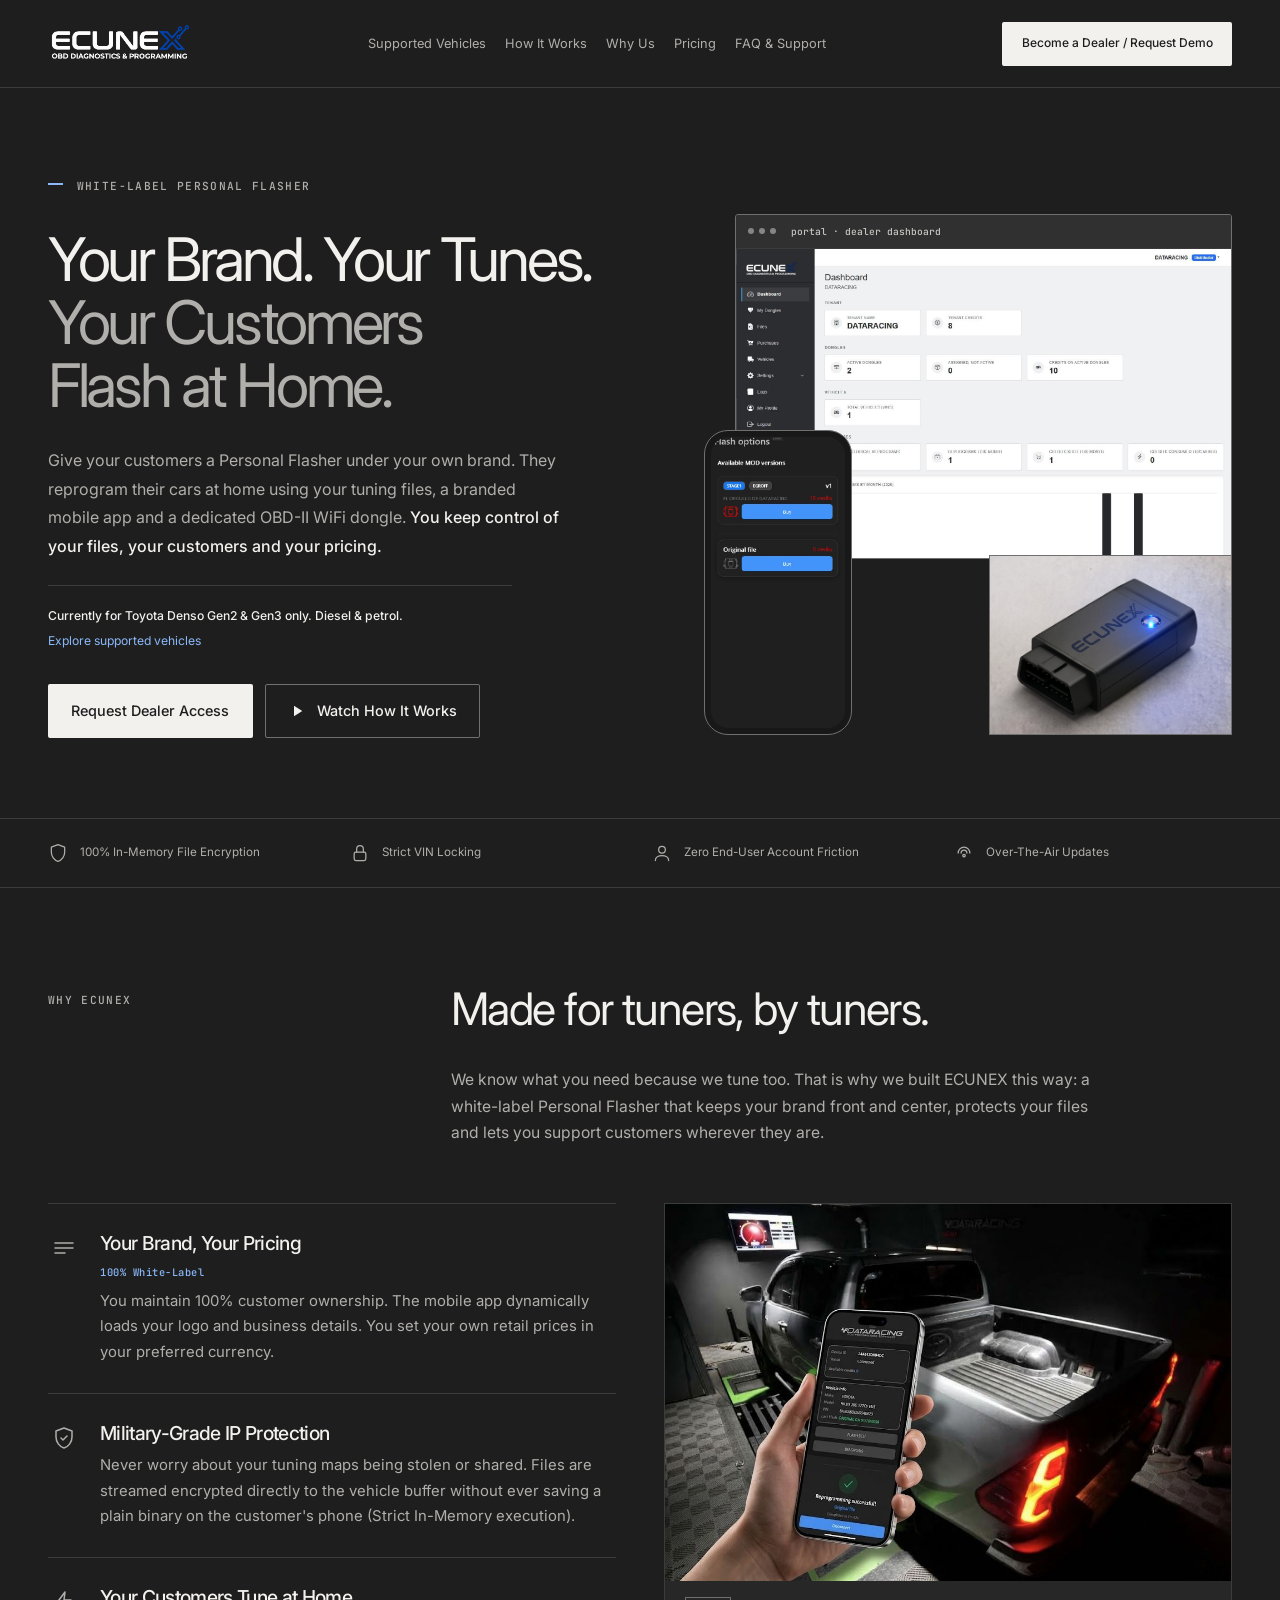
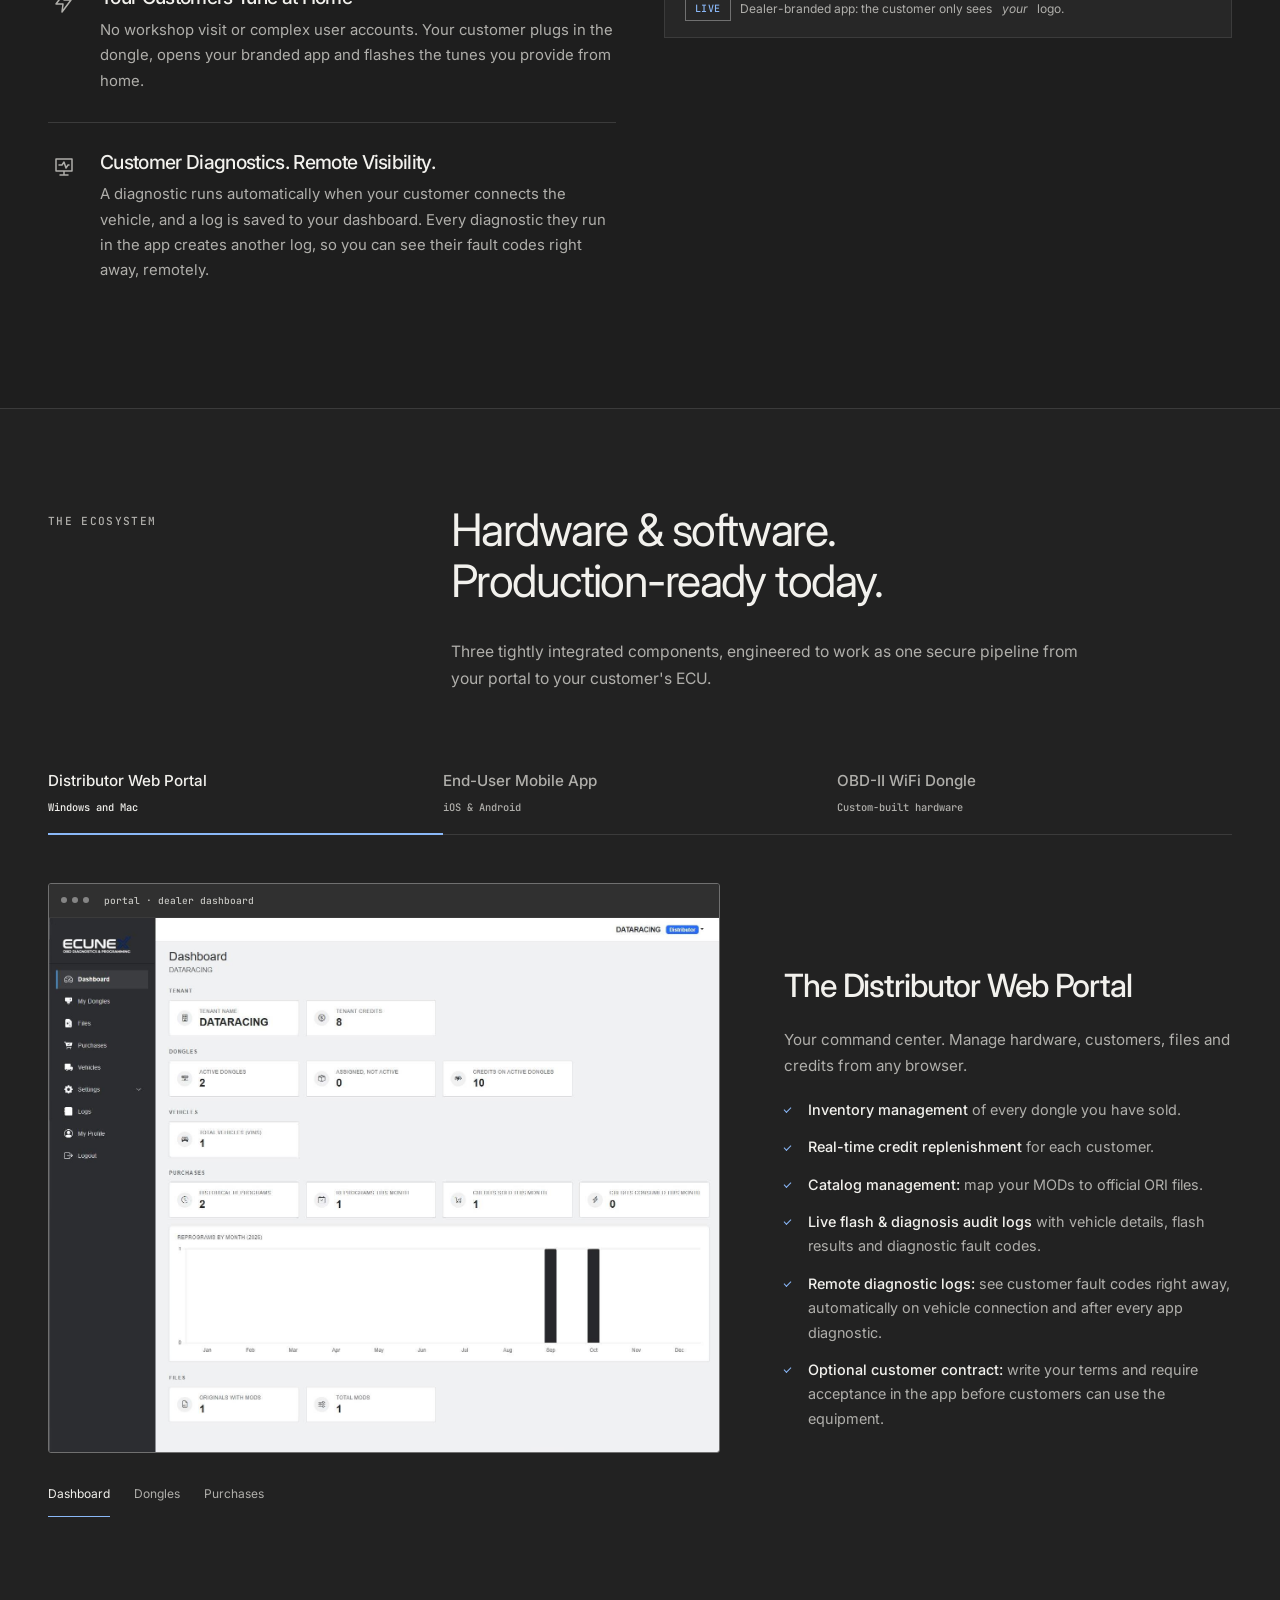
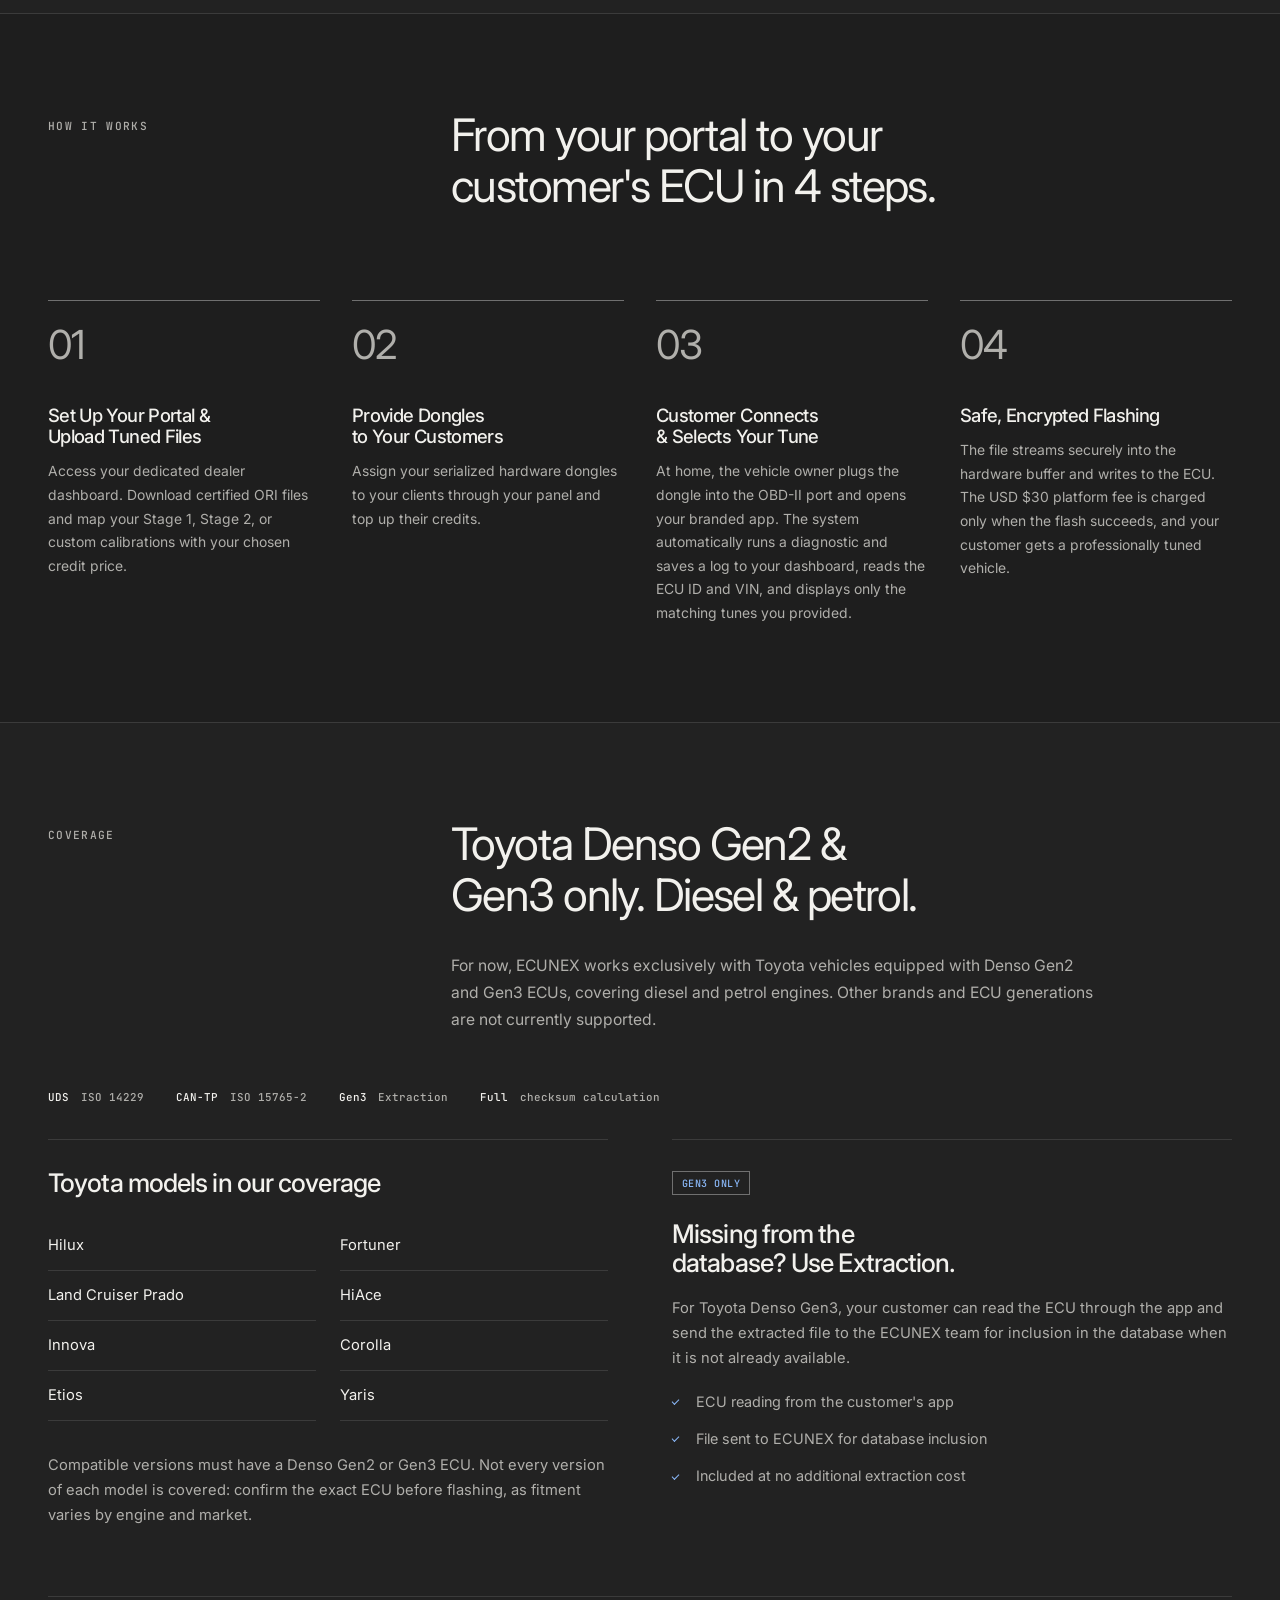
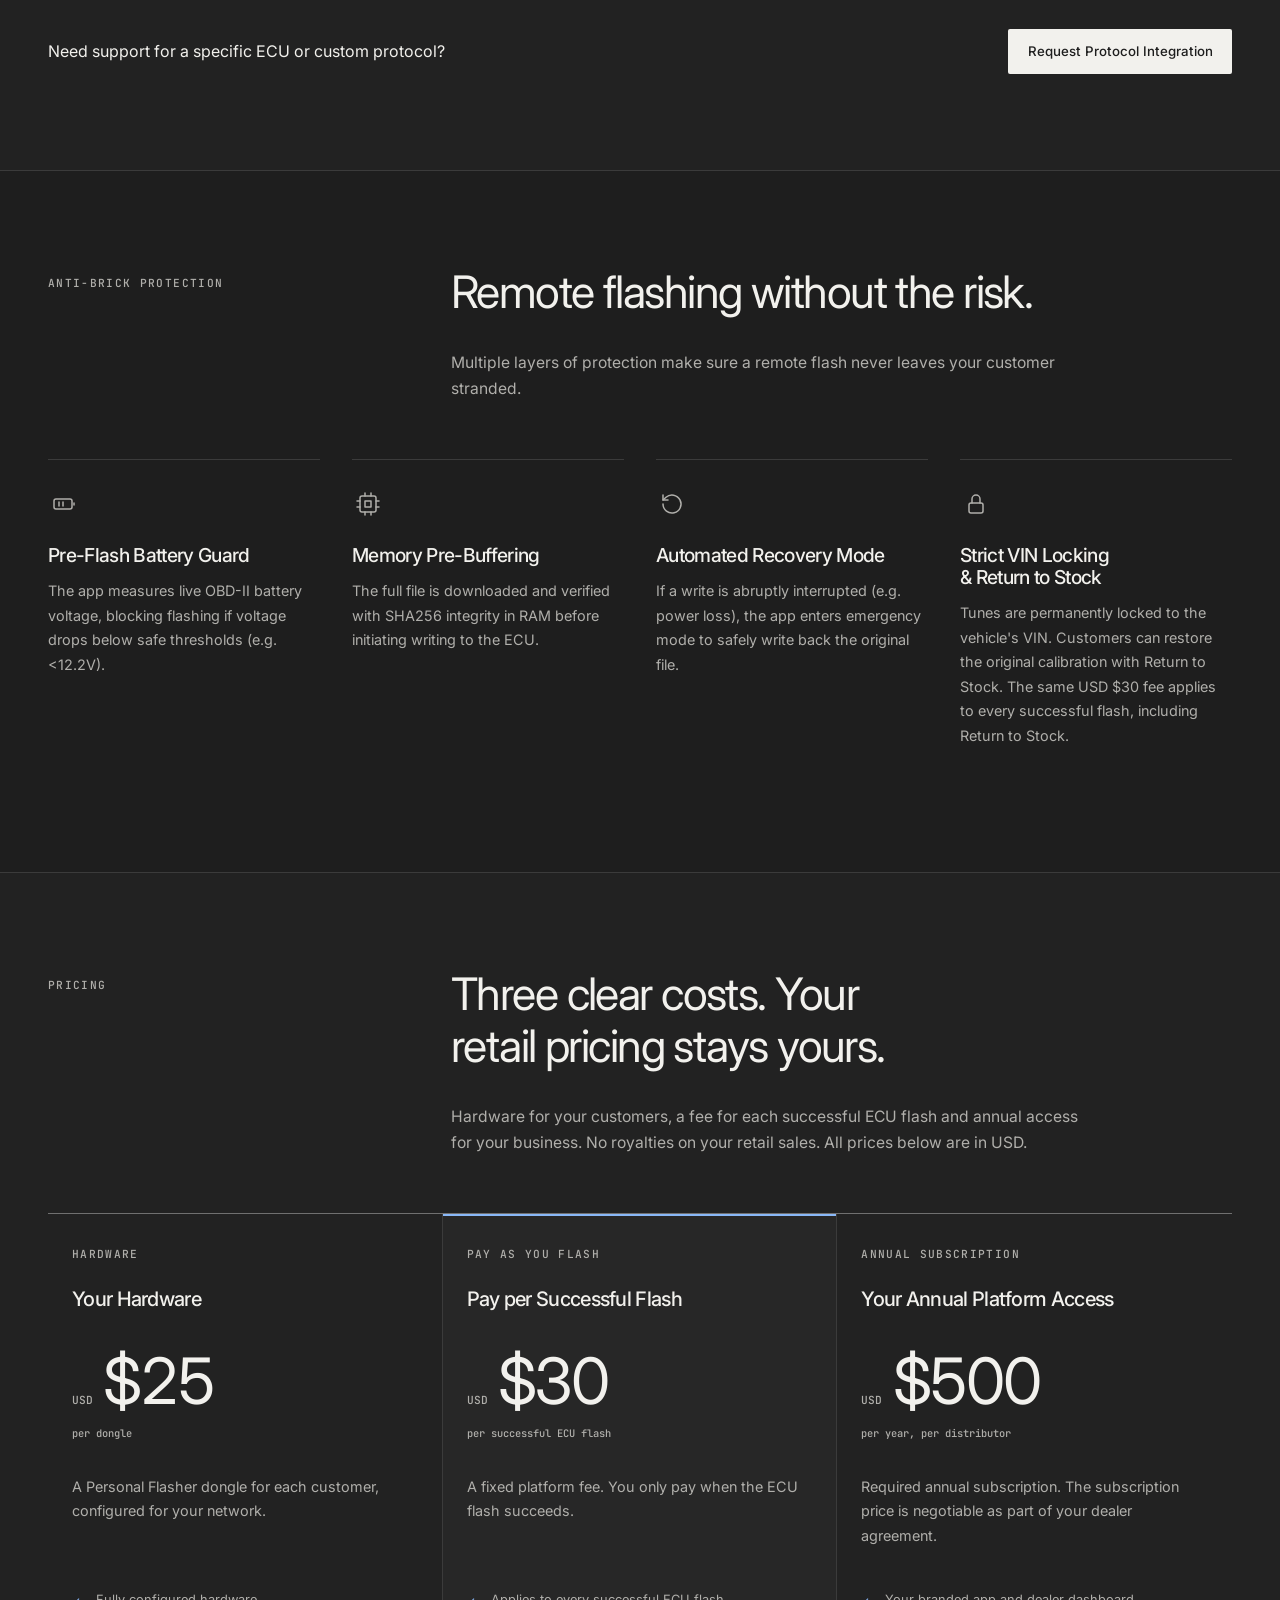
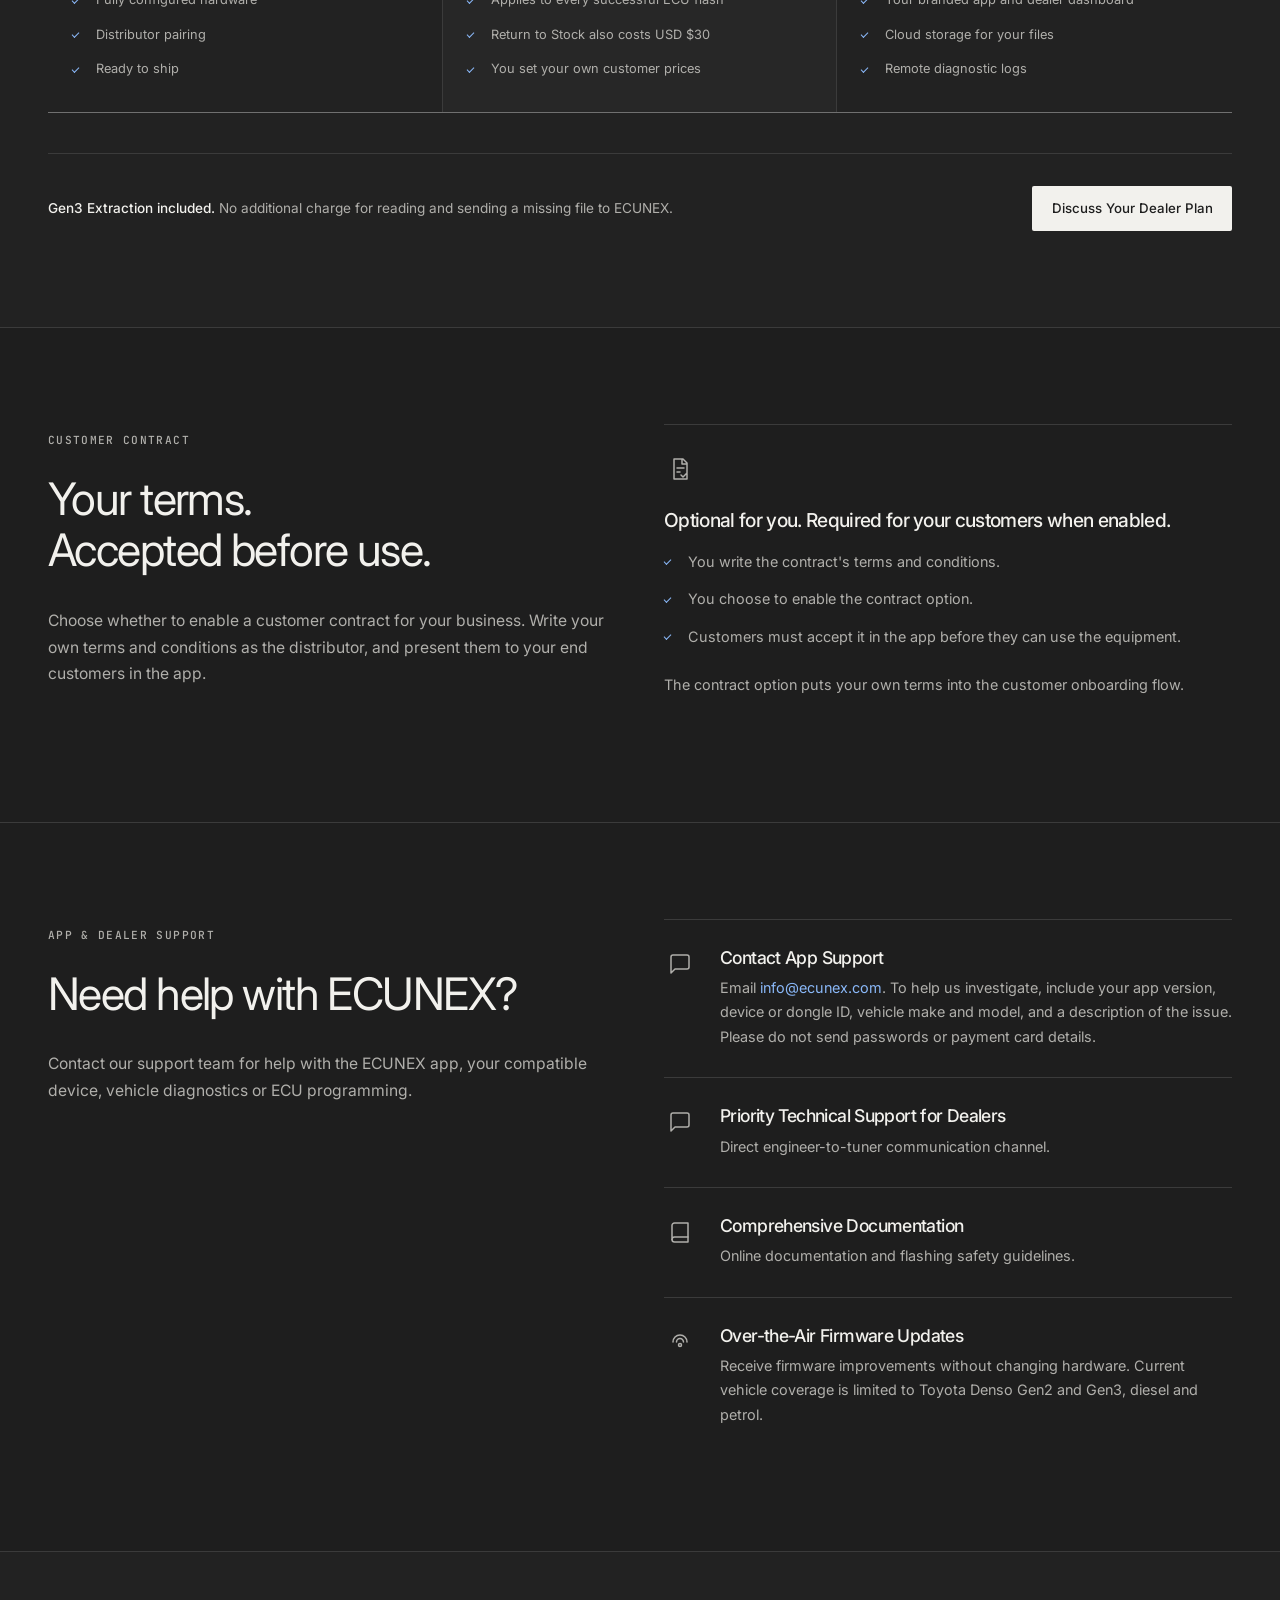
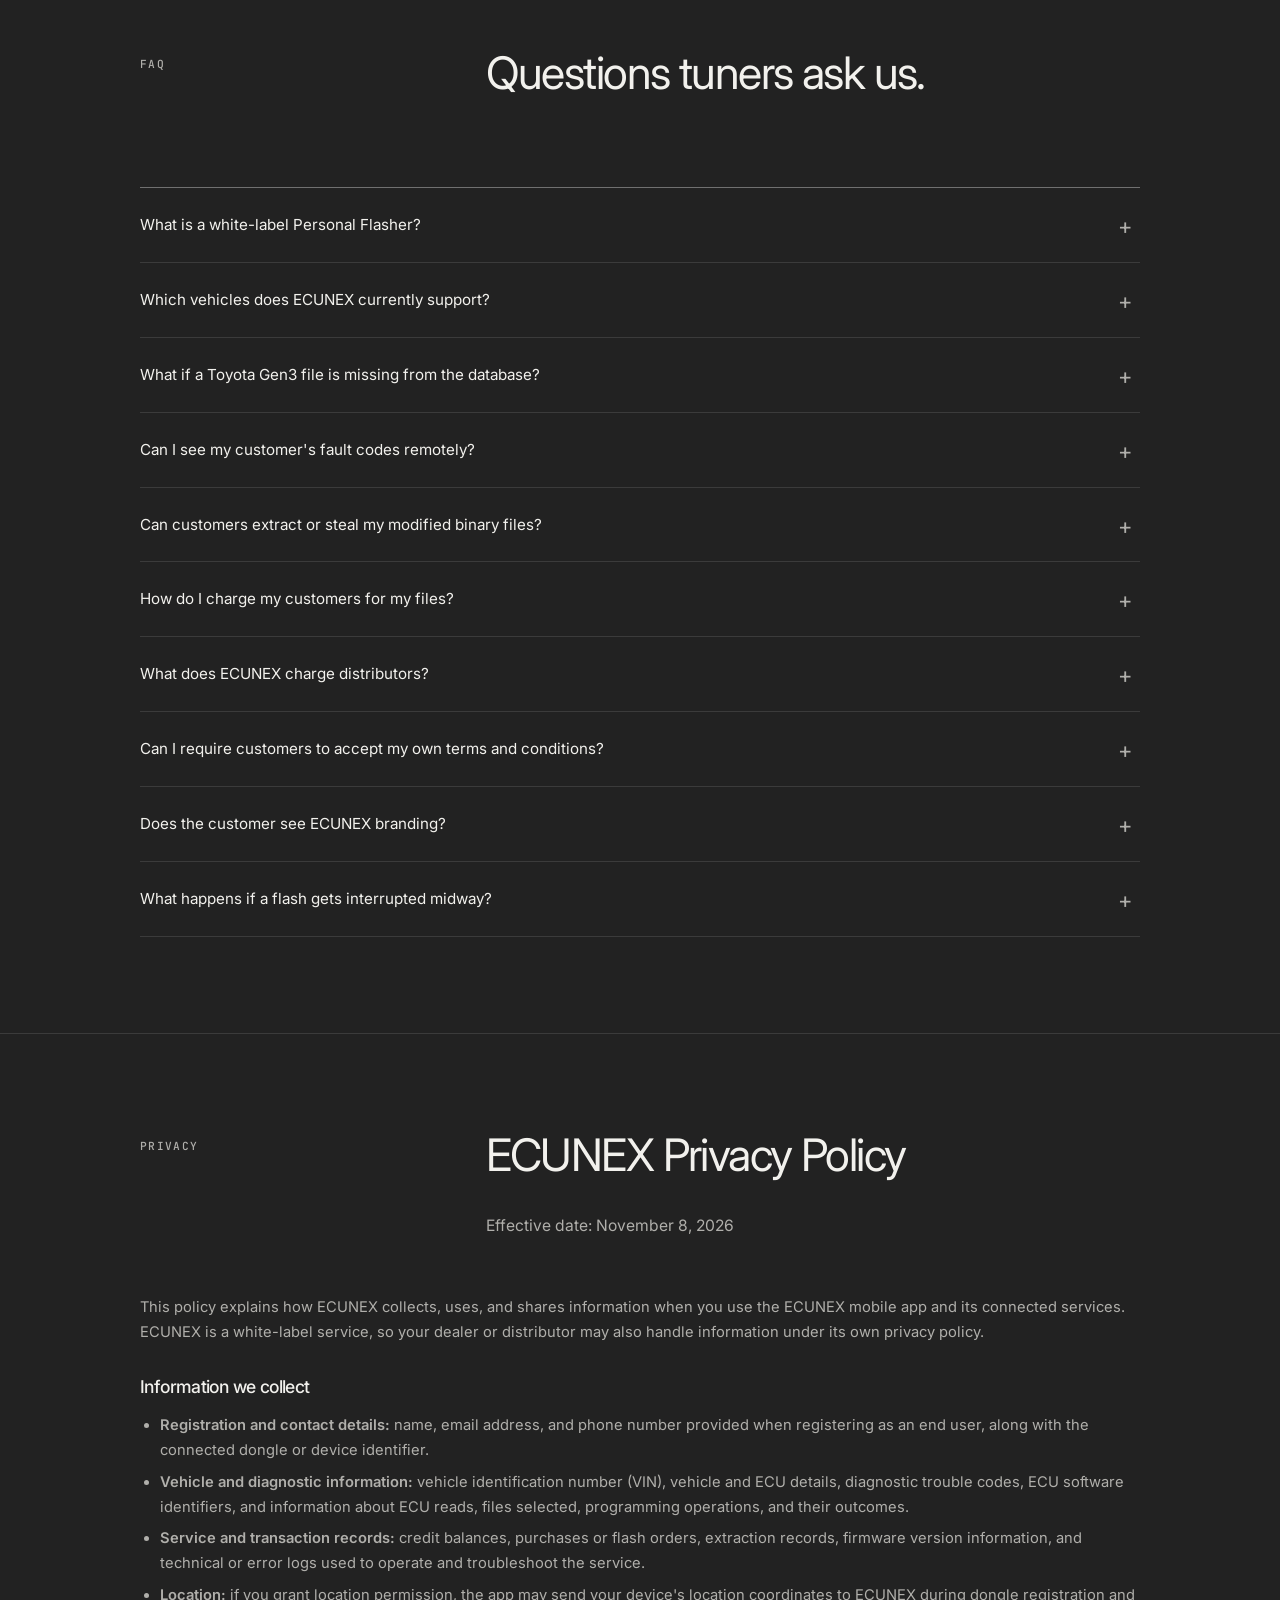
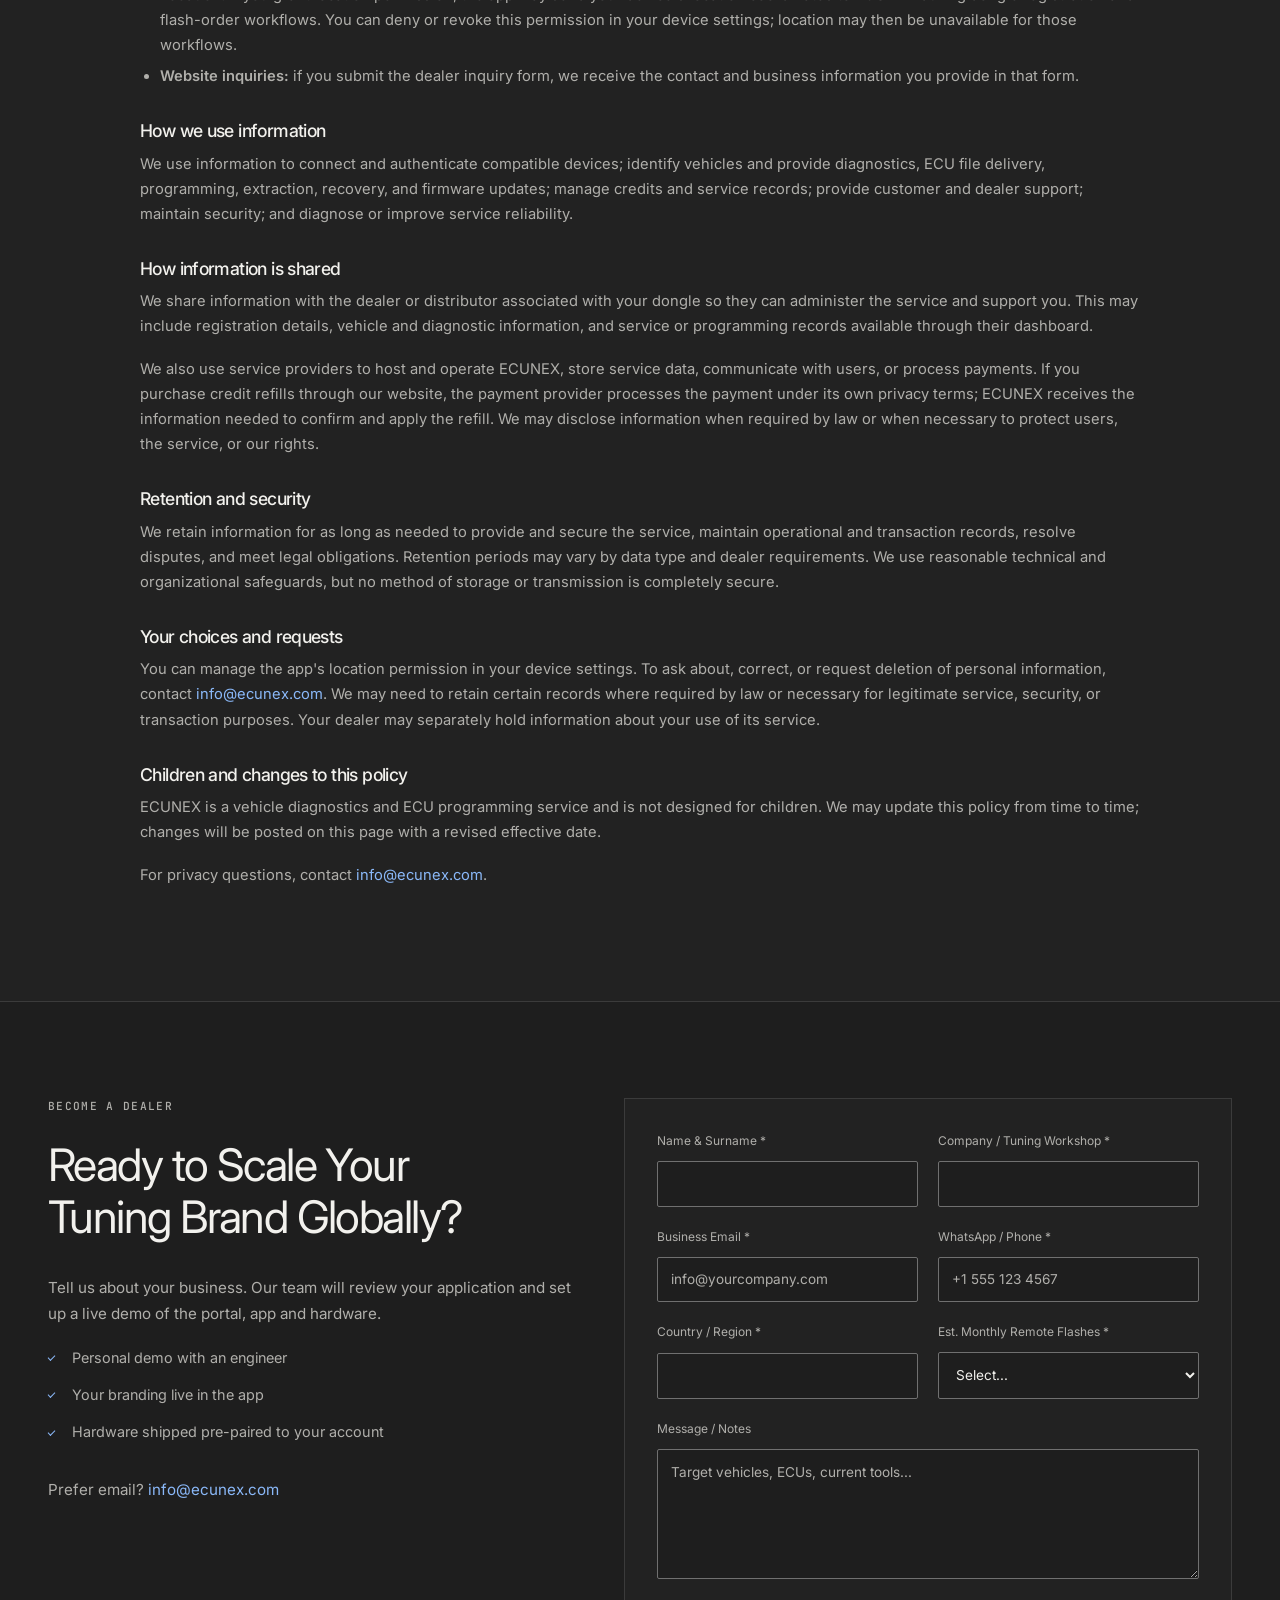
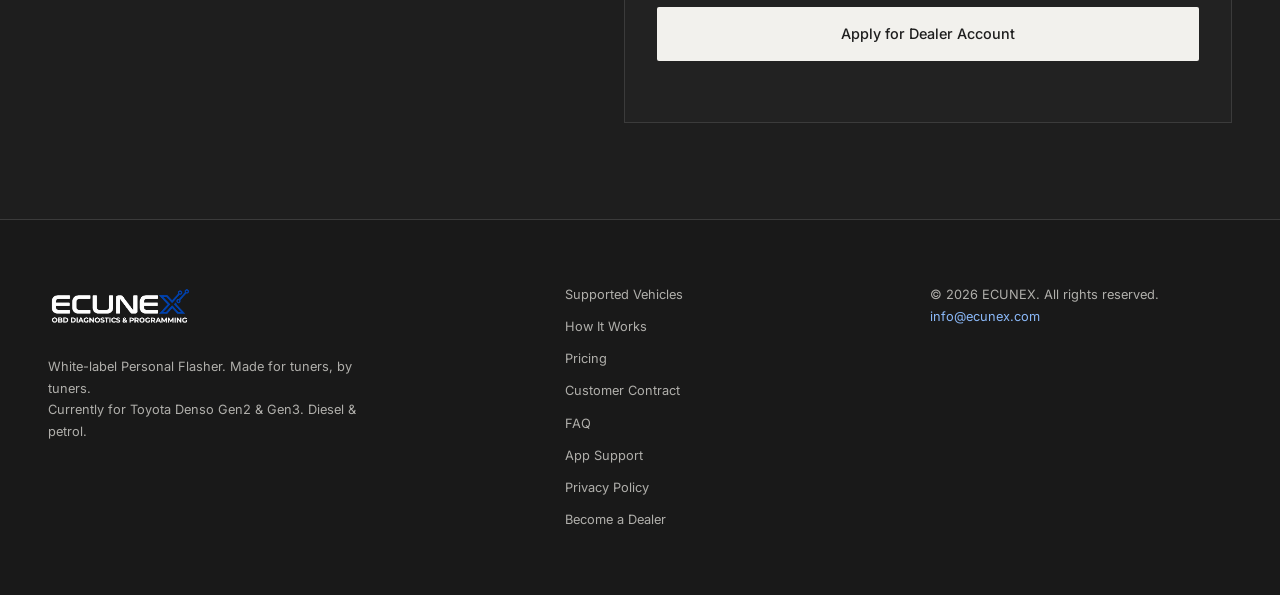
==== commit 2167f886: "Add privacy policy and update app support section Co-authored-by: Copilot <223556219+Copilot@users.n" ====
--- a/index.html
+++ b/index.html
@@ -36,14 +36,13 @@
         <a href="#pricing">Pricing</a>
         <a href="#faq">FAQ &amp; Support</a>
         <div class="nav-ctas-mobile">
-          <a class="btn btn-ghost" href="#">Dealer Portal Login</a>
+          <a class="btn btn-ghost" href="https://admin.ecunex.com">Dealer Portal Login</a>
           <a class="btn btn-primary" href="#contact">Become a Dealer</a>
         </div>
       </nav>
 
       <div class="header-ctas">
-        <!-- TODO: set the Dealer Portal URL -->
-        <a class="btn btn-ghost" href="#">Dealer Portal Login</a>
+        <a class="btn btn-ghost" href="https://admin.ecunex.com">Dealer Portal Login</a>
         <a class="btn btn-primary" href="#contact">Become a Dealer / Request Demo</a>
       </div>
 
@@ -436,14 +435,18 @@
     <section class="section" id="support">
       <div class="container support">
         <header class="section-head left reveal">
-          <span class="kicker">Dealer Support</span>
-          <h2>We Back Your Operations with Dedicated Engineering Support.</h2>
-          <p>You are not buying a box. You are joining a network backed by the engineers who built it.</p>
+          <span class="kicker">App &amp; Dealer Support</span>
+          <h2>Need help with ECUNEX?</h2>
+          <p>Contact our support team for help with the ECUNEX app, your compatible device, vehicle diagnostics or ECU programming.</p>
         </header>
         <div class="support-list">
           <article class="card support-item reveal">
             <div class="icon"><svg viewBox="0 0 24 24" aria-hidden="true"><path d="M21 15a2 2 0 0 1-2 2H7l-4 4V5a2 2 0 0 1 2-2h14a2 2 0 0 1 2 2z"/></svg></div>
-            <div><h3>Priority Technical Support</h3><p>Direct engineer-to-tuner communication channel.</p></div>
+            <div><h3>Contact App Support</h3><p>Email <a href="mailto:info@ecunex.com">info@ecunex.com</a>. To help us investigate, include your app version, device or dongle ID, vehicle make and model, and a description of the issue. Please do not send passwords or payment card details.</p></div>
+          </article>
+          <article class="card support-item reveal">
+            <div class="icon"><svg viewBox="0 0 24 24" aria-hidden="true"><path d="M21 15a2 2 0 0 1-2 2H7l-4 4V5a2 2 0 0 1 2-2h14a2 2 0 0 1 2 2z"/></svg></div>
+            <div><h3>Priority Technical Support for Dealers</h3><p>Direct engineer-to-tuner communication channel.</p></div>
           </article>
           <article class="card support-item reveal">
             <div class="icon"><svg viewBox="0 0 24 24" aria-hidden="true"><path d="M4 19.5A2.5 2.5 0 0 1 6.5 17H20V3H6.5A2.5 2.5 0 0 0 4 5.5z"/><path d="M4 19.5A2.5 2.5 0 0 0 6.5 22H20v-5"/></svg></div>
@@ -509,7 +512,48 @@
       </div>
     </section>
 
-    <!-- ============ 10. CONTACT ============ -->
+    <!-- ============ 10. PRIVACY POLICY ============ -->
+    <section class="section section-alt" id="privacy">
+      <div class="container narrow">
+        <header class="section-head reveal">
+          <span class="kicker">Privacy</span>
+          <h2>ECUNEX Privacy Policy</h2>
+          <p>Effective date: November 8, 2026</p>
+        </header>
+        <div class="privacy-content">
+          <p>This policy explains how ECUNEX collects, uses, and shares information when you use the ECUNEX mobile app and its connected services. ECUNEX is a white-label service, so your dealer or distributor may also handle information under its own privacy policy.</p>
+
+          <h3>Information we collect</h3>
+          <ul>
+            <li><strong>Registration and contact details:</strong> name, email address, and phone number provided when registering as an end user, along with the connected dongle or device identifier.</li>
+            <li><strong>Vehicle and diagnostic information:</strong> vehicle identification number (VIN), vehicle and ECU details, diagnostic trouble codes, ECU software identifiers, and information about ECU reads, files selected, programming operations, and their outcomes.</li>
+            <li><strong>Service and transaction records:</strong> credit balances, purchases or flash orders, extraction records, firmware version information, and technical or error logs used to operate and troubleshoot the service.</li>
+            <li><strong>Location:</strong> if you grant location permission, the app may send your device's location coordinates to ECUNEX during dongle registration and flash-order workflows. You can deny or revoke this permission in your device settings; location may then be unavailable for those workflows.</li>
+            <li><strong>Website inquiries:</strong> if you submit the dealer inquiry form, we receive the contact and business information you provide in that form.</li>
+          </ul>
+
+          <h3>How we use information</h3>
+          <p>We use information to connect and authenticate compatible devices; identify vehicles and provide diagnostics, ECU file delivery, programming, extraction, recovery, and firmware updates; manage credits and service records; provide customer and dealer support; maintain security; and diagnose or improve service reliability.</p>
+
+          <h3>How information is shared</h3>
+          <p>We share information with the dealer or distributor associated with your dongle so they can administer the service and support you. This may include registration details, vehicle and diagnostic information, and service or programming records available through their dashboard.</p>
+          <p>We also use service providers to host and operate ECUNEX, store service data, communicate with users, or process payments. If you purchase credit refills through our website, the payment provider processes the payment under its own privacy terms; ECUNEX receives the information needed to confirm and apply the refill. We may disclose information when required by law or when necessary to protect users, the service, or our rights.</p>
+
+          <h3>Retention and security</h3>
+          <p>We retain information for as long as needed to provide and secure the service, maintain operational and transaction records, resolve disputes, and meet legal obligations. Retention periods may vary by data type and dealer requirements. We use reasonable technical and organizational safeguards, but no method of storage or transmission is completely secure.</p>
+
+          <h3>Your choices and requests</h3>
+          <p>You can manage the app's location permission in your device settings. To ask about, correct, or request deletion of personal information, contact <a href="mailto:info@ecunex.com">info@ecunex.com</a>. We may need to retain certain records where required by law or necessary for legitimate service, security, or transaction purposes. Your dealer may separately hold information about your use of its service.</p>
+
+          <h3>Children and changes to this policy</h3>
+          <p>ECUNEX is a vehicle diagnostics and ECU programming service and is not designed for children. We may update this policy from time to time; changes will be posted on this page with a revised effective date.</p>
+
+          <p>For privacy questions, contact <a href="mailto:info@ecunex.com">info@ecunex.com</a>.</p>
+        </div>
+      </div>
+    </section>
+
+    <!-- ============ 11. CONTACT ============ -->
     <section class="section contact" id="contact">
       <div class="container contact-grid">
         <div class="contact-copy reveal">
@@ -524,8 +568,8 @@
           <p class="muted">Prefer email? <a href="mailto:info@ecunex.com">info@ecunex.com</a></p>
         </div>
 
-        <!-- Posts JSON to the .NET API, which relays it via Zoho SMTP to info@ecunex.com -->
-        <form id="dealer-form" class="card form reveal" action="/api/dealer-applications" method="post" novalidate>
+        <!-- Posts JSON to the .NET API, which relays it via configured SMTP to info@ecunex.com -->
+        <form id="dealer-form" class="card form reveal" action="https://api.ecunex.com/api/dealer-applications" method="post" novalidate>
           <div class="field-row">
             <label class="field"><span>Name &amp; Surname *</span>
               <input name="fullName" type="text" required maxlength="100" autocomplete="name"></label>
@@ -536,7 +580,7 @@
             <label class="field"><span>Business Email *</span>
               <input name="email" type="email" required maxlength="150" placeholder="info@yourcompany.com" autocomplete="email"></label>
             <label class="field"><span>WhatsApp / Phone *</span>
-              <input name="phone" type="tel" required maxlength="30" placeholder="+1 555 123 4567" pattern="^\+?[0-9\s\-()]{7,30}$" autocomplete="tel"></label>
+              <input name="phone" type="tel" required maxlength="30" placeholder="+1 555 123 4567" pattern="(?=(?:[^0-9]*[0-9]){7})\+?[0-9 \(\)\-]{7,30}" autocomplete="tel"></label>
           </div>
           <div class="field-row">
             <label class="field"><span>Country / Region *</span>
@@ -551,7 +595,7 @@
           </div>
           <label class="field"><span>Message / Notes</span>
             <textarea name="message" rows="4" maxlength="2000" placeholder="Target vehicles, ECUs, current tools..."></textarea></label>
-          <label class="hp" aria-hidden="true">Website <input name="website" type="text" tabindex="-1" autocomplete="off"></label>
+          <label class="hp" aria-hidden="true">Website <input name="website" type="text" maxlength="100" tabindex="-1" autocomplete="off"></label>
           <button class="btn btn-primary btn-lg btn-block" type="submit">Apply for Dealer Account</button>
           <p id="form-status" class="form-status" role="status" aria-live="polite"></p>
         </form>
@@ -572,6 +616,8 @@
         <a href="#pricing">Pricing</a>
         <a href="#contract">Customer Contract</a>
         <a href="#faq">FAQ</a>
+        <a href="#support">App Support</a>
+        <a href="#privacy">Privacy Policy</a>
         <a href="#contact">Become a Dealer</a>
       </nav>
       <p class="muted">&copy; <span id="year">2026</span> ECUNEX. All rights reserved.<br><a href="mailto:info@ecunex.com">info@ecunex.com</a></p>
--- a/css/styles.css
+++ b/css/styles.css
@@ -234,6 +234,10 @@
 .faq summary::after { content: "+"; position: absolute; right: .5rem; top: 50%; transform: translateY(-50%); font: 400 1.4rem var(--font); color: var(--muted); }
 .faq details[open] summary::after { content: "-"; color: var(--accent); }
 .faq details p { padding: 0 3rem 1.75rem 0; margin: 0; color: var(--muted); font-size: .9rem; max-width: 80ch; }
+.privacy-content h3 { margin: 2rem 0 .65rem; font-size: 1.1rem; }
+.privacy-content p, .privacy-content li { color: var(--muted); font-size: .92rem; }
+.privacy-content ul { padding-left: 1.25rem; }
+.privacy-content li { margin: .4rem 0; }
 
 /* Inquiry form */
 .contact { background: var(--bg); }
